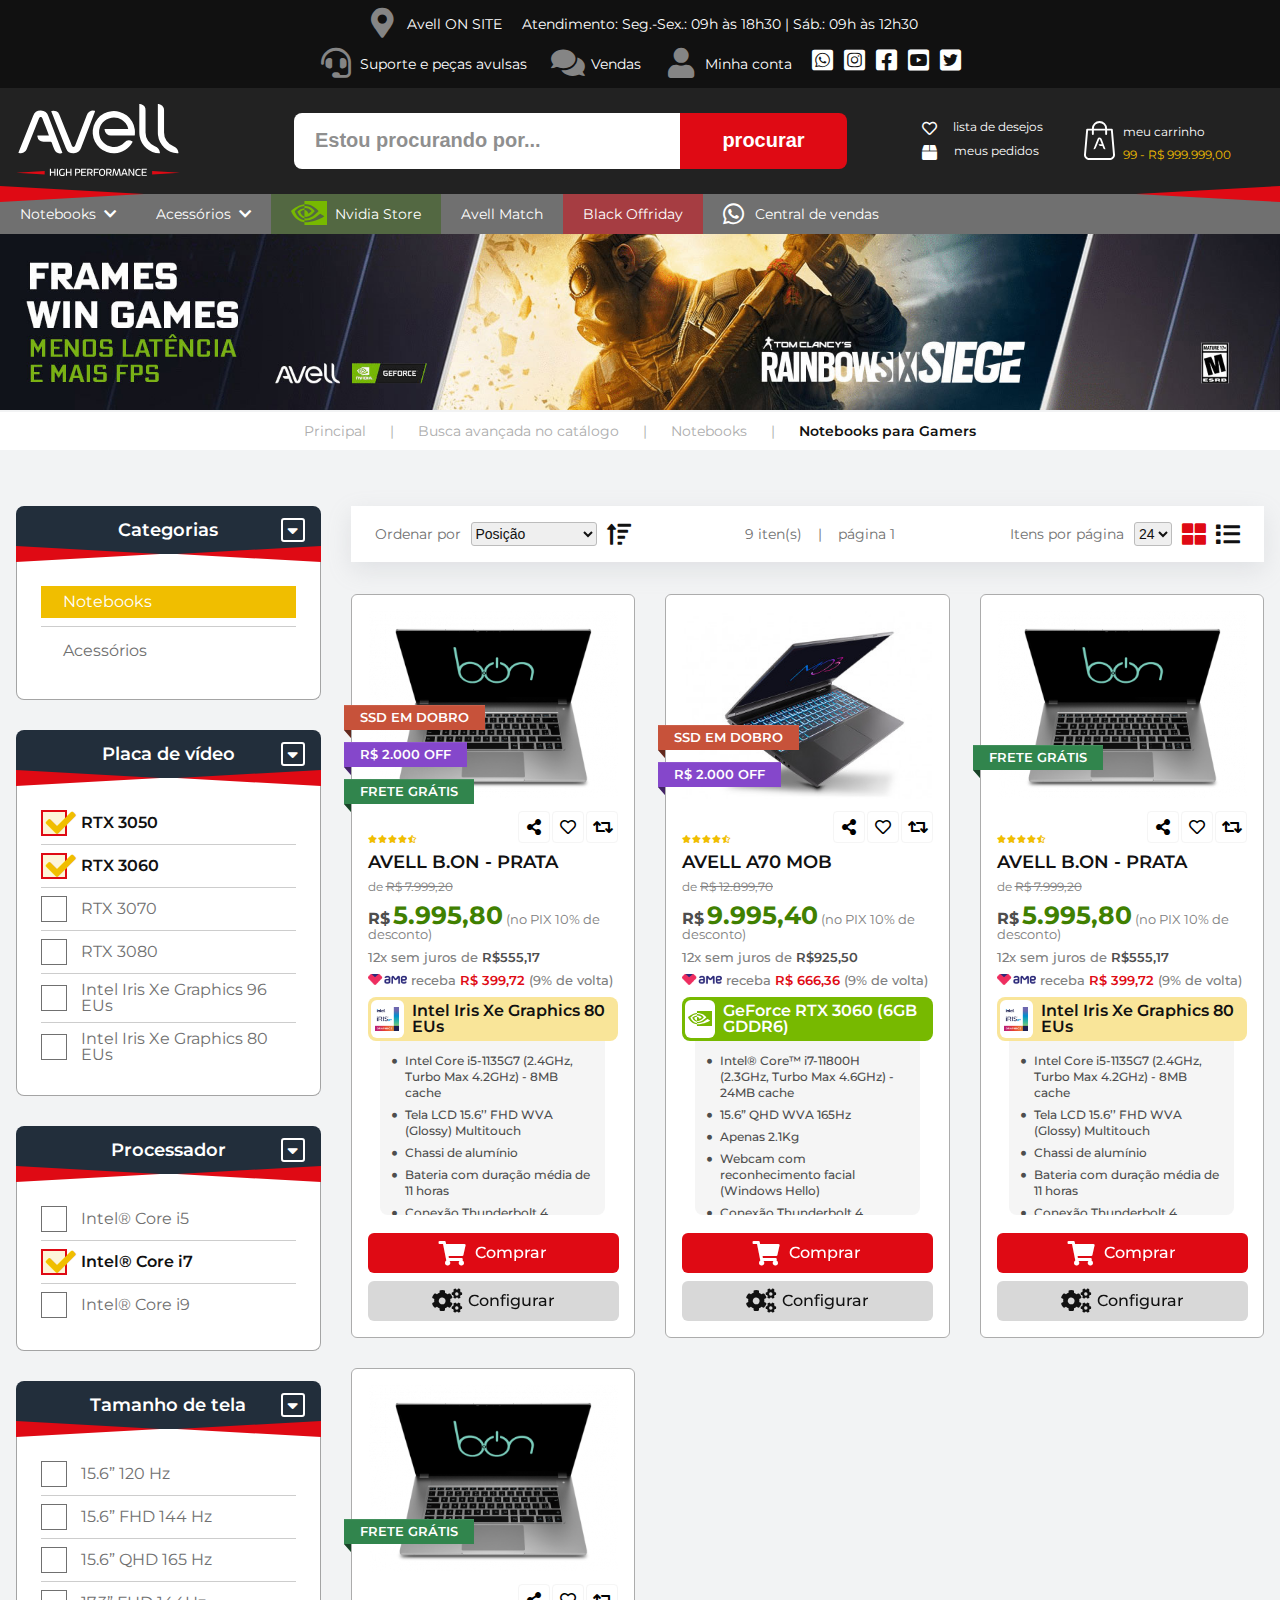
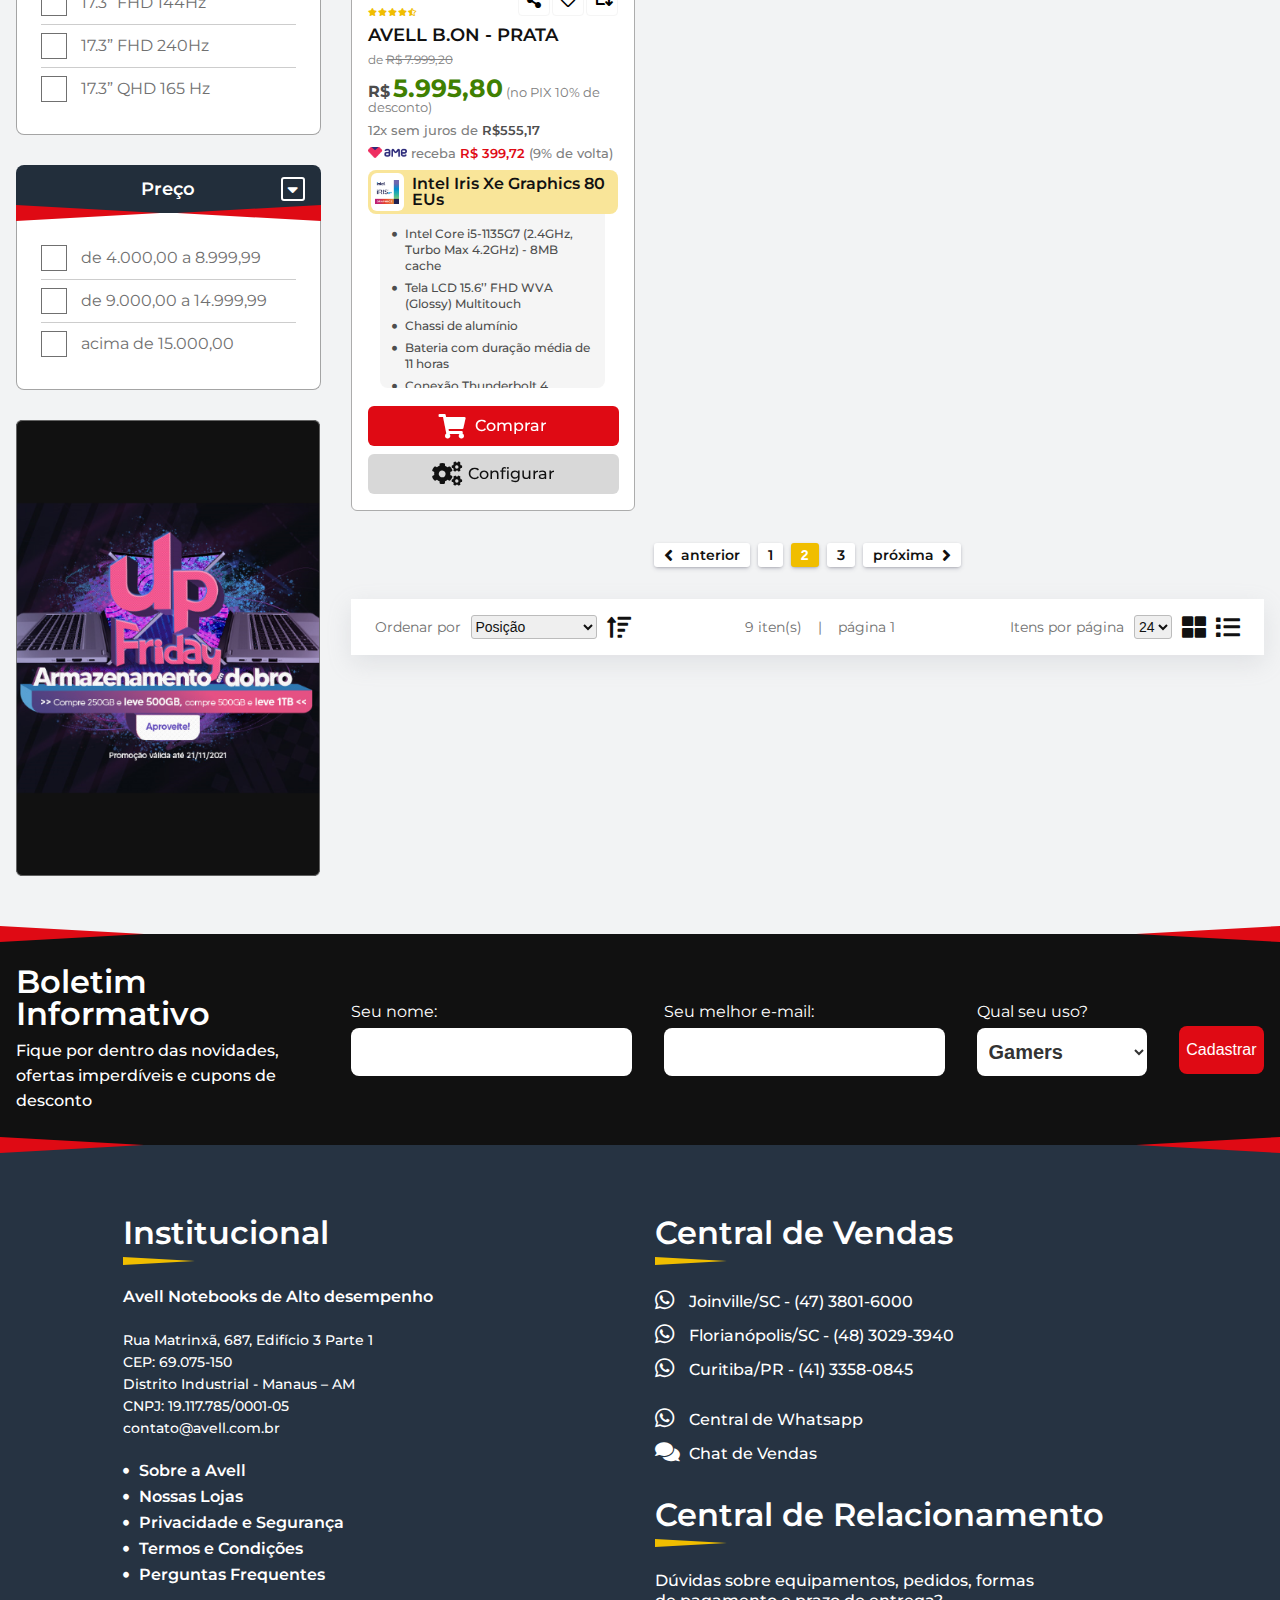
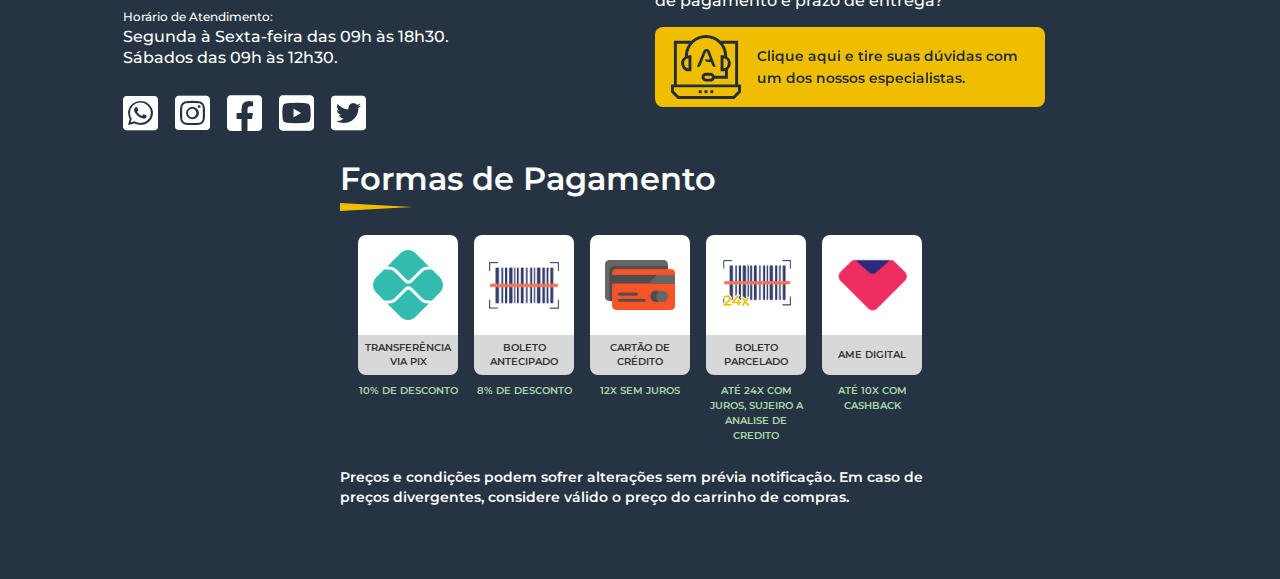
==== loja.html @ 6ac41175 "página inicial e de lista de produtos" ====
<!DOCTYPE html>
<html lang="pt-br">
<head>
    <meta charset="UTF-8">
    <meta http-equiv="X-UA-Compatible" content="IE=edge">
    <meta name="viewport" content="width=device-width, initial-scale=1.0">
    <meta name="description"
          content="Notebooks de alto desempenho para softwares profissionais e games. Notebook com placa de vídeo dedicada NVIDIA e Processadores de última geração. Notebook profissional para creators, criadores de conteúdo, notebook para edição de foto e vídeo, arquitetos, designers, engenheiros, PC para softwares exigentes."/>
    <meta name="keywords"
          content="notebook para jogos, notebooks para jogos, notebook para games, avell, notebook avell, avell notebook, avell games, notebook para gamer, notebook gamer, notebook para jogos pesados, avell é bom, marca avell, avell titanium, avell fullrange, notebook para uso profissional, notebook para engenharia, notebook fotografia, notebook para edição, notebook para arquitetura, melhor notebook gamer, melhor notebook para trabalho, pc gamer, notebook para desenvolvedores, notebook de alto desempenho, high performance, CAD, notebook para projetos, notebook para edição de foto e vídeo, notebooks para renderização, league of legends, dark souls, cs go, counter strike, grand theft auto, diablo, world of warcraft, battlefield, warface, smite, crossfire, left 4 dead, tem fortress, the sims, starcraft, simcity, amnesia, tom clancys, the division, far cry, assassins creed, games, acessórios, notebooks potentes, &quot;melhor notebook&quot;, notebook vídeo, videomaker, notebook creators, notebook profissional"/>
    <title>Produtos | Avell</title>

    <link rel="icon" href="/favicon.ico" type="image/x-icon"/>
    <link rel="shortcut icon" href="/favicon.ico" type="image/x-icon"/>

    <link type="text/css" rel="stylesheet" href="/assets/lib/fontawesome-5.15.4/css/all.min.css">
    <link type="text/css" rel="stylesheet" href="/assets/lib/hover-css/hover-min.css">
    <link type="text/css" rel="stylesheet" href="/assets/css/main.min.css">
    <!-- Global site tag (gtag.js) - Google Analytics -->
    <script async src="https://www.googletagmanager.com/gtag/js?id=UA-64061403-12"></script>
    <script>
        window.dataLayer = window.dataLayer || [];
        function gtag(){dataLayer.push(arguments);}
        gtag('js', new Date());

        gtag('config', 'UA-64061403-12');
    </script>

</head>
<body>
<!--TOPO-->
<header id="topo-geral">
    <nav>
        <div class="topo-primario" id="topo-primario">
            <div class="container">
                <div class="topo-primario-linha">
                    <div class="topo-primario-linha-col-1">
                        <a href="#" class="item-link avell-on-site">
                            <i class="fas fa-map-marker-alt"></i>
                            <span>Avell ON SITE</span>
                        </a>
                        <div class="item-texto horario-atendimento">
                            <span>Atendimento:  Seg.-Sex.: 09h às 18h30 | Sáb.: 09h às 12h30</span>
                        </div>
                    </div>
                    <div class="topo-primario-linha-col-2">
                        <a href="#" class="item-link avell-on-site">
                            <i class="fas fa-map-marker-alt"></i>
                            <span>Avell ON SITE</span>
                        </a>
                        <a href="#" class="item-link">
                            <i class="fas fa-headset"></i>
                            <span>Suporte e peças avulsas</span>
                        </a>
                        <a href="javascript:" class="item-link"
                           data-evento="modal" data-modal="modal-canais-atendimento">
                            <i class="fas fa-comments"></i>
                            <span>Vendas</span>
                        </a>
                        <a href="#" class="item-link">
                            <i class="fas fa-user"></i>
                            <span>Minha conta</span>
                        </a>
                        <div class="item-redes">
                            <a href="#" title="Atendimento por Whatsapp">
                                <i class="fab fa-whatsapp-square"></i>
                            </a>
                            <a href="#" title="Siga-nos no Instagram">
                                <i class="fab fa-instagram-square"></i>
                            </a>
                            <a href="#" title="Siga-nos no Facebook">
                                <i class="fab fa-facebook-square"></i>
                            </a>
                            <a href="#" title="Siga-nos no YouTube">
                                <i class="fab fa-youtube-square"></i>
                            </a>
                            <a href="#" title="Siga-nos no Twitter">
                                <i class="fab fa-twitter-square"></i>
                            </a>
                        </div>
                    </div>
                </div>
            </div>
        </div>
        <div id="topo-secundario" class="topo-secundario">
            <div class="container">
                <div class="topo-secundario-linha">
                    <div class="topo-secundario-logo">
                        <a href="/">
                            <img src="/assets/img/logo.svg" alt="Avell - High Performance">
                        </a>
                    </div>
                    <div class="topo-secundario-busca">
                        <form>
                            <div class="topo-secundario-busca-form">
                                <input type="text" placeholder="Estou procurando por...">
                                <button type="button"><span>procurar</span>
                                    <i class="fas fa-search"></i>
                                </button>
                            </div>
                        </form>
                    </div>
                    <div class="topo-secundario-links">
                        <div class="topo-secundario-links-lista">
                            <button type="button" class="botao-busca" title="Abrir busca">
                                <i class="fas fa-search"></i>
                            </button>
                            <a href="#" class="lista-desejos" title="Lista de desejos">
                                <i class="far fa-heart"></i> <span>lista de desejos</span>
                            </a>
                            <a href="#" title="Meus pedidos">
                                <i class="fas fa-box"></i> <span>meus pedidos</span>
                            </a>
                        </div>
                        <div class="topo-secundario-links-carrinho">
                            <a href="#" class="carrinho" title="Ver carrinho de compras">
                                <div class="icone">
                                    <img src="/assets/img/icone-sacola.svg" alt="Meu carrinho">
                                </div>
                                <div class="texto">
                                    <div>meu carrinho</div>
                                    <div class="und-total">99<span> - R$ 999.999,00</span></div>
                                </div>
                            </a>
                        </div>
                        <div class="topo-secundario-links-menu">
                            <button type="button"
                                    onclick="this.classList.toggle('aberto');document.getElementById('topo-menu').classList.toggle('aberto')">
                                <span></span>
                                <span></span>
                                <span></span>
                            </button>
                        </div>
                    </div>
                </div>
            </div>
        </div>
        <div id="topo-menu" class="topo-menu">
            <div class="container">
                <ul class="topo-menu-lista">
                    <li class="lista-menu dropdown">
                        <a href="javascript:" title="Notebooks" class="item-link">
                            <span>Notebooks</span>
                            <i class="fas fa-chevron-down"></i>
                        </a>
                        <div class="dropdown-sub notebooks">
                            <ul>
                                <li>
                                    <a href="/loja.html" class="capa-menu-notebook" data-img="/assets/img/capa-menu/gamers.jpg"
                                       title="Notebooks para Gamers">
                                        <i class="fas fa-circle"></i><span>para <strong>Gamers</strong></span>
                                    </a>
                                </li>
                                <li>
                                    <a href="/loja.html" class="capa-menu-notebook"
                                       data-img="/assets/img/capa-menu/odontologia.jpg"
                                       title="Notebooks para Odontologia">
                                        <i class="fas fa-circle"></i>
                                        <span>para <strong>Odontologia</strong></span>
                                    </a>
                                </li>
                                <li>
                                    <a href="/loja.html" class="capa-menu-notebook"
                                       data-img="/assets/img/capa-menu/arquitetura.jpg"
                                       title="Notebooks para Arquitetura">
                                        <i class="fas fa-circle"></i>
                                        <span>para <strong>Arquitetura</strong></span>
                                    </a>
                                </li>
                                <li>
                                    <a href="/loja.html" class="capa-menu-notebook" data-img="/assets/img/capa-menu/design.jpg"
                                       title="Notebooks para Design">
                                        <i class="fas fa-circle"></i>
                                        <span>para <strong>Design</strong></span>
                                    </a>
                                </li>
                                <li>
                                    <a href="/loja.html" class="capa-menu-notebook"
                                       data-img="/assets/img/capa-menu/desenvolvedores.jpg"
                                       title="Notebooks para Desenvolvedores">
                                        <i class="fas fa-circle"></i>
                                        <span>para <strong>Desenvolvedores</strong></span>
                                    </a>
                                </li>
                                <li>
                                    <a href="/loja.html" class="capa-menu-notebook"
                                       data-img="/assets/img/capa-menu/fotografia.jpg"
                                       title="Notebooks para Fotografia">
                                        <i class="fas fa-circle"></i>
                                        <span>para <strong>Fotografia</strong></span>
                                    </a>
                                </li>
                                <li>
                                    <a href="/loja.html" class="capa-menu-notebook"
                                       data-img="/assets/img/capa-menu/engenharia.jpg"
                                       title="Notebooks para Engenharia">
                                        <i class="fas fa-circle"></i>
                                        <span>para <strong>Engenharia</strong></span>
                                    </a>
                                </li>
                                <li>
                                    <a href="/loja.html" class="capa-menu-notebook"
                                       data-img="/assets/img/capa-menu/video-maker.jpg"
                                       title="Notebooks para Videomaker">
                                        <i class="fas fa-circle"></i>
                                        <span>para <strong>Videomaker</strong></span>
                                    </a>
                                </li>
                                <li>
                                    <a href="/loja.html" class="capa-menu-notebook" data-img="/assets/img/capa-menu/youtube.jpg"
                                       title="Notebooks para Youtuber">
                                        <i class="fas fa-circle"></i>
                                        <span>para <strong>Youtuber</strong></span>
                                    </a>
                                </li>
                                <li>
                                    <a href="/loja.html" class="capa-menu-notebook"
                                       data-img="/assets/img/capa-menu/todos-modelos.jpg"
                                       title="Notebooks para Modelos">
                                        <i class="fas fa-circle"></i>
                                        <span>todos os <strong>MODELOS</strong></span>
                                    </a>
                                </li>
                            </ul>
                            <div class="notebooks-sub-capa">
                                <img id="notebooks-sub-capa-img" src="/assets/img/capa-menu/todos-modelos.jpg"
                                     onerror="this.src='/assets/img/capa-menu/todos-modelos.jpg'"
                                     alt="Avell">
                            </div>
                        </div>
                    </li>
                    <li class="lista-menu dropdown">
                        <a href="javascript:" title="Acessórios" class="item-link">
                            <span>Acessórios</span>
                            <i class="fas fa-chevron-down"></i>
                        </a>
                        <div class="dropdown-sub">
                            <ul>
                                <li>
                                    <a href="/loja.html" title="Mouse">
                                        <i class="fas fa-circle"></i>
                                        <span>Mouse</span>
                                    </a>
                                </li>
                                <li>
                                    <a href="/loja.html" title="Case">
                                        <i class="fas fa-circle"></i>
                                        <span>Case</span>
                                    </a>
                                </li>
                            </ul>
                        </div>
                    </li>
                    <li>
                        <a href="#" title="Nvidia Store" class="item-link nvidia-store">
                            <div class="icone">
                                <img src="/assets/img/logo-nvidia.svg" alt="Nvidia Store">
                            </div>
                            <span>Nvidia Store</span>
                        </a>
                    </li>
                    <li>
                        <a href="#" title="Avell Match" class="item-link">
                            <span>Avell Match</span>
                        </a>
                    </li>
                    <li>
                        <a href="#" title="Black Offriday" class="item-link black-offriday">
                            <span>Black Offriday</span>
                        </a>
                    </li>
                    <li>
                        <a href="#" title="Central de vendas" class="item-link">
                            <div class="icone"><i class="fab fa-whatsapp"></i></div>
                            <span>Central de vendas</span>
                        </a>
                    </li>
                </ul>
            </div>
        </div>
    </nav>
</header>
<span id="marcador-menu"></span>
<!--TOPO-->
<!--MODAL-->
<div id="modal-canais-atendimento" class="modal">
    <div class="modal-container">
        <img src="/assets/img/logo.svg" alt="Avell - High Performance" class="modal-logo">
        <div class="modal-conteudo-container">
            <button type="button" class="modal-fechar"
                    data-evento="modal" data-modal="modal-canais-atendimento">
                <i class="fas fa-times"></i>
            </button>
            <div class="modal-conteudo">
                <div class="canais-atendimento canal-modal">
                    <div class="canal-item">
                        <header><h3>Telefones de contato</h3></header>
                        <main>
                            <ul class="canal-atendimento-telefone">
                                <li>
                                    <a href="#" class="hvr-float-shadow" title="Joinville/SC: (47) 3801-6000">
                                        <i class="fab fa-whatsapp"></i>
                                        <span>Joinville/SC: <strong>(47) 3801-6000</strong></span>
                                    </a>
                                </li>
                                <li>
                                    <a href="#" class="hvr-float-shadow" title="Florianópolis/SC: (48) 3029-3940">
                                        <i class="fab fa-whatsapp"></i>
                                        <span>Florianópolis/SC: <strong>(48) 3029-3940</strong></span>
                                    </a>
                                </li>
                                <li>
                                    <a href="#" class="hvr-float-shadow" title="Curitiba/PR: (41) 3358-0845">
                                        <i class="fab fa-whatsapp"></i>
                                        <span>Curitiba/PR: <strong>(41) 3358-0845</strong></span>
                                    </a>
                                </li>
                                <li>
                                    <a href="#" class="hvr-float-shadow" title="Central de Vendas: (47) 9991-00122">
                                        <i class="fab fa-whatsapp"></i>
                                        <span>Central de Vendas: <strong>(47) 9991-00122</strong></span>
                                    </a>
                                </li>
                            </ul>
                            <div class="canal-atendimento-alerta">
                                <span>Atenção: Contato exclusivo para mensagens.</span>
                            </div>
                        </main>
                    </div>
                    <div class="canal-item">
                        <header><h3>Fale conosco</h3></header>
                        <main>
                            <div class="canal-fale-conosco">
                                <div class="canal-fale-conosco-horario-atendimento">
                                    <img src="/assets/img/icone-tire-suas-duvidas.svg" alt="Chat de Vendas">
                                    <h3 class="texto">
                                        Horário de Atendimento:<br>
                                        <span>Segunda à Sexta-feira das 09h às 18h30.<br>
                                    Sábados das 09h às 12h30.</span>
                                    </h3>
                                </div>
                                <div>
                                    <div class="canal-fale-conosco-botoes">
                                        <h3>Por qual canal deseja receber atendimento?</h3>
                                        <a href="#" class="email hvr-float-shadow">
                                            <i class="fas fa-envelope-open-text"></i> <span>E-mail</span>
                                        </a>
                                        <a href="#" class="chat hvr-float-shadow">
                                            <i class="fas fa-comments"></i> <span>Chat</span>
                                        </a>
                                        <a href="#" class="whatsapp hvr-float-shadow">
                                            <i class="fab fa-whatsapp"></i><span>Whatsapp</span>
                                        </a>
                                        <a href="#" class="central hvr-float-shadow">
                                            <i class="fas fa-headset"></i><span>Visite nossa Central de Atendimento</span>
                                        </a>
                                    </div>
                                </div>
                            </div>
                        </main>
                    </div>
                </div>
            </div>
        </div>
    </div>
</div>
<!--MODAL-->
<!--BANNER-PAGINA-->
<div class="banner-pagina">
    <img src="/assets/img/banner-pagina.jpg" alt="Menos Latncia e Mais FPS">
</div>
<!--BANNER-PAGINA-->
<!--BREADCRUMB-->
<nav class="breadcrumb">
    <div class="container">
        <ol class="breadcrumb-lista">
            <li><a href="#"><span>Principal</span></a></li>
            <li class="separador"><span>|</span></li>
            <li><a href="#"><span>Busca avançada no catálogo</span></a></li>
            <li class="separador"><span>|</span></li>
            <li><a href="#"><span>Notebooks</span></a></li>
            <li class="separador"><span>|</span></li>
            <li class="atual"><a href="#"><span>Notebooks para Gamers</span></a></li>
        </ol>
    </div>
</nav>
<!--BREADCRUMB-->
<!--LOJA-->
<section id="loja" class="loja">
    <div class="container">
        <div class="loja-container">
            <button type="button" class="loja-categorias-btn-fechar-filtro" data-evento="abrir-filtro-produtos"
            title="Fechar filtros dos produtos">
                <i class="fas fa-times"></i>
            </button>
            <aside>
                <div class="loja-categorias">
                    <header class="loja-categorias-header-filtro">
                        <i class="fas fa-filter"></i><span>Filtros</span>
                    </header>
                    <div class="card-accordion filtro" data-name="categorias">
                        <header>
                            <span>Categorias</span>
                            <button type="button" data-accordion="categorias">
                                <i class="fas fa-sort-down"></i>
                                <i class="fas fa-window-minimize"></i>
                            </button>
                        </header>
                        <main>
                            <ul class="lista-itens links">
                                <li><a href="#" class="ativo"><span>Notebooks</span></a></li>
                                <li><a href="#"><span>Acessórios</span></a></li>
                            </ul>
                        </main>
                    </div>
                    <div class="card-accordion filtro" data-name="gpu">
                        <header>
                            <span>Placa de vídeo</span>
                            <button type="button" data-accordion="gpu">
                                <i class="fas fa-sort-down"></i>
                                <i class="fas fa-window-minimize"></i>
                            </button>
                        </header>
                        <main>
                            <ul class="lista-itens campos">
                                <li>
                                    <label>
                                        <input type="checkbox" checked>
                                        <div class="box">
                                            <i class="fas fa-check"></i>
                                        </div>
                                        <span>RTX 3050</span>
                                    </label>
                                </li>
                                <li>
                                    <label>
                                        <input type="checkbox" checked>
                                        <div class="box">
                                            <i class="fas fa-check"></i>
                                        </div>
                                        <span>RTX 3060</span>
                                    </label>
                                </li>
                                <li>
                                    <label>
                                        <input type="checkbox">
                                        <div class="box">
                                            <i class="fas fa-check"></i>
                                        </div>
                                        <span>RTX 3070</span>
                                    </label>
                                </li>
                                <li>
                                    <label>
                                        <input type="checkbox">
                                        <div class="box">
                                            <i class="fas fa-check"></i>
                                        </div>
                                        <span>RTX 3080</span>
                                    </label>
                                </li>
                                <li>
                                    <label>
                                        <input type="checkbox">
                                        <div class="box">
                                            <i class="fas fa-check"></i>
                                        </div>
                                        <span>Intel Iris Xe Graphics 96 EUs</span>
                                    </label>
                                </li>
                                <li>
                                    <label>
                                        <input type="checkbox">
                                        <div class="box">
                                            <i class="fas fa-check"></i>
                                        </div>
                                        <span>Intel Iris Xe Graphics 80 EUs</span>
                                    </label>
                                </li>
                            </ul>
                        </main>
                    </div>
                    <div class="card-accordion filtro" data-name="cpu">
                        <header>
                            <span>Processador</span>
                            <button type="button" data-accordion="cpu">
                                <i class="fas fa-sort-down"></i>
                                <i class="fas fa-window-minimize"></i>
                            </button>
                        </header>
                        <main>
                            <ul class="lista-itens campos">
                                <li>
                                    <label>
                                        <input type="checkbox">
                                        <div class="box">
                                            <i class="fas fa-check"></i>
                                        </div>
                                        <span>Intel® Core i5</span>
                                    </label>
                                </li>
                                <li>
                                    <label>
                                        <input type="checkbox" checked>
                                        <div class="box">
                                            <i class="fas fa-check"></i>
                                        </div>
                                        <span>Intel® Core i7</span>
                                    </label>
                                </li>
                                <li>
                                    <label>
                                        <input type="checkbox">
                                        <div class="box">
                                            <i class="fas fa-check"></i>
                                        </div>
                                        <span>Intel® Core i9</span>
                                    </label>
                                </li>
                            </ul>
                        </main>
                    </div>
                    <div class="card-accordion filtro" data-name="tela">
                        <header>
                            <span>Tamanho de tela</span>
                            <button type="button" data-accordion="tela">
                                <i class="fas fa-sort-down"></i>
                                <i class="fas fa-window-minimize"></i>
                            </button>
                        </header>
                        <main>
                            <ul class="lista-itens campos">
                                <li>
                                    <label>
                                        <input type="checkbox">
                                        <div class="box">
                                            <i class="fas fa-check"></i>
                                        </div>
                                        <span>15.6” 120 Hz</span>
                                    </label>
                                </li>
                                <li>
                                    <label>
                                        <input type="checkbox">
                                        <div class="box">
                                            <i class="fas fa-check"></i>
                                        </div>
                                        <span>15.6” FHD 144 Hz</span>
                                    </label>
                                </li>
                                <li>
                                    <label>
                                        <input type="checkbox">
                                        <div class="box">
                                            <i class="fas fa-check"></i>
                                        </div>
                                        <span>15.6” QHD 165 Hz</span>
                                    </label>
                                </li>
                                <li>
                                    <label>
                                        <input type="checkbox">
                                        <div class="box">
                                            <i class="fas fa-check"></i>
                                        </div>
                                        <span>17.3” FHD 144Hz</span>
                                    </label>
                                </li>
                                <li>
                                    <label>
                                        <input type="checkbox">
                                        <div class="box">
                                            <i class="fas fa-check"></i>
                                        </div>
                                        <span>17.3” FHD 240Hz</span>
                                    </label>
                                </li>
                                <li>
                                    <label>
                                        <input type="checkbox">
                                        <div class="box">
                                            <i class="fas fa-check"></i>
                                        </div>
                                        <span>17.3” QHD 165 Hz</span>
                                    </label>
                                </li>
                            </ul>
                        </main>
                    </div>
                    <div class="card-accordion filtro" data-name="preco">
                        <header>
                            <span>Preço</span>
                            <button type="button" data-accordion="preco">
                                <i class="fas fa-sort-down"></i>
                                <i class="fas fa-window-minimize"></i>
                            </button>
                        </header>
                        <main>
                            <ul class="lista-itens campos">
                                <li>
                                    <label>
                                        <input type="checkbox">
                                        <div class="box">
                                            <i class="fas fa-check"></i>
                                        </div>
                                        <span>de 4.000,00 a 8.999,99</span>
                                    </label>
                                </li>
                                <li>
                                    <label>
                                        <input type="checkbox">
                                        <div class="box">
                                            <i class="fas fa-check"></i>
                                        </div>
                                        <span>de 9.000,00 a 14.999,99</span>
                                    </label>
                                </li>
                                <li>
                                    <label>
                                        <input type="checkbox">
                                        <div class="box">
                                            <i class="fas fa-check"></i>
                                        </div>
                                        <span>acima de 15.000,00</span>
                                    </label>
                                </li>
                            </ul>
                        </main>
                    </div>
                    <div class="banner-lista-produtos">
                        <a href="#" title="Up Fiday - Armazenamento em dobro">
                            <img src="/assets/img/banner-lista-produtos.png" alt="Up Fiday - Armazenamento em dobro">
                        </a>
                    </div>
                </div>
            </aside>
            <div class="loja-categorias-bg"></div>
            <main>
                <div class="loja-produtos">
                    <div class="loja-produtos-filtro">
                        <div class="filtro-categorias">
                            <button type="button" data-evento="abrir-filtro-produtos">
                                <i class="fas fa-filter"></i><span>Filtros</span>
                            </button>
                        </div>
                        <div class="filtro-ordem">
                            <span>Ordenar por</span>
                            <select>
                                <option selected>Posição</option>
                                <option>Preço</option>
                                <option>Tamanho de tela</option>
                                <option>Mais vendidos</option>
                            </select>
                            <a href="#" title="Exibir em ordem crescente">
                                <i class="fas fa-sort-amount-up"></i>
                            </a>
                        </div>
                        <div class="filtro-pagina">
                            <span>9 iten(s)</span><span>|</span><span>página 1</span>
                        </div>
                        <div class="filtro-listagem">
                            <span>Itens por página</span>
                            <select>
                                <option>12</option>
                                <option selected>24</option>
                                <option>48</option>
                            </select>
                            <a href="javascript:" data-evento="lista-produtos" data-acao="produtos-em-grade"
                               title="Exibir produtos como grade">
                                <i class="fas fa-th-large"></i>
                            </a>
                            <a href="javascript:" data-evento="lista-produtos" data-acao="produtos-em-lista"
                               title="Exibir produtos como lista">
                                <i class="fas fa-list"></i>
                            </a>
                        </div>
                    </div>
                    <ul class="loja-produtos-lista">
                        <li>
                            <div class="oferta-item">
                                <div class="linha">
                                    <ul class="tags" style="--total:3">
                                        <li style="--cor:#C7523A"><span>SSD EM DOBRO</span></li>
                                        <li style="--cor:#8547CB"><span>R$ 2.000 OFF</span></li>
                                        <li style="--cor:#31854D"><span>FRETE GRÁTIS</span></li>
                                    </ul>
                                    <div class="foto">
                                        <img src="/assets/img/produto.png" alt="AVELL B.ON - PRATA">
                                    </div>
                                </div>
                                <div class="linha">
                                    <div class="compartilhamento">
                                        <div class="estrelas">
                                            <i class="fas fa-star"></i>
                                            <i class="fas fa-star"></i>
                                            <i class="fas fa-star"></i>
                                            <i class="fas fa-star"></i>
                                            <i class="fas fa-star-half-alt"></i>
                                        </div>
                                        <div class="botoes">
                                            <button type="button"><i class="fas fa-share-alt"></i></button>
                                            <button type="button"><i class="far fa-heart"></i></button>
                                            <button type="button" class="comparar">
                                                <i class="fas fa-retweet"></i>
                                            </button>
                                        </div>
                                    </div>
                                    <h2 class="titulo">AVELL B.ON - PRATA</h2>
                                    <div class="preco-antigo">
                                        de <span>R$ 7.999,20</span>
                                    </div>
                                    <div class="preco-atual">
                                        <span class="moeda">R$</span>
                                        <span class="preco">5.995,80</span>
                                        <span class="desconto">(no PIX 10% de desconto)</span>
                                    </div>
                                    <div class="parcelamento">
                                        12x sem juros de <span>R$555,17</span>
                                    </div>
                                    <div class="parcelamento-ame">
                                        <img src="assets/img/ame-logo.png" alt="Ame Digital"/>
                                        receba <span class="preco">R$ 399,72</span> (9% de volta)
                                    </div>
                                </div>
                                <div class="linha">
                                    <div class="configuracoes">
                                        <div class="configuracoes-destaque">
                                            <div class="icone">
                                                <img src="assets/img/Intel_Iris_Xe_Graphics_(logo).png"/>
                                            </div>
                                            <span>Intel Iris Xe Graphics 80 EUs</span>
                                        </div>
                                        <div class="configuracoes-lista">
                                            <ul>
                                                <li>
                                                    <i class="fas fa-circle"></i>
                                                    <span>Intel Core i5-1135G7 (2.4GHz, Turbo Max 4.2GHz) - 8MB cache</span>
                                                </li>
                                                <li>
                                                    <i class="fas fa-circle"></i>
                                                    <span>Tela LCD 15.6’’ FHD WVA (Glossy) Multitouch</span>
                                                </li>
                                                <li>
                                                    <i class="fas fa-circle"></i>
                                                    <span>Chassi de alumínio</span>
                                                </li>
                                                <li>
                                                    <i class="fas fa-circle"></i>
                                                    <span>Bateria com duração média de 11 horas</span>
                                                </li>
                                                <li>
                                                    <i class="fas fa-circle"></i>
                                                    <span>Conexão Thunderbolt 4</span>
                                                </li>
                                            </ul>
                                        </div>
                                    </div>
                                </div>
                                <div class="linha">
                                    <div class="botoes-compra">
                                        <a href="#" class="comprar hvr-grow-shadow" title="Comprar">
                                            <i class="fas fa-shopping-cart"></i><span>Comprar</span>
                                        </a>
                                        <a href="#" class="configurar hvr-grow-shadow" title="Configurar">
                                            <i class="fas fa-cogs"></i><span>Configurar</span>
                                        </a>
                                    </div>
                                </div>
                            </div>
                        </li>
                        <li>
                            <div class="oferta-item">
                                <div class="linha">
                                    <ul class="tags" style="--total:2">
                                        <li style="--cor:#C7523A"><span>SSD EM DOBRO</span></li>
                                        <li style="--cor:#8547CB"><span>R$ 2.000 OFF</span></li>
                                    </ul>
                                    <div class="foto">
                                        <img src="/assets/img/produto-a70.jpg" alt="AVELL A70 MOB">
                                    </div>
                                </div>
                                <div class="linha">
                                    <div class="compartilhamento">
                                        <div class="estrelas">
                                            <i class="fas fa-star"></i>
                                            <i class="fas fa-star"></i>
                                            <i class="fas fa-star"></i>
                                            <i class="fas fa-star"></i>
                                            <i class="fas fa-star-half-alt"></i>
                                        </div>
                                        <div class="botoes">
                                            <button type="button"><i class="fas fa-share-alt"></i></button>
                                            <button type="button"><i class="far fa-heart"></i></button>
                                            <button type="button" class="comparar">
                                                <i class="fas fa-retweet"></i>
                                            </button>
                                        </div>
                                    </div>
                                    <h2 class="titulo">AVELL A70 MOB</h2>
                                    <div class="preco-antigo">
                                        de <span>R$ 12.899,70</span>
                                    </div>
                                    <div class="preco-atual">
                                        <span class="moeda">R$</span>
                                        <span class="preco">9.995,40</span>
                                        <span class="desconto">(no PIX 10% de desconto)</span>
                                    </div>
                                    <div class="parcelamento">
                                        12x sem juros de <span>R$925,50</span>
                                    </div>
                                    <div class="parcelamento-ame">
                                        <img src="assets/img/ame-logo.png" alt="Ame Digital"/>
                                        receba <span class="preco">R$ 666,36</span> (9% de volta)
                                    </div>
                                </div>
                                <div class="linha">
                                    <div class="configuracoes">
                                        <div class="configuracoes-destaque nvidia">
                                            <div class="icone">
                                                <img src="assets/img/logo-nvidia.svg"/>
                                            </div>
                                            <span>GeForce RTX 3060 (6GB GDDR6)</span>
                                        </div>
                                        <div class="configuracoes-lista">
                                            <ul>
                                                <li>
                                                    <i class="fas fa-circle"></i>
                                                    <span>Intel® Core™ i7-11800H (2.3GHz, Turbo Max 4.6GHz) - 24MB cache</span>
                                                </li>
                                                <li>
                                                    <i class="fas fa-circle"></i>
                                                    <span>15.6” QHD WVA 165Hz</span>
                                                </li>
                                                <li>
                                                    <i class="fas fa-circle"></i>
                                                    <span>Apenas 2.1Kg</span>
                                                </li>
                                                <li>
                                                    <i class="fas fa-circle"></i>
                                                    <span>Webcam com reconhecimento facial (Windows Hello)</span>
                                                </li>
                                                <li>
                                                    <i class="fas fa-circle"></i>
                                                    <span>Conexão Thunderbolt 4</span>
                                                </li>
                                            </ul>
                                        </div>
                                    </div>
                                </div>
                                <div class="linha">
                                    <div class="botoes-compra">
                                        <a href="#" class="comprar hvr-grow-shadow" title="Comprar">
                                            <i class="fas fa-shopping-cart"></i><span>Comprar</span>
                                        </a>
                                        <a href="#" class="configurar hvr-grow-shadow" title="Configurar">
                                            <i class="fas fa-cogs"></i><span>Configurar</span>
                                        </a>
                                    </div>
                                </div>
                            </div>
                        </li>
                        <li>
                            <div class="oferta-item">
                                <div class="linha">
                                    <ul class="tags" style="--total:1">
                                        <li style="--cor:#31854D"><span>FRETE GRÁTIS</span></li>
                                    </ul>
                                    <div class="foto">
                                        <img src="/assets/img/produto.png" alt="AVELL B.ON - PRATA">
                                    </div>
                                </div>
                                <div class="linha">
                                    <div class="compartilhamento">
                                        <div class="estrelas">
                                            <i class="fas fa-star"></i>
                                            <i class="fas fa-star"></i>
                                            <i class="fas fa-star"></i>
                                            <i class="fas fa-star"></i>
                                            <i class="fas fa-star-half-alt"></i>
                                        </div>
                                        <div class="botoes">
                                            <button type="button"><i class="fas fa-share-alt"></i></button>
                                            <button type="button"><i class="far fa-heart"></i></button>
                                            <button type="button" class="comparar">
                                                <i class="fas fa-retweet"></i>
                                            </button>
                                        </div>
                                    </div>
                                    <h2 class="titulo">AVELL B.ON - PRATA</h2>
                                    <div class="preco-antigo">
                                        de <span>R$ 7.999,20</span>
                                    </div>
                                    <div class="preco-atual">
                                        <span class="moeda">R$</span>
                                        <span class="preco">5.995,80</span>
                                        <span class="desconto">(no PIX 10% de desconto)</span>
                                    </div>
                                    <div class="parcelamento">
                                        12x sem juros de <span>R$555,17</span>
                                    </div>
                                    <div class="parcelamento-ame">
                                        <img src="assets/img/ame-logo.png" alt="Ame Digital"/>
                                        receba <span class="preco">R$ 399,72</span> (9% de volta)
                                    </div>
                                </div>
                                <div class="linha">
                                    <div class="configuracoes">
                                        <div class="configuracoes-destaque">
                                            <div class="icone">
                                                <img src="assets/img/Intel_Iris_Xe_Graphics_(logo).png"/>
                                            </div>
                                            <span>Intel Iris Xe Graphics 80 EUs</span>
                                        </div>
                                        <div class="configuracoes-lista">
                                            <ul>
                                                <li>
                                                    <i class="fas fa-circle"></i>
                                                    <span>Intel Core i5-1135G7 (2.4GHz, Turbo Max 4.2GHz) - 8MB cache</span>
                                                </li>
                                                <li>
                                                    <i class="fas fa-circle"></i>
                                                    <span>Tela LCD 15.6’’ FHD WVA (Glossy) Multitouch</span>
                                                </li>
                                                <li>
                                                    <i class="fas fa-circle"></i>
                                                    <span>Chassi de alumínio</span>
                                                </li>
                                                <li>
                                                    <i class="fas fa-circle"></i>
                                                    <span>Bateria com duração média de 11 horas</span>
                                                </li>
                                                <li>
                                                    <i class="fas fa-circle"></i>
                                                    <span>Conexão Thunderbolt 4</span>
                                                </li>
                                            </ul>
                                        </div>
                                    </div>
                                </div>
                                <div class="linha">
                                    <div class="botoes-compra">
                                        <a href="#" class="comprar hvr-grow-shadow" title="Comprar">
                                            <i class="fas fa-shopping-cart"></i><span>Comprar</span>
                                        </a>
                                        <a href="#" class="configurar hvr-grow-shadow" title="Configurar">
                                            <i class="fas fa-cogs"></i><span>Configurar</span>
                                        </a>
                                    </div>
                                </div>
                            </div>
                        </li>
                        <li>
                            <div class="oferta-item">
                                <div class="linha">
                                    <ul class="tags" style="--total:1">
                                        <li style="--cor:#31854D"><span>FRETE GRÁTIS</span></li>
                                    </ul>
                                    <div class="foto">
                                        <img src="/assets/img/produto.png" alt="AVELL B.ON - PRATA">
                                    </div>
                                </div>
                                <div class="linha">
                                    <div class="compartilhamento">
                                        <div class="estrelas">
                                            <i class="fas fa-star"></i>
                                            <i class="fas fa-star"></i>
                                            <i class="fas fa-star"></i>
                                            <i class="fas fa-star"></i>
                                            <i class="fas fa-star-half-alt"></i>
                                        </div>
                                        <div class="botoes">
                                            <button type="button"><i class="fas fa-share-alt"></i></button>
                                            <button type="button"><i class="far fa-heart"></i></button>
                                            <button type="button" class="comparar">
                                                <i class="fas fa-retweet"></i>
                                            </button>
                                        </div>
                                    </div>
                                    <h2 class="titulo">AVELL B.ON - PRATA</h2>
                                    <div class="preco-antigo">
                                        de <span>R$ 7.999,20</span>
                                    </div>
                                    <div class="preco-atual">
                                        <span class="moeda">R$</span>
                                        <span class="preco">5.995,80</span>
                                        <span class="desconto">(no PIX 10% de desconto)</span>
                                    </div>
                                    <div class="parcelamento">
                                        12x sem juros de <span>R$555,17</span>
                                    </div>
                                    <div class="parcelamento-ame">
                                        <img src="assets/img/ame-logo.png" alt="Ame Digital"/>
                                        receba <span class="preco">R$ 399,72</span> (9% de volta)
                                    </div>
                                </div>
                                <div class="linha">
                                    <div class="configuracoes">
                                        <div class="configuracoes-destaque">
                                            <div class="icone">
                                                <img src="assets/img/Intel_Iris_Xe_Graphics_(logo).png"/>
                                            </div>
                                            <span>Intel Iris Xe Graphics 80 EUs</span>
                                        </div>
                                        <div class="configuracoes-lista">
                                            <ul>
                                                <li>
                                                    <i class="fas fa-circle"></i>
                                                    <span>Intel Core i5-1135G7 (2.4GHz, Turbo Max 4.2GHz) - 8MB cache</span>
                                                </li>
                                                <li>
                                                    <i class="fas fa-circle"></i>
                                                    <span>Tela LCD 15.6’’ FHD WVA (Glossy) Multitouch</span>
                                                </li>
                                                <li>
                                                    <i class="fas fa-circle"></i>
                                                    <span>Chassi de alumínio</span>
                                                </li>
                                                <li>
                                                    <i class="fas fa-circle"></i>
                                                    <span>Bateria com duração média de 11 horas</span>
                                                </li>
                                                <li>
                                                    <i class="fas fa-circle"></i>
                                                    <span>Conexão Thunderbolt 4</span>
                                                </li>
                                            </ul>
                                        </div>
                                    </div>
                                </div>
                                <div class="linha">
                                    <div class="botoes-compra">
                                        <a href="#" class="comprar hvr-grow-shadow" title="Comprar">
                                            <i class="fas fa-shopping-cart"></i><span>Comprar</span>
                                        </a>
                                        <a href="#" class="configurar hvr-grow-shadow" title="Configurar">
                                            <i class="fas fa-cogs"></i><span>Configurar</span>
                                        </a>
                                    </div>
                                </div>
                            </div>
                        </li>
                    </ul>
                    <div class="loja-produtos-paginacao">
                        <a href="#" title="Ir para página anterior">
                            <i class="fas fa-angle-left"></i><span>anterior</span>
                        </a>
                        <a href="#" title="Ir para página 1"><span>1</span></a>
                        <button type="button" class="ativo" title="Você está na página 2">
                            <span>2</span>
                        </button>
                        <a href="#" title="Ir para página 3"><span>3</span></a>
                        <a href="#" title="Ir para próxima página">
                            <span>próxima</span> <i class="fas fa-angle-right"></i>
                        </a>
                    </div>
                    <div class="loja-produtos-filtro">
                        <div class="filtro-categorias">
                            <button type="button" data-evento="abrir-filtro-produtos"><i class="fas fa-filter"></i><span>Filtros</span></button>
                        </div>
                        <div class="filtro-ordem">
                            <span>Ordenar por</span>
                            <select>
                                <option selected>Posição</option>
                                <option>Preço</option>
                                <option>Tamanho de tela</option>
                                <option>Mais vendidos</option>
                            </select>
                            <a href="#" title="Exibir em ordem crescente">
                                <i class="fas fa-sort-amount-up"></i>
                            </a>
                        </div>
                        <div class="filtro-pagina">
                            <span>9 iten(s)</span><span>|</span><span>página 1</span>
                        </div>
                        <div class="filtro-listagem">
                            <span>Itens por página</span>
                            <select>
                                <option>12</option>
                                <option selected>24</option>
                                <option>48</option>
                            </select>
                            <a href="javascript:" data-evento="lista-produtos" data-acao="grade"
                               title="Exibir produtos como grade">
                                <i class="fas fa-th-large"></i>
                            </a>
                            <a href="javascript:" data-evento="lista-produtos" data-acao="lista"
                               title="Exibir produtos como lista">
                                <i class="fas fa-list"></i>
                            </a>
                        </div>
                    </div>
                </div>
            </main>
        </div>
    </div>
</section>
<!--LOJA-->
<!--RODAPÉ-->
<footer>
    <div class="rodape-boletim">
        <div class="container">
            <div class="rodape-boletim-container">
                <div class="rodape-boletim-titulo">
                    <h3>Boletim Informativo</h3>
                    <span>Fique por dentro das novidades, ofertas imperdíveis e cupons de desconto</span>
                </div>
                <form>
                    <div class="rodape-boletim-form">
                        <fieldset>
                            <div class="rodape-boletim-form-campo">
                                <label>Seu nome:</label>
                                <input type="text">
                            </div>
                        </fieldset>
                        <div class="rodape-boletim-form-campo">
                            <label>Seu melhor e-mail:</label>
                            <input type="text">
                        </div>
                        <div class="rodape-boletim-form-campo">
                            <label>Qual seu uso?</label>
                            <select>
                                <option>Gamers</option>
                                <option>Profissional</option>
                            </select>
                        </div>
                        <button type="button" class="botao-cadastrar"><span>Cadastrar</span></button>
                    </div>
                </form>
            </div>
        </div>
    </div>
    <div class="rodape-geral">
        <div class="container">
            <div class="rodape-geral-container">
                <div>
                    <h3 class="rodape-geral-titulo-sessao">Institucional</h3>
                    <div class="rodape-geral-institucional">
                        <h3>Avell Notebooks de Alto desempenho</h3>
                        <div class="institucional-endereco">
                            Rua Matrinxã, 687, Edifício 3 Parte 1<br>
                            CEP: 69.075-150<br>
                            Distrito Industrial - Manaus – AM<br>
                            CNPJ: 19.117.785/0001-05<br>
                            contato@avell.com.br
                        </div>
                        <ul class="institucional-links">
                            <li>
                                <a href="#">
                                    <i class="fas fa-circle"></i>
                                    <span>Sobre a Avell</span>
                                </a>
                            </li>
                            <li>
                                <a href="#">
                                    <i class="fas fa-circle"></i>
                                    <span>Nossas Lojas</span>
                                </a>
                            </li>
                            <li>
                                <a href="#">
                                    <i class="fas fa-circle"></i>
                                    <span>Privacidade e Segurança</span>
                                </a>
                            </li>
                            <li>
                                <a href="#">
                                    <i class="fas fa-circle"></i>
                                    <span>Termos e Condições</span>
                                </a>
                            </li>
                            <li>
                                <a href="#">
                                    <i class="fas fa-circle"></i>
                                    <span>Perguntas Frequentes</span>
                                </a>
                            </li>
                        </ul>
                        <div class="institucional-atendimento">
                            <h4>Horário de Atendimento:</h4>
                            <span>Segunda à Sexta-feira das 09h às 18h30.
                            Sábados das 09h às 12h30.</span>
                        </div>
                        <div class="institucional-redes">
                            <a href="#" class="hvr-float-shadow" title="Atendimento por Whatsapp">
                                <i class="fab fa-whatsapp-square"></i>
                            </a>
                            <a href="#" class="hvr-float-shadow" title="Siga-nos no Instagram">
                                <i class="fab fa-instagram-square"></i>
                            </a>
                            <a href="#" class="hvr-float-shadow" title="Siga-nos no Facebook">
                                <i class="fab fa-facebook-square"></i>
                            </a>
                            <a href="#" class="hvr-float-shadow" title="Siga-nos no YouTube">
                                <i class="fab fa-youtube-square"></i>
                            </a>
                            <a href="#" class="hvr-float-shadow" title="Siga-nos no Twitter">
                                <i class="fab fa-twitter-square"></i>
                            </a>
                        </div>
                    </div>
                </div>
                <div>
                    <h3 class="rodape-geral-titulo-sessao">Central de Vendas</h3>
                    <ul class="rodape-geral-central-de-vendas">
                        <li>
                            <a href="#" title="Joinville/SC - (47) 3801-6000">
                                <i class="fab fa-whatsapp"></i> <span>Joinville/SC - (47) 3801-6000</span>
                            </a>
                        </li>
                        <li>
                            <a href="#" title="Florianópolis/SC - (48) 3029-3940">
                                <i class="fab fa-whatsapp"></i> <span>Florianópolis/SC - (48) 3029-3940</span>
                            </a>
                        </li>
                        <li>
                            <a href="#" title="Curitiba/PR - (41) 3358-0845">
                                <i class="fab fa-whatsapp"></i> <span>Curitiba/PR - (41) 3358-0845</span>
                            </a>
                        </li>
                        <li class="espaco"></li>
                        <li>
                            <a href="#" title="Central de Whatsapp">
                                <i class="fab fa-whatsapp"></i> <span>Central de Whatsapp</span>
                            </a>
                        </li>
                        <li>
                            <a href="#" title="Chat de Vendas">
                                <i class="fas fa-comments"></i> <span>Chat de Vendas</span>
                            </a>
                        </li>
                    </ul>
                    <h3 class="rodape-geral-titulo-sessao">Central de Relacionamento</h3>
                    <div class="rodape-geral-central-relacionamento">
                        <div class="texto">Dúvidas sobre equipamentos, pedidos, formas de pagamento e prazo de
                            entrega?
                        </div>
                        <a href="#" title="Tire suas dúvidas" class="hvr-float-shadow">
                            <img src="/assets/img/icone-tire-suas-duvidas.svg" alt="Chat de Vendas">
                            <span>Clique aqui e tire suas dúvidas com um dos nossos especialistas.</span>
                        </a>
                    </div>
                </div>
                <div>
                    <h3 class="rodape-geral-titulo-sessao">Formas de Pagamento</h3>
                    <ul class="rodape-geral-meios-pagamento">
                        <li>
                            <div class="icone">
                                <img src="/assets/img/pagamento-pix.png" alt="Transferência via PIX">
                            </div>
                            <div class="texto"><span>Transferência via PIX</span></div>
                            <div class="bonus">10% de desconto</div>
                        </li>
                        <li>
                            <div class="icone">
                                <img src="/assets/img/pagamento-boleto.png" alt="TBoleto Antecipado">
                            </div>
                            <div class="texto"><span>Boleto Antecipado</span></div>
                            <div class="bonus">8% de desconto</div>
                        </li>
                        <li>
                            <div class="icone">
                                <img src="/assets/img/pagamento-cartao-de-credito.png" alt="Cartão de Crédito">
                            </div>
                            <div class="texto"><span>Cartão de Crédito</span></div>
                            <div class="bonus">12X sem juros</div>
                        </li>
                        <li>
                            <div class="icone">
                                <img src="/assets/img/pagamento-boleto-24x.png" alt="Boleto Parcelado">
                            </div>
                            <div class="texto"><span>Boleto Parcelado</span></div>
                            <div class="bonus">até 24X com juros, sujeiro a analise de credito
                            </div>
                        </li>
                        <li>
                            <div class="icone">
                                <img src="/assets/img/pagamento-ame.png" alt="Ame Digital">
                            </div>
                            <div class="texto"><span>Ame Digital</span></div>
                            <div class="bonus">até 10X com cashback</div>
                        </li>
                    </ul>
                    <div class="rodape-geral-meios-pagamento-aviso">
                        Preços e condições podem sofrer alterações sem prévia notificação. Em caso de preços
                        divergentes, considere válido o preço do carrinho de compras.
                    </div>
                </div>
            </div>
        </div>
    </div>
</footer>
<!--RODAPÉ-->
<!--BOTÕES DE SUPORTE-->
<!--BOTÕES DE SUPORTE-->
<script type="text/javascript" src="/assets/js/main.min.js"></script>
</body>
</html>
---- assets/css/main.min.css ----
@import url(https://fonts.googleapis.com/css2?family=Montserrat:ital,wght@0,100;0,200;0,300;0,400;0,500;0,600;0,700;0,800;0,900;1,100;1,200;1,300;1,400;1,500;1,600;1,700;1,800;1,900&display=swap);*{-webkit-tap-highlight-color:transparent}a,abbr,acronym,address,applet,article,aside,audio,b,big,blockquote,body,canvas,caption,center,cite,code,dd,del,details,dfn,div,dl,dt,em,embed,fieldset,figcaption,figure,footer,form,h1,h2,h3,h4,h5,h6,header,hgroup,html,i,iframe,img,ins,kbd,label,legend,li,mark,menu,nav,object,ol,output,p,pre,q,ruby,s,samp,section,small,span,strike,strong,sub,summary,sup,table,tbody,td,tfoot,th,thead,time,tr,tt,u,ul,var,video{margin:0;padding:0;border:0;font-size:100%;font:inherit;vertical-align:baseline}article,aside,details,figcaption,figure,footer,header,hgroup,menu,nav,section{display:block}body{line-height:1}ol,ul{list-style:none}blockquote,q{quotes:none}blockquote:after,blockquote:before,q:after,q:before{content:'';content:none}table{border-collapse:collapse;border-spacing:0}a{text-decoration:none}a,button,input,textarea{outline:0}button{cursor:pointer}.mb10{margin-bottom:10px}.mb20{margin-bottom:20px}.mb30{margin-bottom:30px}.mb40{margin-bottom:40px}.mb50{margin-bottom:50px}.mb60{margin-bottom:60px}.mb70{margin-bottom:70px}.mb80{margin-bottom:80px}.mb90{margin-bottom:90px}.mb100{margin-bottom:100px}.mt10{margin-top:10px}.mt20{margin-top:20px}.mt30{margin-top:30px}.mt40{margin-top:40px}.mt50{margin-top:50px}.mt60{margin-top:60px}.mt70{margin-top:70px}.mt80{margin-top:80px}.mt90{margin-top:90px}.mt100{margin-top:100px}.mt_10{margin-top:-10px}.mt_20{margin-top:-20px}.mt_30{margin-top:-30px}.mt_40{margin-top:-40px}.mt_50{margin-top:-50px}.mt_60{margin-top:-60px}.mt_70{margin-top:-70px}.mt_80{margin-top:-80px}.mt_90{margin-top:-90px}.mt_100{margin-top:-100px}.mt_150{margin-top:-150px}.linha15{line-height:20px}.linha20{line-height:20px}.linha25{line-height:20px}.linha30{line-height:20px}.linha35{line-height:20px}.linha40{line-height:20px}.lh-15{line-height:15px}.lh-20{line-height:20px}.lh-25{line-height:25px}.lh-30{line-height:30px}.lh-35{line-height:35px}.lh-35{line-height:40px}body,html{font-family:Montserrat,sans-serif;font-size:12px;color:#111;background:#f2f3f4}.container{width:100%;max-width:1688px;margin:0 auto}body.menu-fixo{padding-top:194px}@media (max-width:1299px){body.menu-fixo{padding-top:234px}}@media (max-width:820px){body.menu-fixo{padding-top:194px}}@media (max-width:768px){body.menu-fixo{padding-top:242px}}@media (max-width:520px){body.menu-fixo{padding-top:164px}}body.menu-fixo .topo-primario{display:none}body.menu-fixo #topo-geral{position:fixed;top:0;width:100%;z-index:1000}.topo-primario{width:100%;background:#111}.topo-primario-linha{padding:8px 16px;display:flex;flex-direction:row;justify-content:space-between}@media (max-width:1299px){.topo-primario-linha{gap:8px;flex-direction:column;justify-content:center}}.topo-primario-linha-col-1,.topo-primario-linha-col-2{display:flex;flex-direction:row;gap:16px}@media (max-width:1299px){.topo-primario-linha-col-1,.topo-primario-linha-col-2{justify-content:center}}@media (max-width:520px){.topo-primario-linha-col-1{display:none}}@media (min-width:521px){.topo-primario-linha-col-2 .item-link.avell-on-site{display:none}}@media (max-width:768px){.topo-primario-linha-col-2{flex-wrap:wrap}}@media (max-width:520px){.topo-primario-linha{flex-direction:row}}.topo-primario-linha .item-texto{color:#fff;font-size:14px;height:32px;display:flex;align-items:center}@media (max-width:640px){.topo-primario-linha .item-texto.horario-atendimento{display:none}}.topo-primario-linha .item-link{text-decoration:none;display:flex;flex-direction:row;gap:8px;align-items:center;-webkit-transition:All .3s ease-in-out;-moz-transition:All .3s ease-in-out;-ms-transition:All .3s ease-in-out;-o-transition:All .3s ease-in-out;transition:All .3s ease-in-out;padding:0 4px;border-radius:4px}.topo-primario-linha .item-link i{width:32px;height:32px;font-size:30px;line-height:30px;color:#858585;text-align:center}@media (max-width:520px){.topo-primario-linha .item-link i{width:28px;height:28px;font-size:28px;line-height:28px}}.topo-primario-linha .item-link span{color:#fff;font-size:14px}@media (max-width:520px){.topo-primario-linha .item-link span{display:none}}.topo-primario-linha .item-link:hover{background:#3d3d3d;margin:-4px 0;padding:4px}.topo-primario-linha .item-link:hover i{color:#f0be00}.topo-primario-linha .item-redes{display:flex;flex-direction:row;gap:8px;height:100%;max-height:32px;align-items:center}.topo-primario-linha .item-redes a{color:#fff}.topo-primario-linha .item-redes a i{width:24px;height:24px;font-size:24px;line-height:24px;color:#fff}.topo-primario-linha .item-redes a:hover i{color:#f0be00}@media (max-width:768px){.topo-primario-linha .item-redes{width:100%;justify-content:center;align-items:baseline}.topo-primario-linha .item-redes a i{width:32px;height:32px;font-size:32px;line-height:32px}}.topo-secundario{width:100%;background:#222;position:relative;display:block}.topo-secundario:after,.topo-secundario:before{content:"";width:0;height:0;border-style:solid;position:absolute;bottom:-8px;z-index:600}.topo-secundario:before{border-width:8px 0 8px 144px;border-color:transparent transparent transparent #df0a14;left:0}.topo-secundario:after{border-width:8px 144px 8px 0;border-color:transparent #df0a14 transparent transparent;right:0}.topo-secundario-linha{padding:16px;display:grid;grid-template-columns:248px auto 387px;gap:30px}@media (max-width:1160px){.topo-secundario-linha{grid-template-columns:180px auto 320px;gap:20px}}@media (max-width:1024px){.topo-secundario-linha{grid-template-columns:180px auto 290px;gap:20px}}@media (max-width:820px){.topo-secundario-linha{grid-template-columns:180px auto 200px}}@media (max-width:750px){.topo-secundario-linha{grid-template-columns:180px 0 auto}}@media (max-width:520px){.topo-secundario-linha{grid-template-columns:90px 0 auto;gap:0}}.topo-secundario .topo-secundario-logo{width:100%;height:100%;display:flex;align-items:center}.topo-secundario .topo-secundario-logo img{width:auto;max-width:100%;-webkit-transition:All .3s ease-in-out;-moz-transition:All .3s ease-in-out;-ms-transition:All .3s ease-in-out;-o-transition:All .3s ease-in-out;transition:All .3s ease-in-out}@media (max-width:520px){.topo-secundario .topo-secundario-logo img{max-width:80px}}.topo-secundario .topo-secundario-busca{width:100%;height:100%;display:flex;align-items:center}.topo-secundario .topo-secundario-busca form{width:100%}.topo-secundario .topo-secundario-busca .topo-secundario-busca-form{display:grid;grid-template-columns:auto 167px}@media (max-width:1024px){.topo-secundario .topo-secundario-busca .topo-secundario-busca-form{grid-template-columns:auto 130px}}@media (max-width:970px){.topo-secundario .topo-secundario-busca .topo-secundario-busca-form{grid-template-columns:auto 50px}}@media (max-width:750px){.topo-secundario .topo-secundario-busca .topo-secundario-busca-form{display:none}}.topo-secundario .topo-secundario-busca .topo-secundario-busca-form input{border:none;height:56px;padding:0;padding-left:21px;border-top-left-radius:8px;border-bottom-left-radius:8px;font-size:20px;color:#222;outline:0;font-weight:700}.topo-secundario .topo-secundario-busca .topo-secundario-busca-form input::placeholder{color:#8f8f8f}.topo-secundario .topo-secundario-busca .topo-secundario-busca-form button{border:none;outline:0;padding:0;width:100%;height:56px;background:#df0a14;color:#fff;font-size:20px;border-top-right-radius:8px;border-bottom-right-radius:8px;font-weight:700;cursor:pointer}.topo-secundario .topo-secundario-busca .topo-secundario-busca-form button i{display:none;width:25px;height:25px;font-size:25px;line-height:25px;color:#fff}@media (max-width:970px){.topo-secundario .topo-secundario-busca .topo-secundario-busca-form input{font-size:16px;height:40px}.topo-secundario .topo-secundario-busca .topo-secundario-busca-form button{height:40px;display:flex;justify-content:center;align-items:center}.topo-secundario .topo-secundario-busca .topo-secundario-busca-form button span{display:none}.topo-secundario .topo-secundario-busca .topo-secundario-busca-form button i{display:block}}.topo-secundario .topo-secundario-links{display:grid;grid-template-columns:auto 180px}@media (max-width:1024px){.topo-secundario .topo-secundario-links{display:flex;flex-direction:column-reverse;gap:16px}}@media (max-width:820px){.topo-secundario .topo-secundario-links{flex-direction:row;gap:8px}}@media (max-width:750px){.topo-secundario .topo-secundario-links{justify-content:end;gap:16px}}.topo-secundario .topo-secundario-links .botao-busca{border:none;background:0 0;width:30px;height:40px;cursor:pointer;display:flex;align-items:center;justify-content:center}.topo-secundario .topo-secundario-links .botao-busca i{font-size:25px;line-height:25px;color:#fff}.topo-secundario .topo-secundario-links .botao-busca:hover i{color:#f0be00}@media (min-width:751px){.topo-secundario .topo-secundario-links .botao-busca{display:none}}.topo-secundario .topo-secundario-links-lista{display:flex;flex-direction:column;gap:8px;justify-content:center;align-items:center}@media (max-width:1024px){.topo-secundario .topo-secundario-links-lista{flex-direction:row;gap:16px}}.topo-secundario .topo-secundario-links-lista a{color:#fff;display:flex;flex-direction:row;gap:16px}@media (min-width:1025px){.topo-secundario .topo-secundario-links-lista a.lista-desejos{gap:13px}.topo-secundario .topo-secundario-links-lista a.lista-desejos i{padding-left:3px}.topo-secundario .topo-secundario-links-lista a.lista-desejos span{padding-left:2px}}@media (max-width:360px){.topo-secundario .topo-secundario-links-lista a.lista-desejos{display:none}}@media (max-width:1024px){.topo-secundario .topo-secundario-links-lista a{gap:8px}}.topo-secundario .topo-secundario-links-lista a i{width:16px;height:16px;font-size:15px;line-height:15px;color:#fff;text-align:left}.topo-secundario .topo-secundario-links-lista a span{font-size:12px;color:#fff}@media (max-width:820px){.topo-secundario .topo-secundario-links-lista a{padding-top:5px;align-items:center}.topo-secundario .topo-secundario-links-lista a i{width:30px;height:30px;font-size:25px;line-height:25px;text-align:center}.topo-secundario .topo-secundario-links-lista a span{display:none}}.topo-secundario .topo-secundario-links-lista a:hover i,.topo-secundario .topo-secundario-links-lista a:hover span{color:#f0be00}.topo-secundario .topo-secundario-links-lista a:hover span{text-decoration:underline}.topo-secundario .topo-secundario-links-carrinho{width:100%;display:flex;align-items:center}@media (max-width:1024px){.topo-secundario .topo-secundario-links-carrinho{justify-content:center}}@media (max-width:750px){.topo-secundario .topo-secundario-links-carrinho{width:auto}}.topo-secundario .topo-secundario-links-carrinho .carrinho{position:relative;width:100%;display:flex;flex-direction:row;gap:8px}@media (max-width:1024px){.topo-secundario .topo-secundario-links-carrinho .carrinho{width:auto}}.topo-secundario .topo-secundario-links-carrinho .carrinho .icone{width:40px;height:40px}.topo-secundario .topo-secundario-links-carrinho .carrinho .icone img{width:auto;max-width:100%;text-align:left}.topo-secundario .topo-secundario-links-carrinho .carrinho .texto{padding-top:5px;width:100%;height:35px;display:flex;flex-direction:column;justify-content:space-between;color:#fff;white-space:nowrap;font-size:12px}.topo-secundario .topo-secundario-links-carrinho .carrinho .texto .und-total{color:#f0be00}.topo-secundario .topo-secundario-links-carrinho .carrinho:hover{background:#6e6e6e}@media (max-width:820px){.topo-secundario .topo-secundario-links-carrinho .carrinho{display:block;border-radius:6px}.topo-secundario .topo-secundario-links-carrinho .carrinho .texto{position:absolute;right:0;top:0;padding:0;width:25px;height:25px;background:#f0be00;border-radius:50%;display:flex;align-items:center;justify-content:center}.topo-secundario .topo-secundario-links-carrinho .carrinho .texto div:first-child{display:none}.topo-secundario .topo-secundario-links-carrinho .carrinho .texto .und-total{color:#111;font-size:14px;font-weight:600}.topo-secundario .topo-secundario-links-carrinho .carrinho .texto .und-total span{display:none}.topo-secundario .topo-secundario-links-carrinho .carrinho:hover{padding:8px 4px 8px 8px;margin:-8px -4px -8px -8px}.topo-secundario .topo-secundario-links-carrinho .carrinho:hover .texto{right:4px;top:8px}}.topo-secundario .topo-secundario-links-menu{width:40px;height:100%;display:flex;align-items:center;justify-content:center}@media (min-width:821px){.topo-secundario .topo-secundario-links-menu{display:none}}.topo-secundario .topo-secundario-links-menu button{width:40px;height:40px;border:2px solid #fff;border-radius:8px;background:0 0;display:flex;flex-direction:column;justify-content:space-between;align-items:center;padding:8px;position:relative;overflow:hidden}.topo-secundario .topo-secundario-links-menu button span{-webkit-transition:All .2s ease-in-out;-moz-transition:All .2s ease-in-out;-ms-transition:All .2s ease-in-out;-o-transition:All .2s ease-in-out;transition:All .2s ease-in-out;position:relative;width:100%;height:4px;background:#f0be00;border-radius:2px;transform-origin:center}.topo-secundario .topo-secundario-links-menu button.aberto span:nth-child(1){transform:scale(1.2) rotate(45deg) translateX(5px) translateY(5px)}.topo-secundario .topo-secundario-links-menu button.aberto span:nth-child(2){transform:translateX(80px)}.topo-secundario .topo-secundario-links-menu button.aberto span:nth-child(3){transform:scale(1.2) rotate(-45deg) translateX(5px) translateY(-5px)}.topo-menu{width:100%;background:#707070}@media (max-width:820px){.topo-menu{max-height:0;overflow:hidden;margin:0 auto;position:absolute;z-index:500;background:0 0;-webkit-transition:max-height .5s ease;-moz-transition:max-height .5s ease;-ms-transition:max-height .5s ease;-o-transition:max-height .5s ease;transition:max-height .5s ease}}.topo-menu-lista{display:flex;flex-direction:row;height:40px;background:#707070}@media (max-width:1024px){.topo-menu-lista{justify-content:center}}@media (max-width:820px){.topo-menu-lista{height:0;flex-direction:column;margin:0 auto;max-width:90%}}.topo-menu-lista li{position:relative}@media (max-width:820px){.topo-menu-lista li{border-bottom:1px solid #ccc}}.topo-menu-lista li .item-link{border:none;background:0 0;display:flex;flex-direction:row;justify-content:center;align-items:center;padding:0 20px;height:100%;font-size:14px;color:#fff;gap:8px}@media (max-width:914px){.topo-menu-lista li .item-link{padding:0 10px}}@media (max-width:820px){.topo-menu-lista li .item-link{height:40px}}.topo-menu-lista li .item-link .icone i,.topo-menu-lista li .item-link .icone img{height:24px}.topo-menu-lista li .item-link .icone img{width:auto;max-width:100%}.topo-menu-lista li .item-link .icone i{width:24px;font-size:24px;line-height:24px}.topo-menu-lista li .item-link:hover{background:#484848}.topo-menu-lista li .item-link.nvidia-store{background:#536842}.topo-menu-lista li .item-link.nvidia-store:hover{background:#484848}.topo-menu-lista li .item-link.black-offriday{background:#a63d42}.topo-menu-lista li .item-link.black-offriday:hover{background:#df0a14}.topo-menu-lista li.dropdown.aberto .dropdown-sub{padding:16px;display:flex;max-height:500px}.topo-menu-lista li .dropdown-sub{display:none;position:absolute;background:#707070;padding:0 16px;width:auto;max-height:0;overflow:hidden;z-index:500}@media (max-width:820px){.topo-menu-lista li .dropdown-sub{position:relative;background:#4d4d4d}}@media (max-width:820px){.topo-menu-lista li .dropdown-sub.notebooks .notebooks-sub-capa{display:none}}.topo-menu-lista li .dropdown-sub ul{width:240px}@media (max-width:820px){.topo-menu-lista li .dropdown-sub ul{width:100%}}.topo-menu-lista li .dropdown-sub ul li{width:100%;height:32px;border-bottom:0}.topo-menu-lista li .dropdown-sub ul li a{display:flex;font-size:14px;color:#fff;height:32px;align-items:center;gap:8px;padding-left:8px}.topo-menu-lista li .dropdown-sub ul li a strong{font-weight:700;text-transform:uppercase}.topo-menu-lista li .dropdown-sub ul li a i{width:8px;height:8px;font-size:8px;line-height:8px;color:#fff}.topo-menu-lista li .dropdown-sub ul li a:hover{background:#df0a14}.topo-menu-lista li .dropdown-sub .notebooks-sub-capa img{width:auto;max-width:100%;min-width:240px}@media (max-width:820px){.topo-menu.aberto{max-height:100vh}.topo-menu.aberto .topo-menu-lista{height:auto}}#slide-lista{position:relative}#slide-lista img,#slide-lista picture{width:auto;max-width:100%;margin:0 auto}#slide-lista .slick-slide{background:#111;text-align:center}#slide-lista .slick-dots{position:absolute;bottom:30px;height:16px;width:100%;display:flex;flex-direction:row;justify-content:center;align-items:center;gap:15px;z-index:150}#slide-lista .slick-dots li{cursor:pointer;width:8px;height:8px;border-radius:50%;background:#fff;-webkit-transition:All .3s ease-in-out;-moz-transition:All .3s ease-in-out;-ms-transition:All .3s ease-in-out;-o-transition:All .3s ease-in-out;transition:All .3s ease-in-out;box-shadow:rgba(0,0,0,.24) 0 3px 8px}#slide-lista .slick-dots li.slick-active{width:32px;border-radius:10px}#slide-lista .slick-dots li:not(.slick-active){opacity:.6;background:#999}#slide-lista .slick-dots li:not(.slick-active):hover{width:16px;height:16px}#slide-lista .slick-dots li button{display:none}#slide-lista .slick-list{z-index:100}#slide-lista .slick-arrow{position:absolute;height:100%;top:0;width:auto;z-index:150;padding:0 30px;cursor:pointer;border:none;background:0 0;opacity:.5;-webkit-transition:All .3s ease-in-out;-moz-transition:All .3s ease-in-out;-ms-transition:All .3s ease-in-out;-o-transition:All .3s ease-in-out;transition:All .3s ease-in-out}#slide-lista .slick-arrow i{font-size:60px;line-height:60px;color:#fff}#slide-lista .slick-arrow.left{left:0}#slide-lista .slick-arrow.right{right:0}#slide-lista .slick-arrow:hover{opacity:1}@media (max-width:820px){#slide-lista .slick-arrow{padding:0 20px}#slide-lista .slick-arrow i{font-size:40px;line-height:40px}}.titulo-sessao{font-size:32px;font-weight:600;width:fit-content;padding-bottom:16px;position:relative}.titulo-sessao:after,.titulo-sessao:before{content:"";width:0;height:0;border-style:solid;position:absolute;bottom:0}.titulo-sessao:after{border-width:4px 72px 4px 0;border-color:transparent #df0a14 transparent transparent;right:0}.titulo-sessao:before{border-width:4px 0 4px 72px;border-color:transparent transparent transparent #df0a14;left:0}.escolha-sua-maquina{background:#fff;padding:48px 0}.titulo-sessao-escolha-sua-maquina{display:flex;flex-direction:row;justify-content:center;gap:40px;margin-bottom:48px}@media (min-width:721px) and (max-width:900px){.titulo-sessao-escolha-sua-maquina{gap:24px}}.titulo-sessao-escolha-sua-maquina .seta{position:relative;display:block;width:144px;height:16px;margin-top:8px}.titulo-sessao-escolha-sua-maquina .seta:after{content:"";width:0;height:0;border-style:solid;position:absolute}.titulo-sessao-escolha-sua-maquina .seta.esquerda:after{border-width:8px 144px 8px 0;border-color:transparent #df0a14 transparent transparent}.titulo-sessao-escolha-sua-maquina .seta.direita:after{border-width:8px 0 8px 144px;border-color:transparent transparent transparent #df0a14}@media (min-width:721px) and (max-width:900px){.titulo-sessao-escolha-sua-maquina .seta{width:80px}.titulo-sessao-escolha-sua-maquina .seta.esquerda:after{border-width:8px 80px 8px 0}.titulo-sessao-escolha-sua-maquina .seta.direita:after{border-width:8px 0 8px 80px}}.titulo-sessao-escolha-sua-maquina .texto{display:flex;flex-direction:column;gap:8px;text-align:center}.titulo-sessao-escolha-sua-maquina .texto h2{font-size:32px;color:#111;font-weight:700}.titulo-sessao-escolha-sua-maquina .texto h4{font-size:16px;color:#999}@media (max-width:720px){.titulo-sessao-escolha-sua-maquina{flex-wrap:wrap;gap:8px;justify-content:space-between}.titulo-sessao-escolha-sua-maquina>div:nth-child(1){order:3}.titulo-sessao-escolha-sua-maquina>div:nth-child(2){order:1}.titulo-sessao-escolha-sua-maquina>div:nth-child(3){order:2}.titulo-sessao-escolha-sua-maquina .texto{width:100%}}@media (max-width:420px){.titulo-sessao-escolha-sua-maquina .texto h2{font-size:28px}.titulo-sessao-escolha-sua-maquina .texto h4{font-size:14px}}.escolha-sua-maquina-configuracoes{display:grid;grid-template-columns:1fr 1fr 1fr;gap:32px;padding:16px}@media (max-width:1530px){.escolha-sua-maquina-configuracoes{gap:20px}}@media (max-width:790px){.escolha-sua-maquina-configuracoes{grid-template-columns:auto}}.escolha-sua-maquina-configuracoes .sua-maquina-container{position:relative;cursor:pointer}.escolha-sua-maquina-configuracoes .sua-maquina-container .lista{width:90%;margin:0 auto;height:0;max-height:0;overflow:hidden;margin-left:5%;background:#fff;position:absolute;border-bottom-right-radius:8px;border-bottom-left-radius:8px;box-shadow:rgba(0,0,0,.16) 0 10px 36px 0,rgba(0,0,0,.06) 0 0 0 1px;z-index:200;-webkit-transition:max-height .5s ease-in;-moz-transition:max-height .5s ease-in;-ms-transition:max-height .5s ease-in;-o-transition:max-height .5s ease-in;transition:max-height .5s ease-in}.escolha-sua-maquina-configuracoes .sua-maquina-container .lista li a{font-size:16px;font-weight:600;color:#363636;padding:8px 16px;display:block}.escolha-sua-maquina-configuracoes .sua-maquina-container .lista li a:hover{background:#f0be00}.escolha-sua-maquina-configuracoes .sua-maquina-container.aberto .lista{height:auto;max-height:600px;z-index:300}.escolha-sua-maquina-configuracoes .sua-maquina-container.aberto .sua-maquina-item{z-index:310}.escolha-sua-maquina-configuracoes .sua-maquina-item{background:#f2f3f4;border-radius:8px;padding:16px;position:relative;z-index:210}.escolha-sua-maquina-configuracoes .sua-maquina-item .titulo{display:grid;grid-template-columns:48px auto 160px;gap:8px;cursor:pointer}.escolha-sua-maquina-configuracoes .sua-maquina-item .titulo .icone{height:100%;display:flex;align-items:center}.escolha-sua-maquina-configuracoes .sua-maquina-item .titulo .icone img{width:48px;height:48px}.escolha-sua-maquina-configuracoes .sua-maquina-item .titulo .texto{font-size:24px;height:100%;display:flex;align-items:center;font-weight:700}.escolha-sua-maquina-configuracoes .sua-maquina-item .titulo button{border:none;background:#f0be00;display:flex;justify-content:center;align-items:center;height:64px;border-radius:8px;-webkit-transition:All .3s ease-in-out;-moz-transition:All .3s ease-in-out;-ms-transition:All .3s ease-in-out;-o-transition:All .3s ease-in-out;transition:All .3s ease-in-out}.escolha-sua-maquina-configuracoes .sua-maquina-item .titulo button span{font-size:16px}.escolha-sua-maquina-configuracoes .sua-maquina-item .titulo button:hover{background:rgba(240,190,0,.6)}@media (max-width:1530px){.escolha-sua-maquina-configuracoes .sua-maquina-item .titulo{grid-template-columns:48px auto 140px}.escolha-sua-maquina-configuracoes .sua-maquina-item .titulo .texto{font-size:18px;line-height:25px}}@media (min-width:791px) and (max-width:1100px),(max-width:450px){.escolha-sua-maquina-configuracoes .sua-maquina-item .titulo{grid-template-columns:48px auto auto}.escolha-sua-maquina-configuracoes .sua-maquina-item .titulo .icone{grid-column-start:1;grid-column-end:2}.escolha-sua-maquina-configuracoes .sua-maquina-item .titulo .texto{grid-column-start:2;grid-column-end:4}.escolha-sua-maquina-configuracoes .sua-maquina-item .titulo button{grid-column-start:1;grid-column-end:4;height:auto;padding:16px 8px}}.escolha-sua-maquina-configuracoes .sua-maquina-item .lista{position:absolute}.ofertas-container{padding:64px 16px}.oferta-titulo-sessao{display:flex;justify-content:space-between;align-items:center;padding-bottom:56px}.oferta-titulo-sessao a{font-size:18px;color:#111;font-weight:600}.oferta-titulo-sessao a:hover{text-decoration:underline}@media (max-width:790px){.oferta-titulo-sessao{flex-direction:column;justify-content:center;gap:16px;padding-bottom:40px}}@media (max-width:500px){.oferta-titulo-sessao .titulo-sessao{font-size:28px;text-align:center}}.ofertas-lista{display:grid;grid-template-columns:1fr 1fr 1fr 1fr;gap:30px}@media (max-width:1366px){.ofertas-lista{grid-template-columns:1fr 1fr 1fr}}@media (max-width:790px){.ofertas-lista{grid-template-columns:1fr 1fr}}@media (max-width:500px){.ofertas-lista{grid-template-columns:auto}}.oferta-item{background:#fff;border:1px solid #acacac;border-radius:6px;width:auto;height:auto;padding:16px;position:relative;z-index:300;display:flex;flex-direction:column;gap:10px}@media (max-width:500px){.oferta-item{max-width:320px;margin:0 auto}}.oferta-item .linha{display:flex;flex-direction:column;gap:10px}.oferta-item .tags{position:absolute;display:flex;flex-direction:column;z-index:310;left:-8px;gap:12px;top:calc(170px - calc(20px * var(--total)))}@media (min-width:791px) and (max-width:900px){.oferta-item .tags{top:calc(110px - calc(20px * var(--total)))}}@media (max-width:640px){.oferta-item .tags{top:calc(110px - calc(20px * var(--total)))}}@media (max-width:500px){.oferta-item .tags{top:calc(140px - calc(20px * var(--total)))}}.oferta-item .tags li{background:var(--cor);position:relative;font-size:13px;width:fit-content;font-weight:600;color:#fff;padding:6px 16px;box-shadow:rgba(255,255,255,.1) 0 1px 1px 0 inset,rgba(50,50,93,.25) 0 50px 100px -20px,rgba(0,0,0,.3) 0 30px 60px -30px;z-index:310}.oferta-item .tags li:after,.oferta-item .tags li:before{content:"";width:0;height:0;border-style:solid;position:absolute;bottom:-8px;left:0;border-width:0 7px 8px 0;border-color:transparent var(--cor) transparent transparent;z-index:311}.oferta-item .tags li:before{opacity:.5;border-color:transparent #000 transparent transparent;z-index:312}.oferta-item .foto{text-align:center}.oferta-item .foto img{width:auto;max-width:100%}.oferta-item .compartilhamento{display:flex;justify-content:space-between}.oferta-item .compartilhamento .estrelas{display:flex;align-items:end;justify-content:left;gap:2px}.oferta-item .compartilhamento .estrelas i{color:#f0be00;width:8px;height:8px;font-size:8px;line-height:8px}.oferta-item .compartilhamento .botoes{display:flex;justify-content:right;gap:2px}.oferta-item .compartilhamento .botoes button{width:32px;height:32px;display:flex;border:1px solid #f5f5f5;justify-content:center;align-items:center;border-radius:4px;background:0 0;-webkit-transition:All .3s ease-in-out;-moz-transition:All .3s ease-in-out;-ms-transition:All .3s ease-in-out;-o-transition:All .3s ease-in-out;transition:All .3s ease-in-out}.oferta-item .compartilhamento .botoes button.comparar i{position:relative;left:-1px}.oferta-item .compartilhamento .botoes button i{width:16px;height:16px;-webkit-transition:All .3s ease-in-out;-moz-transition:All .3s ease-in-out;-ms-transition:All .3s ease-in-out;-o-transition:All .3s ease-in-out;transition:All .3s ease-in-out;font-size:16px;line-height:16px}.oferta-item .compartilhamento .botoes button:hover{background:#df0a14;border-color:#df0a14}.oferta-item .compartilhamento .botoes button:hover i{color:#fff}.oferta-item .titulo{font-size:18px;font-weight:600}.oferta-item .preco-antigo{color:grey;font-size:12px}.oferta-item .preco-antigo span{text-decoration:line-through}.oferta-item .preco-atual .moeda{font-size:16px;color:#4d4d4d;font-weight:700}.oferta-item .preco-atual .preco{font-size:25px;color:#408001;font-weight:700}.oferta-item .preco-atual .desconto{font-size:13px;color:grey}.oferta-item .parcelamento{font-size:13px;color:grey;font-weight:500}.oferta-item .parcelamento span{color:#4d4d4d;font-weight:600}.oferta-item .parcelamento-ame{font-size:13px;color:grey;font-weight:500}.oferta-item .parcelamento-ame img{width:auto;max-width:40px}.oferta-item .parcelamento-ame .preco{color:#df0a14;font-weight:600}.oferta-item .configuracoes .configuracoes-destaque{display:flex;align-items:center;gap:8px;padding:3px;background:#f9e599;border-radius:8px}.oferta-item .configuracoes .configuracoes-destaque .icone{background:#fff;display:flex;justify-content:center;align-items:center;width:38px;height:38px;border-radius:6px}.oferta-item .configuracoes .configuracoes-destaque .icone img{width:auto;max-width:24px;max-height:24px}.oferta-item .configuracoes .configuracoes-destaque span{font-size:16px;color:#111;font-weight:600}.oferta-item .configuracoes .configuracoes-destaque.nvidia{background:#77b900}.oferta-item .configuracoes .configuracoes-destaque.nvidia span{color:#fff}.oferta-item .configuracoes .configuracoes-lista{width:90%;margin:0 auto}.oferta-item .configuracoes .configuracoes-lista ul{width:auto;background:#f5f5f5;border-bottom-right-radius:8px;border-bottom-left-radius:8px;padding:12px;display:flex;flex-direction:column;gap:6px;height:150px;overflow:hidden;overflow-y:auto}.oferta-item .configuracoes .configuracoes-lista ul li{color:#4d4d4d;font-weight:500;line-height:16px;display:flex;gap:8px}.oferta-item .configuracoes .configuracoes-lista ul li i{padding-top:6px;font-size:5px;width:5px;height:5px}.oferta-item .botoes-compra{display:flex;flex-direction:column;gap:8px;padding-top:8px}.oferta-item .botoes-compra a{width:auto;padding:8px;border-radius:6px;display:flex;justify-content:center;align-items:center;gap:12px}.oferta-item .botoes-compra a span{font-size:16px;font-weight:500}.oferta-item .botoes-compra a i{width:24px;height:24px;font-size:24px}.oferta-item .botoes-compra a.comprar{background:#df0a14;color:#fff}.oferta-item .botoes-compra a.configurar{background:#d8d8d8;color:#111}.oferta-item.lista{display:grid;grid-template-columns:2fr 3fr 5fr 2fr;max-width:initial}@media (max-width:1250px){.oferta-item.lista{grid-template-columns:3fr 4fr 5fr 3fr}}@media (max-width:1024px){.oferta-item.lista{grid-template-columns:repeat(12,1fr)}.oferta-item.lista .linha:nth-child(1){grid-column-start:2;grid-column-end:7}.oferta-item.lista .linha:nth-child(2){grid-column-start:7;grid-column-end:13}.oferta-item.lista .linha:nth-child(3){grid-column-start:1;grid-column-end:7}.oferta-item.lista .linha:nth-child(4){grid-column-start:7;grid-column-end:13}}@media (max-width:800px){.oferta-item.lista{grid-template-columns:repeat(12,1fr)}.oferta-item.lista .linha:nth-child(1){grid-column-start:1;grid-column-end:7}.oferta-item.lista .linha:nth-child(2){grid-column-start:7;grid-column-end:13}.oferta-item.lista .linha:nth-child(3){grid-column-start:1;grid-column-end:13;order:4}.oferta-item.lista .linha:nth-child(4){grid-column-start:1;grid-column-end:13;order:3}}@media (max-width:450px){.oferta-item.lista .linha:nth-child(1),.oferta-item.lista .linha:nth-child(2),.oferta-item.lista .linha:nth-child(3),.oferta-item.lista .linha:nth-child(4){grid-column-start:1;grid-column-end:13}.oferta-item.lista .linha:nth-child(3){order:3}.oferta-item.lista .linha:nth-child(4){order:4}}.oferta-item.lista .botoes-compra{height:100%;display:grid;grid-template-columns:1fr;grid-template-rows:1fr 1fr;justify-content:space-between;padding:0;gap:16px}.oferta-item.lista .botoes-compra a{height:auto}@media (max-width:800px){.oferta-item.lista .botoes-compra{grid-template-columns:1fr 1fr;grid-template-rows:initial}}@media (max-width:500px){.oferta-item.lista .botoes-compra{grid-template-columns:1fr;gap:10px}}.oferta-item.lista .tags{top:calc(100px - calc(20px * var(--total)))}.oferta-item.lista .foto{height:100%;display:flex;align-items:center}.banner-container{display:flex;flex-direction:row;padding:0 16px;gap:30px;justify-content:space-between}@media (max-width:900px){.banner-container{flex-direction:column}}.banner-container a{text-align:center}.banner-container a img{width:auto;max-width:100%}.banner-pagina img{width:auto;max-width:100%}.banner-lista-produtos{text-align:center}.banner-lista-produtos img{width:auto;max-width:100%}.rodape-boletim{background:#111;padding:32px 16px;position:relative}.rodape-boletim:after,.rodape-boletim:before{content:"";width:0;height:0;border-style:solid;position:absolute;top:-8px;z-index:600}.rodape-boletim:before{border-width:8px 0 8px 144px;border-color:transparent transparent transparent #df0a14;left:0}.rodape-boletim:after{border-width:8px 144px 8px 0;border-color:transparent #df0a14 transparent transparent;right:0}.rodape-boletim-container{display:grid;grid-template-columns:3fr 9fr;gap:30px}@media (max-width:1200px){.rodape-boletim-container{display:flex;flex-direction:column}}@media (max-width:600px){.rodape-boletim-container{display:flex;flex-direction:column}}.rodape-boletim-titulo{color:#fff}.rodape-boletim-titulo h3{font-size:32px;font-weight:600;margin-bottom:8px}.rodape-boletim-titulo span{font-size:16px;font-weight:500;line-height:25px}@media (max-width:600px){.rodape-boletim-titulo{text-align:center}.rodape-boletim-titulo h3{font-size:28px}.rodape-boletim-titulo span{font-size:14px}}.rodape-boletim-form{display:grid;grid-template-columns:3fr 3fr 2fr 1fr;gap:32px;height:100%;align-items:center}@media (max-width:900px){.rodape-boletim-form{grid-template-columns:auto auto}}@media (max-width:600px){.rodape-boletim-form{display:flex;flex-direction:column;gap:20px}}.rodape-boletim-form-campo{display:flex;flex-direction:column;gap:8px}@media (max-width:600px){.rodape-boletim-form-campo{width:100%}}.rodape-boletim-form-campo label{font-size:16px;color:#fff}.rodape-boletim-form-campo input,.rodape-boletim-form-campo select{width:auto;border:none;background:#fff;font-size:20px;color:#333;border-radius:8px;outline:0;height:48px;padding:0 8px}.rodape-boletim-form-campo select{font-weight:600}.rodape-boletim-form .botao-cadastrar{width:100%;border:none;height:48px;background:#df0a14;color:#fff;font-size:16px;border-radius:8px;display:flex;align-items:center;justify-content:center;margin-top:20px}@media (max-width:600px){.rodape-boletim-form .botao-cadastrar{margin-top:10px}}.rodape-geral{background:#263342;padding:72px 16px;position:relative;z-index:500}@media (max-width:700px){.rodape-geral{padding:40px 16px}}.rodape-geral:after,.rodape-geral:before{content:"";width:0;height:0;border-style:solid;position:absolute;top:-8px;z-index:600}.rodape-geral:before{border-width:8px 0 8px 144px;border-color:transparent transparent transparent #df0a14;left:0}.rodape-geral:after{border-width:8px 144px 8px 0;border-color:transparent #df0a14 transparent transparent;right:0}.rodape-geral-container{display:grid;grid-template-columns:3fr 4fr 5fr;gap:30px}@media (max-width:1710px){.rodape-geral-container{grid-template-columns:3fr 3fr 6fr}}@media (min-width:701px) and (max-width:1320px){.rodape-geral-container{grid-template-columns:repeat(12,1fr)}.rodape-geral-container>div:nth-child(1){grid-column-start:2;grid-column-end:7}.rodape-geral-container>div:nth-child(2){grid-column-start:7;grid-column-end:12}.rodape-geral-container>div:nth-child(3){grid-column-start:1;grid-column-end:13;display:grid;justify-content:center}}@media (min-width:701px) and (max-width:900px){.rodape-geral-container>div:nth-child(1){grid-column-start:1;grid-column-end:7}.rodape-geral-container>div:nth-child(2){grid-column-start:7;grid-column-end:13}.rodape-geral-container>div:nth-child(3){grid-column-start:1;grid-column-end:13;display:grid;justify-content:center}}@media (max-width:700px){.rodape-geral-container{display:flex;flex-direction:column}.rodape-geral-container>div{max-width:360px;margin:0 auto}}.rodape-geral-titulo-sessao{color:#fff;font-size:32px;font-weight:600;width:fit-content;padding-bottom:16px;position:relative;margin-bottom:24px}.rodape-geral-titulo-sessao:after{content:"";width:0;height:0;border-style:solid;position:absolute;bottom:0;border-width:4px 0 4px 72px;border-color:transparent transparent transparent #f0be00;left:0}@media (max-width:700px){.rodape-geral-titulo-sessao{font-size:26px}}.rodape-geral-institucional{color:#fff;display:flex;flex-direction:column;gap:24px;max-width:390px}.rodape-geral-institucional h3{font-size:16px;font-weight:600}.rodape-geral-institucional .institucional-endereco{font-size:14px;line-height:22px;font-weight:500}.rodape-geral-institucional .institucional-links{display:flex;flex-direction:column;gap:10px}.rodape-geral-institucional .institucional-links li a{color:#fff;display:flex;flex-direction:row;gap:10px;align-items:center}.rodape-geral-institucional .institucional-links li a i{font-size:6px}.rodape-geral-institucional .institucional-links li a span{font-size:16px;font-weight:600}.rodape-geral-institucional .institucional-links li a:hover span{text-decoration:underline}.rodape-geral-institucional .institucional-atendimento{font-weight:500;line-height:20px}.rodape-geral-institucional .institucional-atendimento h4{font-size:12px}.rodape-geral-institucional .institucional-atendimento span{font-size:16px}.rodape-geral-institucional .institucional-redes{display:flex;flex-direction:row;gap:12px}.rodape-geral-institucional .institucional-redes a{color:#fff}.rodape-geral-institucional .institucional-redes a i{width:40px;height:40px;font-size:40px}@media (max-width:700px){.rodape-geral-institucional{margin-bottom:35px}}.rodape-geral-central-de-vendas{display:flex;flex-direction:column;gap:8px;margin-bottom:32px}.rodape-geral-central-de-vendas li.espaco{height:8px}.rodape-geral-central-de-vendas li a{display:flex;flex-direction:row;gap:8px;color:#fff;align-items:center}.rodape-geral-central-de-vendas li a i{width:26px;height:26px;font-size:22px}.rodape-geral-central-de-vendas li a img{object-fit:contain}.rodape-geral-central-de-vendas li a span{font-size:16px;font-weight:500}.rodape-geral-central-de-vendas li a:hover span{text-decoration:underline}.rodape-geral-central-relacionamento{display:flex;flex-direction:column;gap:16px;max-width:390px}.rodape-geral-central-relacionamento .texto{font-size:16px;line-height:20px;font-weight:500;color:#fff}.rodape-geral-central-relacionamento a{display:flex;flex-direction:row;gap:16px;padding:8px 16px;color:#222e3b;background:#f0be00;border-radius:8px;align-items:center}.rodape-geral-central-relacionamento a span{font-size:14px;line-height:22px;font-weight:600}@media (max-width:700px){.rodape-geral-central-relacionamento{margin-bottom:35px}}.rodape-geral-meios-pagamento{display:flex;flex-direction:row;flex-wrap:wrap;justify-content:center;gap:16px}@media (max-width:1710px){.rodape-geral-meios-pagamento{justify-content:start}}@media (max-width:1320px){.rodape-geral-meios-pagamento{justify-content:center}}.rodape-geral-meios-pagamento li{width:120px}.rodape-geral-meios-pagamento li .icone{background:#fff;display:flex;justify-content:center;align-items:center;border-top-right-radius:8px;border-top-left-radius:8px;min-height:120px}.rodape-geral-meios-pagamento li .icone img{width:auto;max-width:80%;max-height:80%}.rodape-geral-meios-pagamento li .texto{display:flex;justify-content:center;align-items:center;height:40px;font-weight:600;text-align:center;font-size:12px;line-height:14px;color:#333;background:#d8d8d8;text-transform:uppercase;border-bottom-right-radius:8px;border-bottom-left-radius:8px}.rodape-geral-meios-pagamento li .bonus{padding-top:8px;text-align:center;font-weight:600;font-size:10px;line-height:15px;color:#a9daaa;text-transform:uppercase}@media (max-width:1430px){.rodape-geral-meios-pagamento li{width:100px}.rodape-geral-meios-pagamento li .icone{min-height:100px}.rodape-geral-meios-pagamento li .icone img{max-width:70%;max-height:70%}.rodape-geral-meios-pagamento li .texto{font-size:10px}}@media (max-width:1430px){.rodape-geral-meios-pagamento li{width:100px}.rodape-geral-meios-pagamento li .icone{min-height:100px}.rodape-geral-meios-pagamento li .icone img{max-width:70%;max-height:70%}.rodape-geral-meios-pagamento li .texto{font-size:10px}}@media (max-width:500px){.rodape-geral-meios-pagamento{display:flex;flex-direction:column}.rodape-geral-meios-pagamento li{width:auto;display:grid;grid-template-columns:80px auto}.rodape-geral-meios-pagamento li .icone{border-top-right-radius:0;border-bottom-left-radius:8px;min-height:50px;max-height:50px}.rodape-geral-meios-pagamento li .texto{border-top-right-radius:8px;border-bottom-left-radius:0;font-size:14px;height:50px;justify-content:start;padding-left:16px}.rodape-geral-meios-pagamento li .bonus{grid-column-start:1;grid-column-end:3}}.rodape-geral-meios-pagamento-aviso{max-width:600px;padding-top:24px;font-size:14px;line-height:20px;color:#fff;font-weight:600}.modal{position:fixed;left:0;top:0;z-index:2000;display:none;width:100%;height:100%;justify-content:center}.modal:after{content:"";position:absolute;left:0;top:0;width:100%;height:100%;background:rgba(17,17,17,.8)}.modal.aberto{display:flex}.modal-container{width:90%;max-width:1360px;margin-top:112px;display:flex;gap:32px;flex-direction:column;justify-content:start;position:relative;z-index:2100}@media (max-width:1200px){.modal-container{margin-top:40px}}.modal-logo{width:auto;max-width:240px;margin:0 auto}.modal-conteudo{padding:20px;max-height:calc(80vh - 120px);overflow:hidden;overflow-y:auto}.modal-conteudo-container{padding:20px;background:#fff;border-radius:26px;position:relative}.modal-fechar{position:absolute;right:40px;top:20px;display:flex;border:none;background:0 0}.modal-fechar i{width:26px;height:26px;font-size:26px;color:#111}.canais-atendimento.canal-modal{display:grid;grid-template-columns:1fr 1fr;grid-column-gap:104px}@media (max-width:1200px){.canais-atendimento.canal-modal{grid-column-gap:42px}}@media (max-width:900px){.canais-atendimento.canal-modal{display:flex;flex-direction:column;gap:30px}}.canais-atendimento.canal-modal .canal-item header{position:relative;font-size:32px;padding-bottom:16px;font-weight:600;margin-bottom:24px}@media (max-width:600px){.canais-atendimento.canal-modal .canal-item header{font-size:26px}}.canais-atendimento.canal-modal .canal-item header:before{content:"";width:0;height:0;border-style:solid;position:absolute;bottom:0}.canais-atendimento.canal-modal .canal-item header:before{border-width:4px 0 4px 72px;border-color:transparent transparent transparent #df0a14;left:0}.canal-atendimento-telefone{display:flex;flex-direction:column;gap:16px}.canal-atendimento-telefone li a{display:flex;flex-direction:row;color:#111;gap:16px;justify-content:start;align-items:start;width:fit-content}.canal-atendimento-telefone li a i{width:28px;height:28px;font-size:28px}.canal-atendimento-telefone li a span{font-size:22px}.canal-atendimento-telefone li a span strong{font-weight:700}@media (min-width:901px) and (max-width:1100px),(max-width:580px){.canal-atendimento-telefone li a span{line-height:25px;font-size:18px}.canal-atendimento-telefone li a span strong:before{content:"\a";white-space:pre}}.canal-atendimento-alerta{margin-top:24px;background:#fcf0c5;border-radius:8px;color:#111;font-size:16px;line-height:22px;font-weight:600;padding:16px;max-width:460px}.canal-fale-conosco{display:flex;flex-direction:column;gap:24px}.canal-fale-conosco-horario-atendimento{display:flex;flex-direction:row;gap:24px}.canal-fale-conosco-horario-atendimento img{width:auto;max-width:100px}.canal-fale-conosco-horario-atendimento .texto{font-size:14px;font-weight:500;line-height:24px}.canal-fale-conosco-horario-atendimento .texto span{font-size:18px;font-weight:600}@media (max-width:500px){.canal-fale-conosco-horario-atendimento{flex-direction:column;justify-content:center;align-items:center}.canal-fale-conosco-horario-atendimento img{max-width:50px}.canal-fale-conosco-horario-atendimento .texto{font-size:13px}.canal-fale-conosco-horario-atendimento .texto span{font-size:16px}}.canal-fale-conosco-botoes{max-width:460px;display:grid;grid-template-columns:1fr 1fr 1fr;gap:16px}@media (max-width:1100px){.canal-fale-conosco-botoes{display:flex;flex-direction:column;gap:12px}}.canal-fale-conosco-botoes h3{font-size:14px;grid-column-start:1;grid-column-end:4}.canal-fale-conosco-botoes a{display:flex;justify-content:center;align-items:center;color:#fff;border-radius:8px;gap:12px;padding:8px 0}.canal-fale-conosco-botoes a i{width:24px;height:24px;font-size:24px}.canal-fale-conosco-botoes a span{font-size:16px;font-weight:600}.canal-fale-conosco-botoes a.email{background:#446791}.canal-fale-conosco-botoes a.chat{background:#333}.canal-fale-conosco-botoes a.whatsapp{background:#25c862}.canal-fale-conosco-botoes a.central{padding:8px 16px;color:#111;background:#f0be00;grid-column-start:1;grid-column-end:4}.canal-fale-conosco-botoes a.central i{width:32px;height:32px;font-size:32px}.breadcrumb{background:#fff;padding:12px 0}.breadcrumb-lista{display:flex;flex-direction:row;justify-content:center;gap:8px;padding:0 16px;flex-wrap:wrap}.breadcrumb-lista li{position:relative}.breadcrumb-lista li a:hover{color:#adadad;text-decoration:underline}.breadcrumb-lista li span{color:#adadad;font-size:14px;white-space:nowrap}@media (max-width:460px){.breadcrumb-lista li span{font-size:12px}}.breadcrumb-lista li.separador{padding:0 16px}.breadcrumb-lista li.atual span{color:#111;font-weight:600}.breadcrumb-lista li.atual:hover a{color:#111}.breadcrumb-lista li.atual:before{display:none}.loja-container{padding:56px 16px;display:grid;grid-template-columns:1fr 3fr;gap:30px;z-index:400}@media (max-width:1150px){.loja-container{grid-template-columns:auto;padding:40px 16px 60px 16px}.loja-container aside{position:fixed;width:90%;max-width:360px;height:100%;right:-400px;top:0;background:#fff;z-index:1502;overflow:hidden;overflow-y:auto;-webkit-transition:right .3s ease;-moz-transition:right .3s ease;-ms-transition:right .3s ease;-o-transition:right .3s ease;transition:right .3s ease}.loja-container.filtro-aberto aside{right:0}.loja-container.filtro-aberto .loja-categorias-bg{display:block;opacity:1}.loja-container.filtro-aberto .loja-categorias-btn-fechar-filtro{top:10px;right:359px}}.loja-categorias{display:flex;flex-direction:column;gap:30px}@media (max-width:1150px){.loja-categorias{padding:16px}}.loja-categorias-bg{display:none;transition-delay:.3s;-webkit-transition:opacity .15s ease;-moz-transition:opacity .15s ease;-ms-transition:opacity .15s ease;-o-transition:opacity .15s ease;transition:opacity .15s ease}@media (max-width:1150px){.loja-categorias-bg{position:fixed;left:0;top:0;width:100%;height:100%;z-index:1500;background:rgba(0,0,0,.5);opacity:0}}.loja-categorias-btn-fechar-filtro{position:fixed;top:-40px;right:-40px;background:#fff;border:none;width:40px;height:40px;z-index:1501;cursor:pointer;-webkit-transition:top .3s ease,right .3s ease;-moz-transition:top .3s ease,right .3s ease;-ms-transition:top .3s ease,right .3s ease;-o-transition:top .3s ease,right .3s ease;transition:top .3s ease,right .3s ease;display:flex;justify-content:center;align-items:center;border-top-left-radius:6px;border-bottom-left-radius:6px}.loja-categorias-btn-fechar-filtro i{font-size:20px}.loja-categorias-header-filtro{position:relative;font-size:22px;display:flex;gap:16px;padding-bottom:16px;font-weight:600}@media (min-width:1151px){.loja-categorias-header-filtro{display:none}}.loja-categorias-header-filtro:before{content:"";width:0;height:0;border-style:solid;position:absolute;bottom:0;border-width:4px 0 4px 72px;border-color:transparent transparent transparent #df0a14;left:0}.loja-produtos{display:flex;flex-direction:column;gap:32px}.loja-produtos-filtro{background:#fff;padding:16px 24px;display:flex;flex-direction:row;justify-content:space-between;align-items:center;font-size:14px;color:#707070;box-shadow:rgba(149,157,165,.2) 0 8px 24px}@media (max-width:1150px){.loja-produtos-filtro{display:grid;grid-template-columns:auto auto;gap:16px}}@media (max-width:610px){.loja-produtos-filtro{grid-template-columns:1fr}}.loja-produtos-filtro select{outline:0;border-color:#bcbcbc;height:24px;font-size:14px;font-weight:500;color:#111;border-radius:3px;cursor:pointer}.loja-produtos-filtro a i{font-size:24px;color:#111}.loja-produtos-filtro a.ativo i{color:#df0a14}.loja-produtos-filtro .filtro-categorias{height:100%;display:none}.loja-produtos-filtro .filtro-categorias button{display:flex;align-items:center;justify-content:center;width:100%;max-width:250px;height:100%;background:#f0be00;font-size:14px;font-weight:600;border:none;outline:0;border-radius:8px;gap:8px;-webkit-transition:background .2s ease;-moz-transition:background .2s ease;-ms-transition:background .2s ease;-o-transition:background .2s ease;transition:background .2s ease}.loja-produtos-filtro .filtro-categorias button:hover{background:#ffe78a}@media (max-width:1150px){.loja-produtos-filtro .filtro-categorias{display:flex;grid-row-start:1;grid-row-end:4;order:1}}@media (max-width:610px){.loja-produtos-filtro .filtro-categorias{display:flex;grid-row-start:auto;grid-row-end:auto;justify-content:center}.loja-produtos-filtro .filtro-categorias button{min-height:40px}}@media (max-width:360px){.loja-produtos-filtro .filtro-categorias button{max-width:100%}}.loja-produtos-filtro .filtro-pagina{display:flex;flex-direction:row;gap:16px}@media (max-width:1150px){.loja-produtos-filtro .filtro-pagina{justify-content:end;order:2;grid-row-start:1;grid-row-end:4}}@media (max-width:610px){.loja-produtos-filtro .filtro-pagina{grid-row-start:auto;grid-row-end:auto;justify-content:center;order:4}}.loja-produtos-filtro .filtro-listagem,.loja-produtos-filtro .filtro-ordem{display:flex;flex-direction:row;gap:10px;align-items:center}@media (max-width:1150px){.loja-produtos-filtro .filtro-ordem{justify-content:start;grid-row-start:4;order:3}}@media (max-width:610px){.loja-produtos-filtro .filtro-ordem{grid-row-start:auto;justify-content:center;order:2}}@media (max-width:360px){.loja-produtos-filtro .filtro-ordem{display:grid;grid-template-columns:1fr 1fr 1fr}.loja-produtos-filtro .filtro-ordem span{grid-column-start:1;grid-column-end:3}.loja-produtos-filtro .filtro-ordem select{grid-column-start:1;grid-column-end:3}.loja-produtos-filtro .filtro-ordem a{display:flex;justify-content:center}}@media (max-width:1150px){.loja-produtos-filtro .filtro-listagem{justify-content:end;order:4;grid-row-start:4}}@media (max-width:610px){.loja-produtos-filtro .filtro-listagem{grid-row-start:auto;justify-content:center;order:3}}@media (max-width:360px){.loja-produtos-filtro .filtro-listagem{display:grid;grid-template-columns:1fr 1fr 1fr 1fr 1fr}.loja-produtos-filtro .filtro-listagem span{grid-column-start:1;grid-column-end:5}.loja-produtos-filtro .filtro-listagem select{grid-column-start:1;grid-column-end:3}.loja-produtos-filtro .filtro-listagem a{display:flex;justify-content:center}.loja-produtos-filtro .filtro-listagem a:nth-child(3){grid-column-start:4;grid-column-end:5}.loja-produtos-filtro .filtro-listagem a:nth-child(4){grid-column-start:5;grid-column-end:6}}.loja-produtos-lista{display:grid;grid-template-columns:1fr 1fr 1fr;gap:30px}.loja-produtos-lista.lista{display:flex;flex-direction:column}@media (max-width:790px){.loja-produtos-lista:not(.lista){grid-template-columns:1fr 1fr}}@media (max-width:550px){.loja-produtos-lista:not(.lista){grid-template-columns:1fr}}.loja-produtos-paginacao{display:flex;justify-content:center;gap:8px}.loja-produtos-paginacao a,.loja-produtos-paginacao button{height:24px;border-radius:3px;padding:0 10px;background:#fff;display:flex;flex-direction:row;justify-content:center;align-items:center;font-size:14px;gap:8px;color:#111;font-weight:600;border:none;outline:0;box-shadow:rgba(50,50,93,.25) 0 2px 5px -1px,rgba(0,0,0,.3) 0 1px 3px -1px}.loja-produtos-paginacao a.ativo,.loja-produtos-paginacao button.ativo{background:#f0be00;color:#fff}.loja-produtos-paginacao a i,.loja-produtos-paginacao button i{font-size:18px}.loja-produtos-paginacao button{cursor:auto}.card-accordion{overflow:hidden;position:relative}.card-accordion.fechado header button{transform:rotate(180deg);-ms-transform:rotate(180deg);-webkit-transform:rotate(180deg);-o-transform:rotate(180deg);-moz-transform:rotate(180deg)}.card-accordion.fechado header button i.fa-sort-down{opacity:0}.card-accordion.fechado header button i.fa-window-minimize{opacity:1}.card-accordion.fechado main{max-height:0;padding-top:18px;padding-bottom:0}.card-accordion header{background:#222e3b;display:flex;justify-content:center;align-items:center;position:relative;border-top-left-radius:8px;border-top-right-radius:8px;height:48px;z-index:510}.card-accordion header:after,.card-accordion header:before{content:"";width:0;height:0;border-style:solid;position:absolute;bottom:-8px}.card-accordion header:after{border-width:8px 144px 8px 0;border-color:transparent #df0a14 transparent transparent;right:0}.card-accordion header:before{border-width:8px 0 8px 144px;border-color:transparent transparent transparent #df0a14;left:0}.card-accordion header span{color:#fff;font-size:18px;font-weight:600}.card-accordion header button{position:absolute;right:16px;width:24px;height:24px;background:0 0;border:2px solid #fff;display:flex;justify-content:center;align-content:center;border-radius:3px;-webkit-transition:transform .3s ease-in-out;-moz-transition:transform .3s ease-in-out;-ms-transition:transform .3s ease-in-out;-o-transition:transform .3s ease-in-out;transition:transform .3s ease-in-out}.card-accordion header button i{width:20px;height:20px;font-size:16px;color:#fff;position:absolute;-webkit-transition:opacity .3s ease-in-out;-moz-transition:opacity .3s ease-in-out;-ms-transition:opacity .3s ease-in-out;-o-transition:opacity .3s ease-in-out;transition:opacity .3s ease-in-out}.card-accordion header button i.fa-sort-down{font-size:18px;top:-2px;opacity:1}.card-accordion header button i.fa-window-minimize{font-size:14px;top:-1px;opacity:0}.card-accordion main{border-left:1px solid #a4a4a4;border-right:1px solid #a4a4a4;border-bottom:1px solid #a4a4a4;background:#fff;padding:24px;border-bottom-left-radius:8px;border-bottom-right-radius:8px;position:relative;z-index:500;height:auto;max-height:100vh;overflow:hidden;-webkit-transition:all .3s ease;-moz-transition:all .3s ease;-ms-transition:all .3s ease;-o-transition:all .3s ease;transition:all .3s ease}.card-accordion main .lista-itens li{padding:8px 0;border-bottom:1px solid #cdcdcd}.card-accordion main .lista-itens li:last-child{border-bottom:0}.card-accordion main .lista-itens.campos li label{display:grid;grid-template-columns:24px auto;gap:16px;cursor:pointer;justify-content:start;align-items:center}.card-accordion main .lista-itens.campos li label .box{width:24px;height:24px;border:1px solid #707070;position:relative}.card-accordion main .lista-itens.campos li label .box i{color:#f0be00;position:absolute;left:3px;top:-4px;font-size:30px;transform:scale(0) rotate(-90deg);-webkit-transition:transform .1s ease-in-out;-moz-transition:transform .1s ease-in-out;-ms-transition:transform .1s ease-in-out;-o-transition:transform .1s ease-in-out;transition:transform .1s ease-in-out}.card-accordion main .lista-itens.campos li label span{color:#707070;font-size:20px}@media (max-width:1366px){.card-accordion main .lista-itens.campos li label span{font-size:16px}}.card-accordion main .lista-itens.campos li label input{display:none}.card-accordion main .lista-itens.campos li label input[type=checkbox]:checked~.box,.card-accordion main .lista-itens.campos li label input[type=radio]:checked~.box{border:2px solid #df0a14;width:22px;height:22px;background:#fdf5d9}.card-accordion main .lista-itens.campos li label input[type=checkbox]:checked~.box i,.card-accordion main .lista-itens.campos li label input[type=radio]:checked~.box i{transform:scale(1)}.card-accordion main .lista-itens.campos li label input[type=checkbox]:checked~span,.card-accordion main .lista-itens.campos li label input[type=radio]:checked~span{color:#111;font-weight:600}.card-accordion main .lista-itens.links a{display:flex;justify-content:start;align-items:center;color:#707070;font-size:20px;padding:8px 22px}@media (max-width:1366px){.card-accordion main .lista-itens.links a{font-size:16px}}.card-accordion main .lista-itens.links a.ativo{background:#f0be00;color:#fff}.card-accordion main .lista-itens.links a:not(.ativo):hover{background:rgba(240,190,0,.3)}@media (max-width:1150px){.card-accordion.filtro header span{font-size:14px}.card-accordion.filtro main{padding:6px 16px 16px 16px}.card-accordion.filtro main .lista-itens{margin-top:10px}.card-accordion.filtro main .lista-itens.campos li label{gap:11px}.card-accordion.filtro main .lista-itens.campos li label span{font-size:14px}.card-accordion.filtro main .lista-itens.campos li label .box{width:18px;height:18px}.card-accordion.filtro main .lista-itens.campos li label .box i{font-size:24px;left:2px;top:-6px}.card-accordion.filtro main .lista-itens.campos li label input[type=checkbox]:checked~.box,.card-accordion.filtro main .lista-itens.campos li label input[type=radio]:checked~.box{border:2px solid #df0a14;width:16px;height:16px}.card-accordion.filtro main .lista-itens.campos li label input[type=checkbox]:checked~.box i,.card-accordion.filtro main .lista-itens.campos li label input[type=radio]:checked~.box i{transform:scale(1)}}
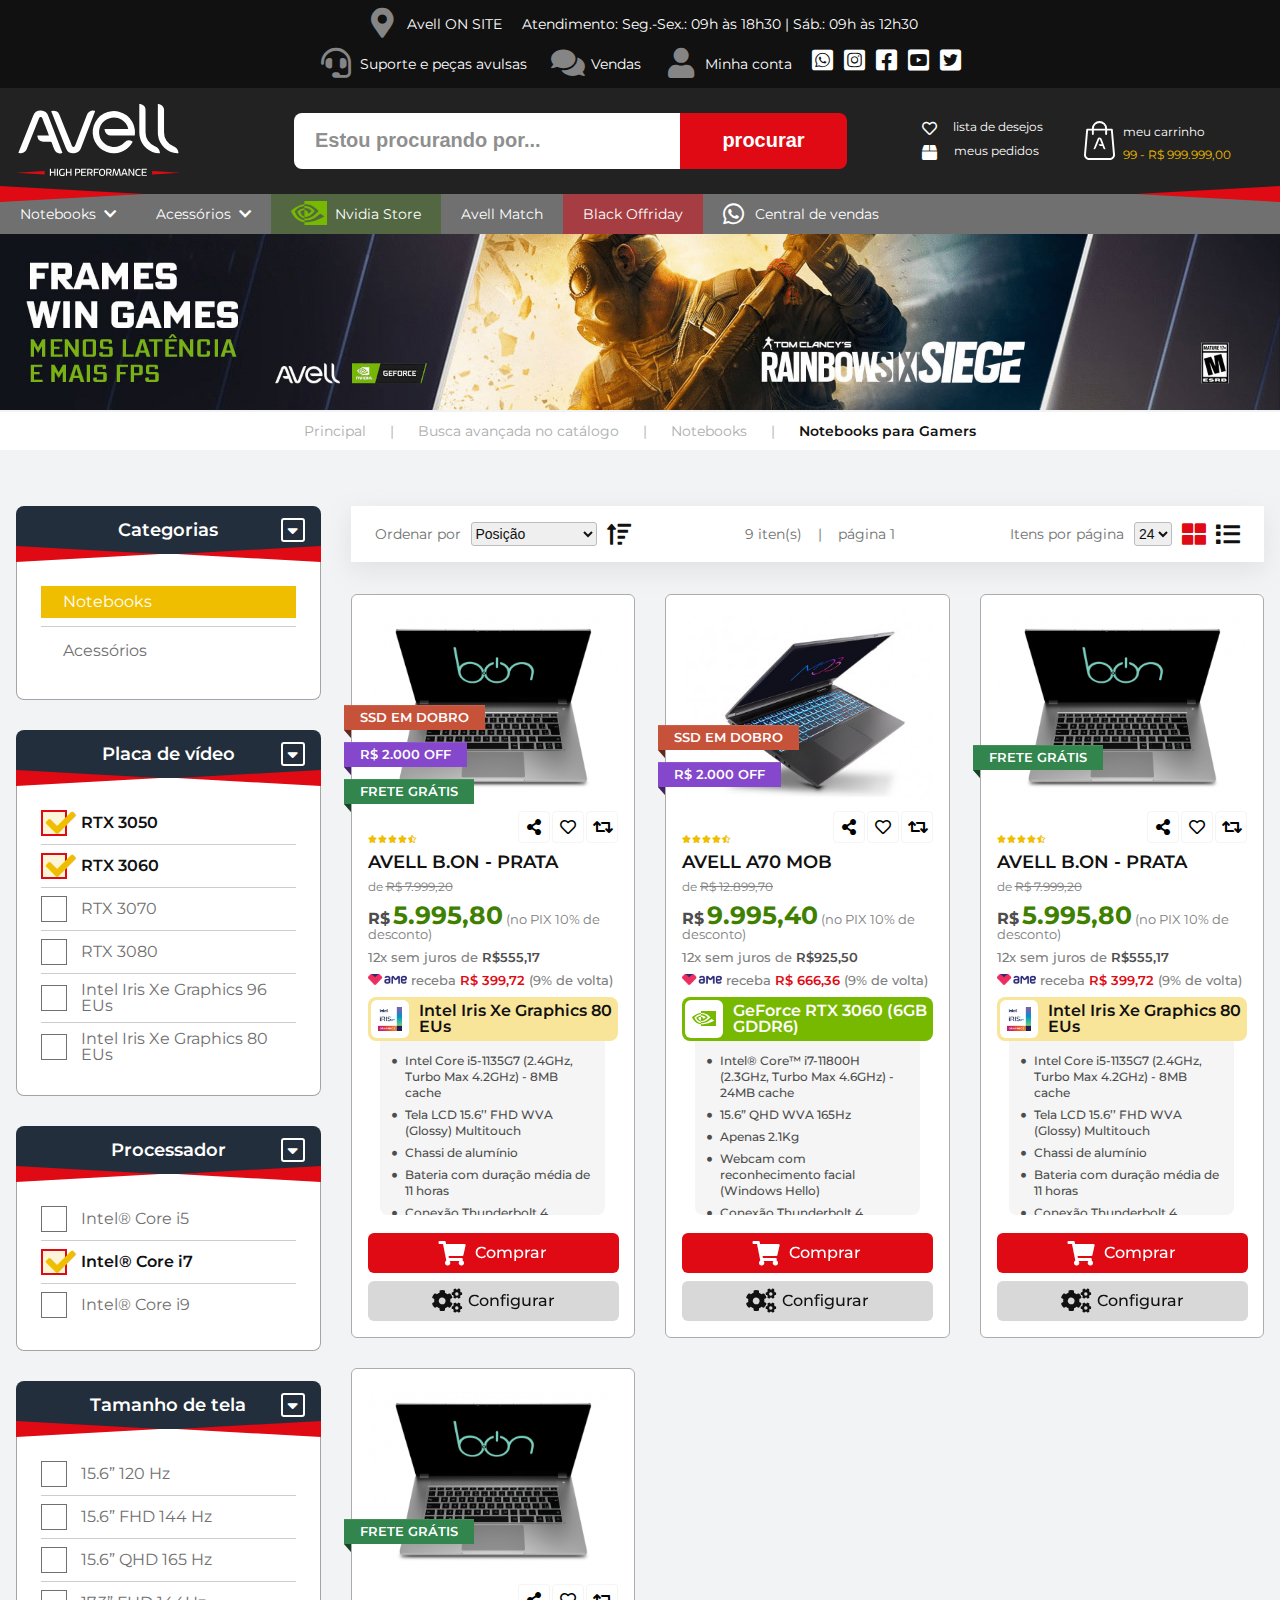
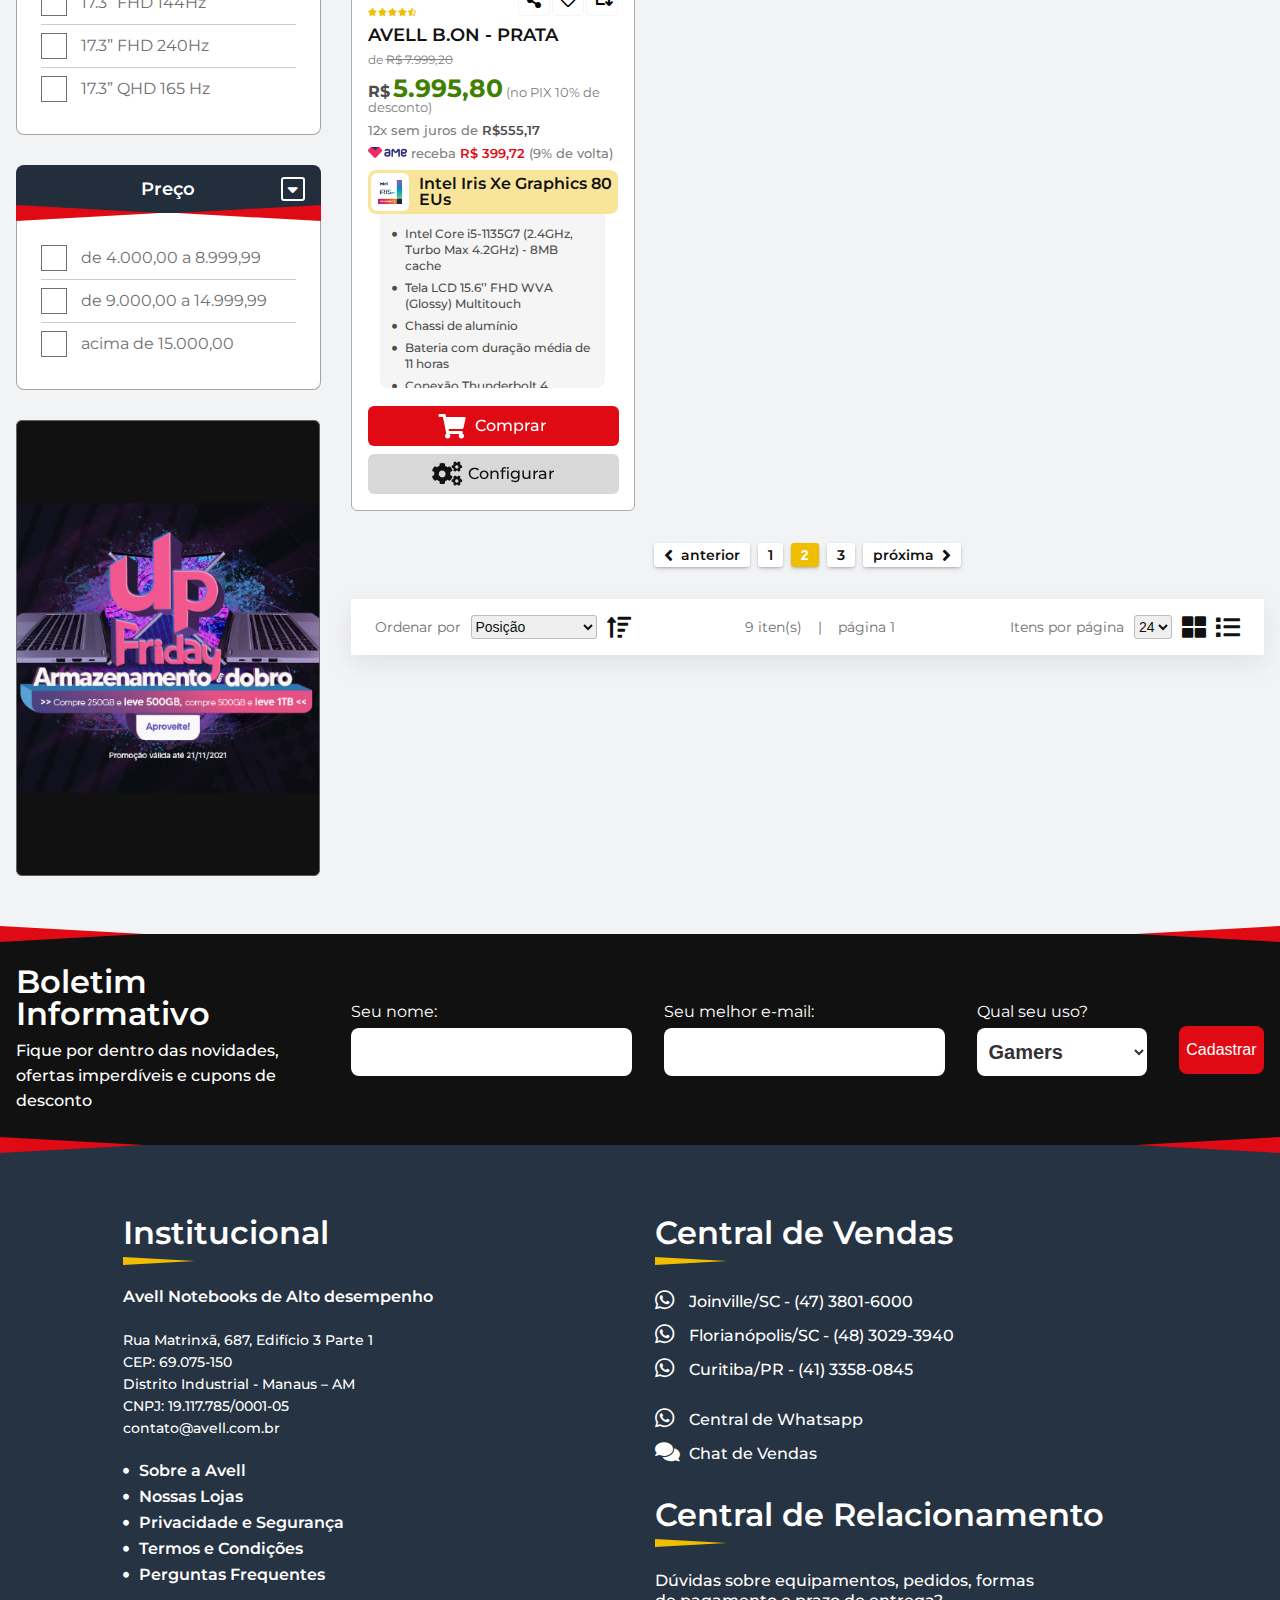
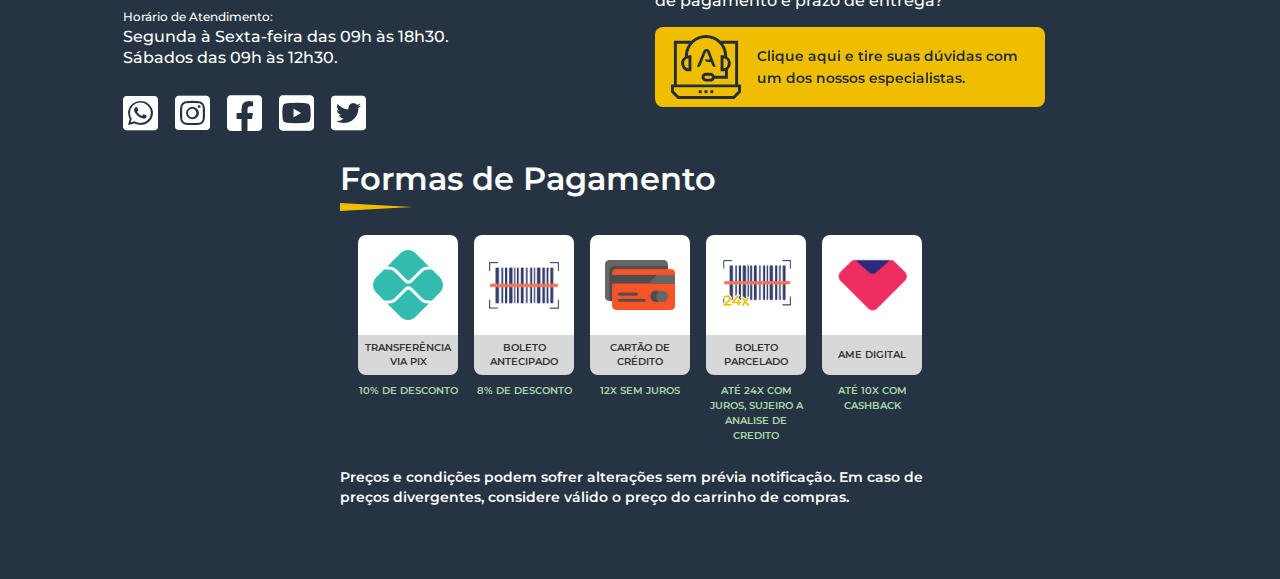
==== commit 41023679: "página do produto" ====
--- a/loja.html
+++ b/loja.html
@@ -758,10 +758,10 @@
                                 </div>
                                 <div class="linha">
                                     <div class="botoes-compra">
-                                        <a href="#" class="comprar hvr-grow-shadow" title="Comprar">
+                                        <a href="/produto.html" class="comprar hvr-grow-shadow" title="Comprar">
                                             <i class="fas fa-shopping-cart"></i><span>Comprar</span>
                                         </a>
-                                        <a href="#" class="configurar hvr-grow-shadow" title="Configurar">
+                                        <a href="/produto.html" class="configurar hvr-grow-shadow" title="Configurar">
                                             <i class="fas fa-cogs"></i><span>Configurar</span>
                                         </a>
                                     </div>
@@ -849,10 +849,10 @@
                                 </div>
                                 <div class="linha">
                                     <div class="botoes-compra">
-                                        <a href="#" class="comprar hvr-grow-shadow" title="Comprar">
+                                        <a href="/produto.html" class="comprar hvr-grow-shadow" title="Comprar">
                                             <i class="fas fa-shopping-cart"></i><span>Comprar</span>
                                         </a>
-                                        <a href="#" class="configurar hvr-grow-shadow" title="Configurar">
+                                        <a href="/produto.html" class="configurar hvr-grow-shadow" title="Configurar">
                                             <i class="fas fa-cogs"></i><span>Configurar</span>
                                         </a>
                                     </div>
@@ -939,10 +939,10 @@
                                 </div>
                                 <div class="linha">
                                     <div class="botoes-compra">
-                                        <a href="#" class="comprar hvr-grow-shadow" title="Comprar">
+                                        <a href="/produto.html" class="comprar hvr-grow-shadow" title="Comprar">
                                             <i class="fas fa-shopping-cart"></i><span>Comprar</span>
                                         </a>
-                                        <a href="#" class="configurar hvr-grow-shadow" title="Configurar">
+                                        <a href="/produto.html" class="configurar hvr-grow-shadow" title="Configurar">
                                             <i class="fas fa-cogs"></i><span>Configurar</span>
                                         </a>
                                     </div>
@@ -1029,10 +1029,10 @@
                                 </div>
                                 <div class="linha">
                                     <div class="botoes-compra">
-                                        <a href="#" class="comprar hvr-grow-shadow" title="Comprar">
+                                        <a href="/produto.html" class="comprar hvr-grow-shadow" title="Comprar">
                                             <i class="fas fa-shopping-cart"></i><span>Comprar</span>
                                         </a>
-                                        <a href="#" class="configurar hvr-grow-shadow" title="Configurar">
+                                        <a href="/produto.html" class="configurar hvr-grow-shadow" title="Configurar">
                                             <i class="fas fa-cogs"></i><span>Configurar</span>
                                         </a>
                                     </div>
--- a/assets/css/main.min.css
+++ b/assets/css/main.min.css
@@ -1 +1 @@
-@import url(https://fonts.googleapis.com/css2?family=Montserrat:ital,wght@0,100;0,200;0,300;0,400;0,500;0,600;0,700;0,800;0,900;1,100;1,200;1,300;1,400;1,500;1,600;1,700;1,800;1,900&display=swap);*{-webkit-tap-highlight-color:transparent}a,abbr,acronym,address,applet,article,aside,audio,b,big,blockquote,body,canvas,caption,center,cite,code,dd,del,details,dfn,div,dl,dt,em,embed,fieldset,figcaption,figure,footer,form,h1,h2,h3,h4,h5,h6,header,hgroup,html,i,iframe,img,ins,kbd,label,legend,li,mark,menu,nav,object,ol,output,p,pre,q,ruby,s,samp,section,small,span,strike,strong,sub,summary,sup,table,tbody,td,tfoot,th,thead,time,tr,tt,u,ul,var,video{margin:0;padding:0;border:0;font-size:100%;font:inherit;vertical-align:baseline}article,aside,details,figcaption,figure,footer,header,hgroup,menu,nav,section{display:block}body{line-height:1}ol,ul{list-style:none}blockquote,q{quotes:none}blockquote:after,blockquote:before,q:after,q:before{content:'';content:none}table{border-collapse:collapse;border-spacing:0}a{text-decoration:none}a,button,input,textarea{outline:0}button{cursor:pointer}.mb10{margin-bottom:10px}.mb20{margin-bottom:20px}.mb30{margin-bottom:30px}.mb40{margin-bottom:40px}.mb50{margin-bottom:50px}.mb60{margin-bottom:60px}.mb70{margin-bottom:70px}.mb80{margin-bottom:80px}.mb90{margin-bottom:90px}.mb100{margin-bottom:100px}.mt10{margin-top:10px}.mt20{margin-top:20px}.mt30{margin-top:30px}.mt40{margin-top:40px}.mt50{margin-top:50px}.mt60{margin-top:60px}.mt70{margin-top:70px}.mt80{margin-top:80px}.mt90{margin-top:90px}.mt100{margin-top:100px}.mt_10{margin-top:-10px}.mt_20{margin-top:-20px}.mt_30{margin-top:-30px}.mt_40{margin-top:-40px}.mt_50{margin-top:-50px}.mt_60{margin-top:-60px}.mt_70{margin-top:-70px}.mt_80{margin-top:-80px}.mt_90{margin-top:-90px}.mt_100{margin-top:-100px}.mt_150{margin-top:-150px}.linha15{line-height:20px}.linha20{line-height:20px}.linha25{line-height:20px}.linha30{line-height:20px}.linha35{line-height:20px}.linha40{line-height:20px}.lh-15{line-height:15px}.lh-20{line-height:20px}.lh-25{line-height:25px}.lh-30{line-height:30px}.lh-35{line-height:35px}.lh-35{line-height:40px}body,html{font-family:Montserrat,sans-serif;font-size:12px;color:#111;background:#f2f3f4}.container{width:100%;max-width:1688px;margin:0 auto}body.menu-fixo{padding-top:194px}@media (max-width:1299px){body.menu-fixo{padding-top:234px}}@media (max-width:820px){body.menu-fixo{padding-top:194px}}@media (max-width:768px){body.menu-fixo{padding-top:242px}}@media (max-width:520px){body.menu-fixo{padding-top:164px}}body.menu-fixo .topo-primario{display:none}body.menu-fixo #topo-geral{position:fixed;top:0;width:100%;z-index:1000}.topo-primario{width:100%;background:#111}.topo-primario-linha{padding:8px 16px;display:flex;flex-direction:row;justify-content:space-between}@media (max-width:1299px){.topo-primario-linha{gap:8px;flex-direction:column;justify-content:center}}.topo-primario-linha-col-1,.topo-primario-linha-col-2{display:flex;flex-direction:row;gap:16px}@media (max-width:1299px){.topo-primario-linha-col-1,.topo-primario-linha-col-2{justify-content:center}}@media (max-width:520px){.topo-primario-linha-col-1{display:none}}@media (min-width:521px){.topo-primario-linha-col-2 .item-link.avell-on-site{display:none}}@media (max-width:768px){.topo-primario-linha-col-2{flex-wrap:wrap}}@media (max-width:520px){.topo-primario-linha{flex-direction:row}}.topo-primario-linha .item-texto{color:#fff;font-size:14px;height:32px;display:flex;align-items:center}@media (max-width:640px){.topo-primario-linha .item-texto.horario-atendimento{display:none}}.topo-primario-linha .item-link{text-decoration:none;display:flex;flex-direction:row;gap:8px;align-items:center;-webkit-transition:All .3s ease-in-out;-moz-transition:All .3s ease-in-out;-ms-transition:All .3s ease-in-out;-o-transition:All .3s ease-in-out;transition:All .3s ease-in-out;padding:0 4px;border-radius:4px}.topo-primario-linha .item-link i{width:32px;height:32px;font-size:30px;line-height:30px;color:#858585;text-align:center}@media (max-width:520px){.topo-primario-linha .item-link i{width:28px;height:28px;font-size:28px;line-height:28px}}.topo-primario-linha .item-link span{color:#fff;font-size:14px}@media (max-width:520px){.topo-primario-linha .item-link span{display:none}}.topo-primario-linha .item-link:hover{background:#3d3d3d;margin:-4px 0;padding:4px}.topo-primario-linha .item-link:hover i{color:#f0be00}.topo-primario-linha .item-redes{display:flex;flex-direction:row;gap:8px;height:100%;max-height:32px;align-items:center}.topo-primario-linha .item-redes a{color:#fff}.topo-primario-linha .item-redes a i{width:24px;height:24px;font-size:24px;line-height:24px;color:#fff}.topo-primario-linha .item-redes a:hover i{color:#f0be00}@media (max-width:768px){.topo-primario-linha .item-redes{width:100%;justify-content:center;align-items:baseline}.topo-primario-linha .item-redes a i{width:32px;height:32px;font-size:32px;line-height:32px}}.topo-secundario{width:100%;background:#222;position:relative;display:block}.topo-secundario:after,.topo-secundario:before{content:"";width:0;height:0;border-style:solid;position:absolute;bottom:-8px;z-index:600}.topo-secundario:before{border-width:8px 0 8px 144px;border-color:transparent transparent transparent #df0a14;left:0}.topo-secundario:after{border-width:8px 144px 8px 0;border-color:transparent #df0a14 transparent transparent;right:0}.topo-secundario-linha{padding:16px;display:grid;grid-template-columns:248px auto 387px;gap:30px}@media (max-width:1160px){.topo-secundario-linha{grid-template-columns:180px auto 320px;gap:20px}}@media (max-width:1024px){.topo-secundario-linha{grid-template-columns:180px auto 290px;gap:20px}}@media (max-width:820px){.topo-secundario-linha{grid-template-columns:180px auto 200px}}@media (max-width:750px){.topo-secundario-linha{grid-template-columns:180px 0 auto}}@media (max-width:520px){.topo-secundario-linha{grid-template-columns:90px 0 auto;gap:0}}.topo-secundario .topo-secundario-logo{width:100%;height:100%;display:flex;align-items:center}.topo-secundario .topo-secundario-logo img{width:auto;max-width:100%;-webkit-transition:All .3s ease-in-out;-moz-transition:All .3s ease-in-out;-ms-transition:All .3s ease-in-out;-o-transition:All .3s ease-in-out;transition:All .3s ease-in-out}@media (max-width:520px){.topo-secundario .topo-secundario-logo img{max-width:80px}}.topo-secundario .topo-secundario-busca{width:100%;height:100%;display:flex;align-items:center}.topo-secundario .topo-secundario-busca form{width:100%}.topo-secundario .topo-secundario-busca .topo-secundario-busca-form{display:grid;grid-template-columns:auto 167px}@media (max-width:1024px){.topo-secundario .topo-secundario-busca .topo-secundario-busca-form{grid-template-columns:auto 130px}}@media (max-width:970px){.topo-secundario .topo-secundario-busca .topo-secundario-busca-form{grid-template-columns:auto 50px}}@media (max-width:750px){.topo-secundario .topo-secundario-busca .topo-secundario-busca-form{display:none}}.topo-secundario .topo-secundario-busca .topo-secundario-busca-form input{border:none;height:56px;padding:0;padding-left:21px;border-top-left-radius:8px;border-bottom-left-radius:8px;font-size:20px;color:#222;outline:0;font-weight:700}.topo-secundario .topo-secundario-busca .topo-secundario-busca-form input::placeholder{color:#8f8f8f}.topo-secundario .topo-secundario-busca .topo-secundario-busca-form button{border:none;outline:0;padding:0;width:100%;height:56px;background:#df0a14;color:#fff;font-size:20px;border-top-right-radius:8px;border-bottom-right-radius:8px;font-weight:700;cursor:pointer}.topo-secundario .topo-secundario-busca .topo-secundario-busca-form button i{display:none;width:25px;height:25px;font-size:25px;line-height:25px;color:#fff}@media (max-width:970px){.topo-secundario .topo-secundario-busca .topo-secundario-busca-form input{font-size:16px;height:40px}.topo-secundario .topo-secundario-busca .topo-secundario-busca-form button{height:40px;display:flex;justify-content:center;align-items:center}.topo-secundario .topo-secundario-busca .topo-secundario-busca-form button span{display:none}.topo-secundario .topo-secundario-busca .topo-secundario-busca-form button i{display:block}}.topo-secundario .topo-secundario-links{display:grid;grid-template-columns:auto 180px}@media (max-width:1024px){.topo-secundario .topo-secundario-links{display:flex;flex-direction:column-reverse;gap:16px}}@media (max-width:820px){.topo-secundario .topo-secundario-links{flex-direction:row;gap:8px}}@media (max-width:750px){.topo-secundario .topo-secundario-links{justify-content:end;gap:16px}}.topo-secundario .topo-secundario-links .botao-busca{border:none;background:0 0;width:30px;height:40px;cursor:pointer;display:flex;align-items:center;justify-content:center}.topo-secundario .topo-secundario-links .botao-busca i{font-size:25px;line-height:25px;color:#fff}.topo-secundario .topo-secundario-links .botao-busca:hover i{color:#f0be00}@media (min-width:751px){.topo-secundario .topo-secundario-links .botao-busca{display:none}}.topo-secundario .topo-secundario-links-lista{display:flex;flex-direction:column;gap:8px;justify-content:center;align-items:center}@media (max-width:1024px){.topo-secundario .topo-secundario-links-lista{flex-direction:row;gap:16px}}.topo-secundario .topo-secundario-links-lista a{color:#fff;display:flex;flex-direction:row;gap:16px}@media (min-width:1025px){.topo-secundario .topo-secundario-links-lista a.lista-desejos{gap:13px}.topo-secundario .topo-secundario-links-lista a.lista-desejos i{padding-left:3px}.topo-secundario .topo-secundario-links-lista a.lista-desejos span{padding-left:2px}}@media (max-width:360px){.topo-secundario .topo-secundario-links-lista a.lista-desejos{display:none}}@media (max-width:1024px){.topo-secundario .topo-secundario-links-lista a{gap:8px}}.topo-secundario .topo-secundario-links-lista a i{width:16px;height:16px;font-size:15px;line-height:15px;color:#fff;text-align:left}.topo-secundario .topo-secundario-links-lista a span{font-size:12px;color:#fff}@media (max-width:820px){.topo-secundario .topo-secundario-links-lista a{padding-top:5px;align-items:center}.topo-secundario .topo-secundario-links-lista a i{width:30px;height:30px;font-size:25px;line-height:25px;text-align:center}.topo-secundario .topo-secundario-links-lista a span{display:none}}.topo-secundario .topo-secundario-links-lista a:hover i,.topo-secundario .topo-secundario-links-lista a:hover span{color:#f0be00}.topo-secundario .topo-secundario-links-lista a:hover span{text-decoration:underline}.topo-secundario .topo-secundario-links-carrinho{width:100%;display:flex;align-items:center}@media (max-width:1024px){.topo-secundario .topo-secundario-links-carrinho{justify-content:center}}@media (max-width:750px){.topo-secundario .topo-secundario-links-carrinho{width:auto}}.topo-secundario .topo-secundario-links-carrinho .carrinho{position:relative;width:100%;display:flex;flex-direction:row;gap:8px}@media (max-width:1024px){.topo-secundario .topo-secundario-links-carrinho .carrinho{width:auto}}.topo-secundario .topo-secundario-links-carrinho .carrinho .icone{width:40px;height:40px}.topo-secundario .topo-secundario-links-carrinho .carrinho .icone img{width:auto;max-width:100%;text-align:left}.topo-secundario .topo-secundario-links-carrinho .carrinho .texto{padding-top:5px;width:100%;height:35px;display:flex;flex-direction:column;justify-content:space-between;color:#fff;white-space:nowrap;font-size:12px}.topo-secundario .topo-secundario-links-carrinho .carrinho .texto .und-total{color:#f0be00}.topo-secundario .topo-secundario-links-carrinho .carrinho:hover{background:#6e6e6e}@media (max-width:820px){.topo-secundario .topo-secundario-links-carrinho .carrinho{display:block;border-radius:6px}.topo-secundario .topo-secundario-links-carrinho .carrinho .texto{position:absolute;right:0;top:0;padding:0;width:25px;height:25px;background:#f0be00;border-radius:50%;display:flex;align-items:center;justify-content:center}.topo-secundario .topo-secundario-links-carrinho .carrinho .texto div:first-child{display:none}.topo-secundario .topo-secundario-links-carrinho .carrinho .texto .und-total{color:#111;font-size:14px;font-weight:600}.topo-secundario .topo-secundario-links-carrinho .carrinho .texto .und-total span{display:none}.topo-secundario .topo-secundario-links-carrinho .carrinho:hover{padding:8px 4px 8px 8px;margin:-8px -4px -8px -8px}.topo-secundario .topo-secundario-links-carrinho .carrinho:hover .texto{right:4px;top:8px}}.topo-secundario .topo-secundario-links-menu{width:40px;height:100%;display:flex;align-items:center;justify-content:center}@media (min-width:821px){.topo-secundario .topo-secundario-links-menu{display:none}}.topo-secundario .topo-secundario-links-menu button{width:40px;height:40px;border:2px solid #fff;border-radius:8px;background:0 0;display:flex;flex-direction:column;justify-content:space-between;align-items:center;padding:8px;position:relative;overflow:hidden}.topo-secundario .topo-secundario-links-menu button span{-webkit-transition:All .2s ease-in-out;-moz-transition:All .2s ease-in-out;-ms-transition:All .2s ease-in-out;-o-transition:All .2s ease-in-out;transition:All .2s ease-in-out;position:relative;width:100%;height:4px;background:#f0be00;border-radius:2px;transform-origin:center}.topo-secundario .topo-secundario-links-menu button.aberto span:nth-child(1){transform:scale(1.2) rotate(45deg) translateX(5px) translateY(5px)}.topo-secundario .topo-secundario-links-menu button.aberto span:nth-child(2){transform:translateX(80px)}.topo-secundario .topo-secundario-links-menu button.aberto span:nth-child(3){transform:scale(1.2) rotate(-45deg) translateX(5px) translateY(-5px)}.topo-menu{width:100%;background:#707070}@media (max-width:820px){.topo-menu{max-height:0;overflow:hidden;margin:0 auto;position:absolute;z-index:500;background:0 0;-webkit-transition:max-height .5s ease;-moz-transition:max-height .5s ease;-ms-transition:max-height .5s ease;-o-transition:max-height .5s ease;transition:max-height .5s ease}}.topo-menu-lista{display:flex;flex-direction:row;height:40px;background:#707070}@media (max-width:1024px){.topo-menu-lista{justify-content:center}}@media (max-width:820px){.topo-menu-lista{height:0;flex-direction:column;margin:0 auto;max-width:90%}}.topo-menu-lista li{position:relative}@media (max-width:820px){.topo-menu-lista li{border-bottom:1px solid #ccc}}.topo-menu-lista li .item-link{border:none;background:0 0;display:flex;flex-direction:row;justify-content:center;align-items:center;padding:0 20px;height:100%;font-size:14px;color:#fff;gap:8px}@media (max-width:914px){.topo-menu-lista li .item-link{padding:0 10px}}@media (max-width:820px){.topo-menu-lista li .item-link{height:40px}}.topo-menu-lista li .item-link .icone i,.topo-menu-lista li .item-link .icone img{height:24px}.topo-menu-lista li .item-link .icone img{width:auto;max-width:100%}.topo-menu-lista li .item-link .icone i{width:24px;font-size:24px;line-height:24px}.topo-menu-lista li .item-link:hover{background:#484848}.topo-menu-lista li .item-link.nvidia-store{background:#536842}.topo-menu-lista li .item-link.nvidia-store:hover{background:#484848}.topo-menu-lista li .item-link.black-offriday{background:#a63d42}.topo-menu-lista li .item-link.black-offriday:hover{background:#df0a14}.topo-menu-lista li.dropdown.aberto .dropdown-sub{padding:16px;display:flex;max-height:500px}.topo-menu-lista li .dropdown-sub{display:none;position:absolute;background:#707070;padding:0 16px;width:auto;max-height:0;overflow:hidden;z-index:500}@media (max-width:820px){.topo-menu-lista li .dropdown-sub{position:relative;background:#4d4d4d}}@media (max-width:820px){.topo-menu-lista li .dropdown-sub.notebooks .notebooks-sub-capa{display:none}}.topo-menu-lista li .dropdown-sub ul{width:240px}@media (max-width:820px){.topo-menu-lista li .dropdown-sub ul{width:100%}}.topo-menu-lista li .dropdown-sub ul li{width:100%;height:32px;border-bottom:0}.topo-menu-lista li .dropdown-sub ul li a{display:flex;font-size:14px;color:#fff;height:32px;align-items:center;gap:8px;padding-left:8px}.topo-menu-lista li .dropdown-sub ul li a strong{font-weight:700;text-transform:uppercase}.topo-menu-lista li .dropdown-sub ul li a i{width:8px;height:8px;font-size:8px;line-height:8px;color:#fff}.topo-menu-lista li .dropdown-sub ul li a:hover{background:#df0a14}.topo-menu-lista li .dropdown-sub .notebooks-sub-capa img{width:auto;max-width:100%;min-width:240px}@media (max-width:820px){.topo-menu.aberto{max-height:100vh}.topo-menu.aberto .topo-menu-lista{height:auto}}#slide-lista{position:relative}#slide-lista img,#slide-lista picture{width:auto;max-width:100%;margin:0 auto}#slide-lista .slick-slide{background:#111;text-align:center}#slide-lista .slick-dots{position:absolute;bottom:30px;height:16px;width:100%;display:flex;flex-direction:row;justify-content:center;align-items:center;gap:15px;z-index:150}#slide-lista .slick-dots li{cursor:pointer;width:8px;height:8px;border-radius:50%;background:#fff;-webkit-transition:All .3s ease-in-out;-moz-transition:All .3s ease-in-out;-ms-transition:All .3s ease-in-out;-o-transition:All .3s ease-in-out;transition:All .3s ease-in-out;box-shadow:rgba(0,0,0,.24) 0 3px 8px}#slide-lista .slick-dots li.slick-active{width:32px;border-radius:10px}#slide-lista .slick-dots li:not(.slick-active){opacity:.6;background:#999}#slide-lista .slick-dots li:not(.slick-active):hover{width:16px;height:16px}#slide-lista .slick-dots li button{display:none}#slide-lista .slick-list{z-index:100}#slide-lista .slick-arrow{position:absolute;height:100%;top:0;width:auto;z-index:150;padding:0 30px;cursor:pointer;border:none;background:0 0;opacity:.5;-webkit-transition:All .3s ease-in-out;-moz-transition:All .3s ease-in-out;-ms-transition:All .3s ease-in-out;-o-transition:All .3s ease-in-out;transition:All .3s ease-in-out}#slide-lista .slick-arrow i{font-size:60px;line-height:60px;color:#fff}#slide-lista .slick-arrow.left{left:0}#slide-lista .slick-arrow.right{right:0}#slide-lista .slick-arrow:hover{opacity:1}@media (max-width:820px){#slide-lista .slick-arrow{padding:0 20px}#slide-lista .slick-arrow i{font-size:40px;line-height:40px}}.titulo-sessao{font-size:32px;font-weight:600;width:fit-content;padding-bottom:16px;position:relative}.titulo-sessao:after,.titulo-sessao:before{content:"";width:0;height:0;border-style:solid;position:absolute;bottom:0}.titulo-sessao:after{border-width:4px 72px 4px 0;border-color:transparent #df0a14 transparent transparent;right:0}.titulo-sessao:before{border-width:4px 0 4px 72px;border-color:transparent transparent transparent #df0a14;left:0}.escolha-sua-maquina{background:#fff;padding:48px 0}.titulo-sessao-escolha-sua-maquina{display:flex;flex-direction:row;justify-content:center;gap:40px;margin-bottom:48px}@media (min-width:721px) and (max-width:900px){.titulo-sessao-escolha-sua-maquina{gap:24px}}.titulo-sessao-escolha-sua-maquina .seta{position:relative;display:block;width:144px;height:16px;margin-top:8px}.titulo-sessao-escolha-sua-maquina .seta:after{content:"";width:0;height:0;border-style:solid;position:absolute}.titulo-sessao-escolha-sua-maquina .seta.esquerda:after{border-width:8px 144px 8px 0;border-color:transparent #df0a14 transparent transparent}.titulo-sessao-escolha-sua-maquina .seta.direita:after{border-width:8px 0 8px 144px;border-color:transparent transparent transparent #df0a14}@media (min-width:721px) and (max-width:900px){.titulo-sessao-escolha-sua-maquina .seta{width:80px}.titulo-sessao-escolha-sua-maquina .seta.esquerda:after{border-width:8px 80px 8px 0}.titulo-sessao-escolha-sua-maquina .seta.direita:after{border-width:8px 0 8px 80px}}.titulo-sessao-escolha-sua-maquina .texto{display:flex;flex-direction:column;gap:8px;text-align:center}.titulo-sessao-escolha-sua-maquina .texto h2{font-size:32px;color:#111;font-weight:700}.titulo-sessao-escolha-sua-maquina .texto h4{font-size:16px;color:#999}@media (max-width:720px){.titulo-sessao-escolha-sua-maquina{flex-wrap:wrap;gap:8px;justify-content:space-between}.titulo-sessao-escolha-sua-maquina>div:nth-child(1){order:3}.titulo-sessao-escolha-sua-maquina>div:nth-child(2){order:1}.titulo-sessao-escolha-sua-maquina>div:nth-child(3){order:2}.titulo-sessao-escolha-sua-maquina .texto{width:100%}}@media (max-width:420px){.titulo-sessao-escolha-sua-maquina .texto h2{font-size:28px}.titulo-sessao-escolha-sua-maquina .texto h4{font-size:14px}}.escolha-sua-maquina-configuracoes{display:grid;grid-template-columns:1fr 1fr 1fr;gap:32px;padding:16px}@media (max-width:1530px){.escolha-sua-maquina-configuracoes{gap:20px}}@media (max-width:790px){.escolha-sua-maquina-configuracoes{grid-template-columns:auto}}.escolha-sua-maquina-configuracoes .sua-maquina-container{position:relative;cursor:pointer}.escolha-sua-maquina-configuracoes .sua-maquina-container .lista{width:90%;margin:0 auto;height:0;max-height:0;overflow:hidden;margin-left:5%;background:#fff;position:absolute;border-bottom-right-radius:8px;border-bottom-left-radius:8px;box-shadow:rgba(0,0,0,.16) 0 10px 36px 0,rgba(0,0,0,.06) 0 0 0 1px;z-index:200;-webkit-transition:max-height .5s ease-in;-moz-transition:max-height .5s ease-in;-ms-transition:max-height .5s ease-in;-o-transition:max-height .5s ease-in;transition:max-height .5s ease-in}.escolha-sua-maquina-configuracoes .sua-maquina-container .lista li a{font-size:16px;font-weight:600;color:#363636;padding:8px 16px;display:block}.escolha-sua-maquina-configuracoes .sua-maquina-container .lista li a:hover{background:#f0be00}.escolha-sua-maquina-configuracoes .sua-maquina-container.aberto .lista{height:auto;max-height:600px;z-index:300}.escolha-sua-maquina-configuracoes .sua-maquina-container.aberto .sua-maquina-item{z-index:310}.escolha-sua-maquina-configuracoes .sua-maquina-item{background:#f2f3f4;border-radius:8px;padding:16px;position:relative;z-index:210}.escolha-sua-maquina-configuracoes .sua-maquina-item .titulo{display:grid;grid-template-columns:48px auto 160px;gap:8px;cursor:pointer}.escolha-sua-maquina-configuracoes .sua-maquina-item .titulo .icone{height:100%;display:flex;align-items:center}.escolha-sua-maquina-configuracoes .sua-maquina-item .titulo .icone img{width:48px;height:48px}.escolha-sua-maquina-configuracoes .sua-maquina-item .titulo .texto{font-size:24px;height:100%;display:flex;align-items:center;font-weight:700}.escolha-sua-maquina-configuracoes .sua-maquina-item .titulo button{border:none;background:#f0be00;display:flex;justify-content:center;align-items:center;height:64px;border-radius:8px;-webkit-transition:All .3s ease-in-out;-moz-transition:All .3s ease-in-out;-ms-transition:All .3s ease-in-out;-o-transition:All .3s ease-in-out;transition:All .3s ease-in-out}.escolha-sua-maquina-configuracoes .sua-maquina-item .titulo button span{font-size:16px}.escolha-sua-maquina-configuracoes .sua-maquina-item .titulo button:hover{background:rgba(240,190,0,.6)}@media (max-width:1530px){.escolha-sua-maquina-configuracoes .sua-maquina-item .titulo{grid-template-columns:48px auto 140px}.escolha-sua-maquina-configuracoes .sua-maquina-item .titulo .texto{font-size:18px;line-height:25px}}@media (min-width:791px) and (max-width:1100px),(max-width:450px){.escolha-sua-maquina-configuracoes .sua-maquina-item .titulo{grid-template-columns:48px auto auto}.escolha-sua-maquina-configuracoes .sua-maquina-item .titulo .icone{grid-column-start:1;grid-column-end:2}.escolha-sua-maquina-configuracoes .sua-maquina-item .titulo .texto{grid-column-start:2;grid-column-end:4}.escolha-sua-maquina-configuracoes .sua-maquina-item .titulo button{grid-column-start:1;grid-column-end:4;height:auto;padding:16px 8px}}.escolha-sua-maquina-configuracoes .sua-maquina-item .lista{position:absolute}.ofertas-container{padding:64px 16px}.oferta-titulo-sessao{display:flex;justify-content:space-between;align-items:center;padding-bottom:56px}.oferta-titulo-sessao a{font-size:18px;color:#111;font-weight:600}.oferta-titulo-sessao a:hover{text-decoration:underline}@media (max-width:790px){.oferta-titulo-sessao{flex-direction:column;justify-content:center;gap:16px;padding-bottom:40px}}@media (max-width:500px){.oferta-titulo-sessao .titulo-sessao{font-size:28px;text-align:center}}.ofertas-lista{display:grid;grid-template-columns:1fr 1fr 1fr 1fr;gap:30px}@media (max-width:1366px){.ofertas-lista{grid-template-columns:1fr 1fr 1fr}}@media (max-width:790px){.ofertas-lista{grid-template-columns:1fr 1fr}}@media (max-width:500px){.ofertas-lista{grid-template-columns:auto}}.oferta-item{background:#fff;border:1px solid #acacac;border-radius:6px;width:auto;height:auto;padding:16px;position:relative;z-index:300;display:flex;flex-direction:column;gap:10px}@media (max-width:500px){.oferta-item{max-width:320px;margin:0 auto}}.oferta-item .linha{display:flex;flex-direction:column;gap:10px}.oferta-item .tags{position:absolute;display:flex;flex-direction:column;z-index:310;left:-8px;gap:12px;top:calc(170px - calc(20px * var(--total)))}@media (min-width:791px) and (max-width:900px){.oferta-item .tags{top:calc(110px - calc(20px * var(--total)))}}@media (max-width:640px){.oferta-item .tags{top:calc(110px - calc(20px * var(--total)))}}@media (max-width:500px){.oferta-item .tags{top:calc(140px - calc(20px * var(--total)))}}.oferta-item .tags li{background:var(--cor);position:relative;font-size:13px;width:fit-content;font-weight:600;color:#fff;padding:6px 16px;box-shadow:rgba(255,255,255,.1) 0 1px 1px 0 inset,rgba(50,50,93,.25) 0 50px 100px -20px,rgba(0,0,0,.3) 0 30px 60px -30px;z-index:310}.oferta-item .tags li:after,.oferta-item .tags li:before{content:"";width:0;height:0;border-style:solid;position:absolute;bottom:-8px;left:0;border-width:0 7px 8px 0;border-color:transparent var(--cor) transparent transparent;z-index:311}.oferta-item .tags li:before{opacity:.5;border-color:transparent #000 transparent transparent;z-index:312}.oferta-item .foto{text-align:center}.oferta-item .foto img{width:auto;max-width:100%}.oferta-item .compartilhamento{display:flex;justify-content:space-between}.oferta-item .compartilhamento .estrelas{display:flex;align-items:end;justify-content:left;gap:2px}.oferta-item .compartilhamento .estrelas i{color:#f0be00;width:8px;height:8px;font-size:8px;line-height:8px}.oferta-item .compartilhamento .botoes{display:flex;justify-content:right;gap:2px}.oferta-item .compartilhamento .botoes button{width:32px;height:32px;display:flex;border:1px solid #f5f5f5;justify-content:center;align-items:center;border-radius:4px;background:0 0;-webkit-transition:All .3s ease-in-out;-moz-transition:All .3s ease-in-out;-ms-transition:All .3s ease-in-out;-o-transition:All .3s ease-in-out;transition:All .3s ease-in-out}.oferta-item .compartilhamento .botoes button.comparar i{position:relative;left:-1px}.oferta-item .compartilhamento .botoes button i{width:16px;height:16px;-webkit-transition:All .3s ease-in-out;-moz-transition:All .3s ease-in-out;-ms-transition:All .3s ease-in-out;-o-transition:All .3s ease-in-out;transition:All .3s ease-in-out;font-size:16px;line-height:16px}.oferta-item .compartilhamento .botoes button:hover{background:#df0a14;border-color:#df0a14}.oferta-item .compartilhamento .botoes button:hover i{color:#fff}.oferta-item .titulo{font-size:18px;font-weight:600}.oferta-item .preco-antigo{color:grey;font-size:12px}.oferta-item .preco-antigo span{text-decoration:line-through}.oferta-item .preco-atual .moeda{font-size:16px;color:#4d4d4d;font-weight:700}.oferta-item .preco-atual .preco{font-size:25px;color:#408001;font-weight:700}.oferta-item .preco-atual .desconto{font-size:13px;color:grey}.oferta-item .parcelamento{font-size:13px;color:grey;font-weight:500}.oferta-item .parcelamento span{color:#4d4d4d;font-weight:600}.oferta-item .parcelamento-ame{font-size:13px;color:grey;font-weight:500}.oferta-item .parcelamento-ame img{width:auto;max-width:40px}.oferta-item .parcelamento-ame .preco{color:#df0a14;font-weight:600}.oferta-item .configuracoes .configuracoes-destaque{display:flex;align-items:center;gap:8px;padding:3px;background:#f9e599;border-radius:8px}.oferta-item .configuracoes .configuracoes-destaque .icone{background:#fff;display:flex;justify-content:center;align-items:center;width:38px;height:38px;border-radius:6px}.oferta-item .configuracoes .configuracoes-destaque .icone img{width:auto;max-width:24px;max-height:24px}.oferta-item .configuracoes .configuracoes-destaque span{font-size:16px;color:#111;font-weight:600}.oferta-item .configuracoes .configuracoes-destaque.nvidia{background:#77b900}.oferta-item .configuracoes .configuracoes-destaque.nvidia span{color:#fff}.oferta-item .configuracoes .configuracoes-lista{width:90%;margin:0 auto}.oferta-item .configuracoes .configuracoes-lista ul{width:auto;background:#f5f5f5;border-bottom-right-radius:8px;border-bottom-left-radius:8px;padding:12px;display:flex;flex-direction:column;gap:6px;height:150px;overflow:hidden;overflow-y:auto}.oferta-item .configuracoes .configuracoes-lista ul li{color:#4d4d4d;font-weight:500;line-height:16px;display:flex;gap:8px}.oferta-item .configuracoes .configuracoes-lista ul li i{padding-top:6px;font-size:5px;width:5px;height:5px}.oferta-item .botoes-compra{display:flex;flex-direction:column;gap:8px;padding-top:8px}.oferta-item .botoes-compra a{width:auto;padding:8px;border-radius:6px;display:flex;justify-content:center;align-items:center;gap:12px}.oferta-item .botoes-compra a span{font-size:16px;font-weight:500}.oferta-item .botoes-compra a i{width:24px;height:24px;font-size:24px}.oferta-item .botoes-compra a.comprar{background:#df0a14;color:#fff}.oferta-item .botoes-compra a.configurar{background:#d8d8d8;color:#111}.oferta-item.lista{display:grid;grid-template-columns:2fr 3fr 5fr 2fr;max-width:initial}@media (max-width:1250px){.oferta-item.lista{grid-template-columns:3fr 4fr 5fr 3fr}}@media (max-width:1024px){.oferta-item.lista{grid-template-columns:repeat(12,1fr)}.oferta-item.lista .linha:nth-child(1){grid-column-start:2;grid-column-end:7}.oferta-item.lista .linha:nth-child(2){grid-column-start:7;grid-column-end:13}.oferta-item.lista .linha:nth-child(3){grid-column-start:1;grid-column-end:7}.oferta-item.lista .linha:nth-child(4){grid-column-start:7;grid-column-end:13}}@media (max-width:800px){.oferta-item.lista{grid-template-columns:repeat(12,1fr)}.oferta-item.lista .linha:nth-child(1){grid-column-start:1;grid-column-end:7}.oferta-item.lista .linha:nth-child(2){grid-column-start:7;grid-column-end:13}.oferta-item.lista .linha:nth-child(3){grid-column-start:1;grid-column-end:13;order:4}.oferta-item.lista .linha:nth-child(4){grid-column-start:1;grid-column-end:13;order:3}}@media (max-width:450px){.oferta-item.lista .linha:nth-child(1),.oferta-item.lista .linha:nth-child(2),.oferta-item.lista .linha:nth-child(3),.oferta-item.lista .linha:nth-child(4){grid-column-start:1;grid-column-end:13}.oferta-item.lista .linha:nth-child(3){order:3}.oferta-item.lista .linha:nth-child(4){order:4}}.oferta-item.lista .botoes-compra{height:100%;display:grid;grid-template-columns:1fr;grid-template-rows:1fr 1fr;justify-content:space-between;padding:0;gap:16px}.oferta-item.lista .botoes-compra a{height:auto}@media (max-width:800px){.oferta-item.lista .botoes-compra{grid-template-columns:1fr 1fr;grid-template-rows:initial}}@media (max-width:500px){.oferta-item.lista .botoes-compra{grid-template-columns:1fr;gap:10px}}.oferta-item.lista .tags{top:calc(100px - calc(20px * var(--total)))}.oferta-item.lista .foto{height:100%;display:flex;align-items:center}.banner-container{display:flex;flex-direction:row;padding:0 16px;gap:30px;justify-content:space-between}@media (max-width:900px){.banner-container{flex-direction:column}}.banner-container a{text-align:center}.banner-container a img{width:auto;max-width:100%}.banner-pagina img{width:auto;max-width:100%}.banner-lista-produtos{text-align:center}.banner-lista-produtos img{width:auto;max-width:100%}.rodape-boletim{background:#111;padding:32px 16px;position:relative}.rodape-boletim:after,.rodape-boletim:before{content:"";width:0;height:0;border-style:solid;position:absolute;top:-8px;z-index:600}.rodape-boletim:before{border-width:8px 0 8px 144px;border-color:transparent transparent transparent #df0a14;left:0}.rodape-boletim:after{border-width:8px 144px 8px 0;border-color:transparent #df0a14 transparent transparent;right:0}.rodape-boletim-container{display:grid;grid-template-columns:3fr 9fr;gap:30px}@media (max-width:1200px){.rodape-boletim-container{display:flex;flex-direction:column}}@media (max-width:600px){.rodape-boletim-container{display:flex;flex-direction:column}}.rodape-boletim-titulo{color:#fff}.rodape-boletim-titulo h3{font-size:32px;font-weight:600;margin-bottom:8px}.rodape-boletim-titulo span{font-size:16px;font-weight:500;line-height:25px}@media (max-width:600px){.rodape-boletim-titulo{text-align:center}.rodape-boletim-titulo h3{font-size:28px}.rodape-boletim-titulo span{font-size:14px}}.rodape-boletim-form{display:grid;grid-template-columns:3fr 3fr 2fr 1fr;gap:32px;height:100%;align-items:center}@media (max-width:900px){.rodape-boletim-form{grid-template-columns:auto auto}}@media (max-width:600px){.rodape-boletim-form{display:flex;flex-direction:column;gap:20px}}.rodape-boletim-form-campo{display:flex;flex-direction:column;gap:8px}@media (max-width:600px){.rodape-boletim-form-campo{width:100%}}.rodape-boletim-form-campo label{font-size:16px;color:#fff}.rodape-boletim-form-campo input,.rodape-boletim-form-campo select{width:auto;border:none;background:#fff;font-size:20px;color:#333;border-radius:8px;outline:0;height:48px;padding:0 8px}.rodape-boletim-form-campo select{font-weight:600}.rodape-boletim-form .botao-cadastrar{width:100%;border:none;height:48px;background:#df0a14;color:#fff;font-size:16px;border-radius:8px;display:flex;align-items:center;justify-content:center;margin-top:20px}@media (max-width:600px){.rodape-boletim-form .botao-cadastrar{margin-top:10px}}.rodape-geral{background:#263342;padding:72px 16px;position:relative;z-index:500}@media (max-width:700px){.rodape-geral{padding:40px 16px}}.rodape-geral:after,.rodape-geral:before{content:"";width:0;height:0;border-style:solid;position:absolute;top:-8px;z-index:600}.rodape-geral:before{border-width:8px 0 8px 144px;border-color:transparent transparent transparent #df0a14;left:0}.rodape-geral:after{border-width:8px 144px 8px 0;border-color:transparent #df0a14 transparent transparent;right:0}.rodape-geral-container{display:grid;grid-template-columns:3fr 4fr 5fr;gap:30px}@media (max-width:1710px){.rodape-geral-container{grid-template-columns:3fr 3fr 6fr}}@media (min-width:701px) and (max-width:1320px){.rodape-geral-container{grid-template-columns:repeat(12,1fr)}.rodape-geral-container>div:nth-child(1){grid-column-start:2;grid-column-end:7}.rodape-geral-container>div:nth-child(2){grid-column-start:7;grid-column-end:12}.rodape-geral-container>div:nth-child(3){grid-column-start:1;grid-column-end:13;display:grid;justify-content:center}}@media (min-width:701px) and (max-width:900px){.rodape-geral-container>div:nth-child(1){grid-column-start:1;grid-column-end:7}.rodape-geral-container>div:nth-child(2){grid-column-start:7;grid-column-end:13}.rodape-geral-container>div:nth-child(3){grid-column-start:1;grid-column-end:13;display:grid;justify-content:center}}@media (max-width:700px){.rodape-geral-container{display:flex;flex-direction:column}.rodape-geral-container>div{max-width:360px;margin:0 auto}}.rodape-geral-titulo-sessao{color:#fff;font-size:32px;font-weight:600;width:fit-content;padding-bottom:16px;position:relative;margin-bottom:24px}.rodape-geral-titulo-sessao:after{content:"";width:0;height:0;border-style:solid;position:absolute;bottom:0;border-width:4px 0 4px 72px;border-color:transparent transparent transparent #f0be00;left:0}@media (max-width:700px){.rodape-geral-titulo-sessao{font-size:26px}}.rodape-geral-institucional{color:#fff;display:flex;flex-direction:column;gap:24px;max-width:390px}.rodape-geral-institucional h3{font-size:16px;font-weight:600}.rodape-geral-institucional .institucional-endereco{font-size:14px;line-height:22px;font-weight:500}.rodape-geral-institucional .institucional-links{display:flex;flex-direction:column;gap:10px}.rodape-geral-institucional .institucional-links li a{color:#fff;display:flex;flex-direction:row;gap:10px;align-items:center}.rodape-geral-institucional .institucional-links li a i{font-size:6px}.rodape-geral-institucional .institucional-links li a span{font-size:16px;font-weight:600}.rodape-geral-institucional .institucional-links li a:hover span{text-decoration:underline}.rodape-geral-institucional .institucional-atendimento{font-weight:500;line-height:20px}.rodape-geral-institucional .institucional-atendimento h4{font-size:12px}.rodape-geral-institucional .institucional-atendimento span{font-size:16px}.rodape-geral-institucional .institucional-redes{display:flex;flex-direction:row;gap:12px}.rodape-geral-institucional .institucional-redes a{color:#fff}.rodape-geral-institucional .institucional-redes a i{width:40px;height:40px;font-size:40px}@media (max-width:700px){.rodape-geral-institucional{margin-bottom:35px}}.rodape-geral-central-de-vendas{display:flex;flex-direction:column;gap:8px;margin-bottom:32px}.rodape-geral-central-de-vendas li.espaco{height:8px}.rodape-geral-central-de-vendas li a{display:flex;flex-direction:row;gap:8px;color:#fff;align-items:center}.rodape-geral-central-de-vendas li a i{width:26px;height:26px;font-size:22px}.rodape-geral-central-de-vendas li a img{object-fit:contain}.rodape-geral-central-de-vendas li a span{font-size:16px;font-weight:500}.rodape-geral-central-de-vendas li a:hover span{text-decoration:underline}.rodape-geral-central-relacionamento{display:flex;flex-direction:column;gap:16px;max-width:390px}.rodape-geral-central-relacionamento .texto{font-size:16px;line-height:20px;font-weight:500;color:#fff}.rodape-geral-central-relacionamento a{display:flex;flex-direction:row;gap:16px;padding:8px 16px;color:#222e3b;background:#f0be00;border-radius:8px;align-items:center}.rodape-geral-central-relacionamento a span{font-size:14px;line-height:22px;font-weight:600}@media (max-width:700px){.rodape-geral-central-relacionamento{margin-bottom:35px}}.rodape-geral-meios-pagamento{display:flex;flex-direction:row;flex-wrap:wrap;justify-content:center;gap:16px}@media (max-width:1710px){.rodape-geral-meios-pagamento{justify-content:start}}@media (max-width:1320px){.rodape-geral-meios-pagamento{justify-content:center}}.rodape-geral-meios-pagamento li{width:120px}.rodape-geral-meios-pagamento li .icone{background:#fff;display:flex;justify-content:center;align-items:center;border-top-right-radius:8px;border-top-left-radius:8px;min-height:120px}.rodape-geral-meios-pagamento li .icone img{width:auto;max-width:80%;max-height:80%}.rodape-geral-meios-pagamento li .texto{display:flex;justify-content:center;align-items:center;height:40px;font-weight:600;text-align:center;font-size:12px;line-height:14px;color:#333;background:#d8d8d8;text-transform:uppercase;border-bottom-right-radius:8px;border-bottom-left-radius:8px}.rodape-geral-meios-pagamento li .bonus{padding-top:8px;text-align:center;font-weight:600;font-size:10px;line-height:15px;color:#a9daaa;text-transform:uppercase}@media (max-width:1430px){.rodape-geral-meios-pagamento li{width:100px}.rodape-geral-meios-pagamento li .icone{min-height:100px}.rodape-geral-meios-pagamento li .icone img{max-width:70%;max-height:70%}.rodape-geral-meios-pagamento li .texto{font-size:10px}}@media (max-width:1430px){.rodape-geral-meios-pagamento li{width:100px}.rodape-geral-meios-pagamento li .icone{min-height:100px}.rodape-geral-meios-pagamento li .icone img{max-width:70%;max-height:70%}.rodape-geral-meios-pagamento li .texto{font-size:10px}}@media (max-width:500px){.rodape-geral-meios-pagamento{display:flex;flex-direction:column}.rodape-geral-meios-pagamento li{width:auto;display:grid;grid-template-columns:80px auto}.rodape-geral-meios-pagamento li .icone{border-top-right-radius:0;border-bottom-left-radius:8px;min-height:50px;max-height:50px}.rodape-geral-meios-pagamento li .texto{border-top-right-radius:8px;border-bottom-left-radius:0;font-size:14px;height:50px;justify-content:start;padding-left:16px}.rodape-geral-meios-pagamento li .bonus{grid-column-start:1;grid-column-end:3}}.rodape-geral-meios-pagamento-aviso{max-width:600px;padding-top:24px;font-size:14px;line-height:20px;color:#fff;font-weight:600}.modal{position:fixed;left:0;top:0;z-index:2000;display:none;width:100%;height:100%;justify-content:center}.modal:after{content:"";position:absolute;left:0;top:0;width:100%;height:100%;background:rgba(17,17,17,.8)}.modal.aberto{display:flex}.modal-container{width:90%;max-width:1360px;margin-top:112px;display:flex;gap:32px;flex-direction:column;justify-content:start;position:relative;z-index:2100}@media (max-width:1200px){.modal-container{margin-top:40px}}.modal-logo{width:auto;max-width:240px;margin:0 auto}.modal-conteudo{padding:20px;max-height:calc(80vh - 120px);overflow:hidden;overflow-y:auto}.modal-conteudo-container{padding:20px;background:#fff;border-radius:26px;position:relative}.modal-fechar{position:absolute;right:40px;top:20px;display:flex;border:none;background:0 0}.modal-fechar i{width:26px;height:26px;font-size:26px;color:#111}.canais-atendimento.canal-modal{display:grid;grid-template-columns:1fr 1fr;grid-column-gap:104px}@media (max-width:1200px){.canais-atendimento.canal-modal{grid-column-gap:42px}}@media (max-width:900px){.canais-atendimento.canal-modal{display:flex;flex-direction:column;gap:30px}}.canais-atendimento.canal-modal .canal-item header{position:relative;font-size:32px;padding-bottom:16px;font-weight:600;margin-bottom:24px}@media (max-width:600px){.canais-atendimento.canal-modal .canal-item header{font-size:26px}}.canais-atendimento.canal-modal .canal-item header:before{content:"";width:0;height:0;border-style:solid;position:absolute;bottom:0}.canais-atendimento.canal-modal .canal-item header:before{border-width:4px 0 4px 72px;border-color:transparent transparent transparent #df0a14;left:0}.canal-atendimento-telefone{display:flex;flex-direction:column;gap:16px}.canal-atendimento-telefone li a{display:flex;flex-direction:row;color:#111;gap:16px;justify-content:start;align-items:start;width:fit-content}.canal-atendimento-telefone li a i{width:28px;height:28px;font-size:28px}.canal-atendimento-telefone li a span{font-size:22px}.canal-atendimento-telefone li a span strong{font-weight:700}@media (min-width:901px) and (max-width:1100px),(max-width:580px){.canal-atendimento-telefone li a span{line-height:25px;font-size:18px}.canal-atendimento-telefone li a span strong:before{content:"\a";white-space:pre}}.canal-atendimento-alerta{margin-top:24px;background:#fcf0c5;border-radius:8px;color:#111;font-size:16px;line-height:22px;font-weight:600;padding:16px;max-width:460px}.canal-fale-conosco{display:flex;flex-direction:column;gap:24px}.canal-fale-conosco-horario-atendimento{display:flex;flex-direction:row;gap:24px}.canal-fale-conosco-horario-atendimento img{width:auto;max-width:100px}.canal-fale-conosco-horario-atendimento .texto{font-size:14px;font-weight:500;line-height:24px}.canal-fale-conosco-horario-atendimento .texto span{font-size:18px;font-weight:600}@media (max-width:500px){.canal-fale-conosco-horario-atendimento{flex-direction:column;justify-content:center;align-items:center}.canal-fale-conosco-horario-atendimento img{max-width:50px}.canal-fale-conosco-horario-atendimento .texto{font-size:13px}.canal-fale-conosco-horario-atendimento .texto span{font-size:16px}}.canal-fale-conosco-botoes{max-width:460px;display:grid;grid-template-columns:1fr 1fr 1fr;gap:16px}@media (max-width:1100px){.canal-fale-conosco-botoes{display:flex;flex-direction:column;gap:12px}}.canal-fale-conosco-botoes h3{font-size:14px;grid-column-start:1;grid-column-end:4}.canal-fale-conosco-botoes a{display:flex;justify-content:center;align-items:center;color:#fff;border-radius:8px;gap:12px;padding:8px 0}.canal-fale-conosco-botoes a i{width:24px;height:24px;font-size:24px}.canal-fale-conosco-botoes a span{font-size:16px;font-weight:600}.canal-fale-conosco-botoes a.email{background:#446791}.canal-fale-conosco-botoes a.chat{background:#333}.canal-fale-conosco-botoes a.whatsapp{background:#25c862}.canal-fale-conosco-botoes a.central{padding:8px 16px;color:#111;background:#f0be00;grid-column-start:1;grid-column-end:4}.canal-fale-conosco-botoes a.central i{width:32px;height:32px;font-size:32px}.breadcrumb{background:#fff;padding:12px 0}.breadcrumb-lista{display:flex;flex-direction:row;justify-content:center;gap:8px;padding:0 16px;flex-wrap:wrap}.breadcrumb-lista li{position:relative}.breadcrumb-lista li a:hover{color:#adadad;text-decoration:underline}.breadcrumb-lista li span{color:#adadad;font-size:14px;white-space:nowrap}@media (max-width:460px){.breadcrumb-lista li span{font-size:12px}}.breadcrumb-lista li.separador{padding:0 16px}.breadcrumb-lista li.atual span{color:#111;font-weight:600}.breadcrumb-lista li.atual:hover a{color:#111}.breadcrumb-lista li.atual:before{display:none}.loja-container{padding:56px 16px;display:grid;grid-template-columns:1fr 3fr;gap:30px;z-index:400}@media (max-width:1150px){.loja-container{grid-template-columns:auto;padding:40px 16px 60px 16px}.loja-container aside{position:fixed;width:90%;max-width:360px;height:100%;right:-400px;top:0;background:#fff;z-index:1502;overflow:hidden;overflow-y:auto;-webkit-transition:right .3s ease;-moz-transition:right .3s ease;-ms-transition:right .3s ease;-o-transition:right .3s ease;transition:right .3s ease}.loja-container.filtro-aberto aside{right:0}.loja-container.filtro-aberto .loja-categorias-bg{display:block;opacity:1}.loja-container.filtro-aberto .loja-categorias-btn-fechar-filtro{top:10px;right:359px}}.loja-categorias{display:flex;flex-direction:column;gap:30px}@media (max-width:1150px){.loja-categorias{padding:16px}}.loja-categorias-bg{display:none;transition-delay:.3s;-webkit-transition:opacity .15s ease;-moz-transition:opacity .15s ease;-ms-transition:opacity .15s ease;-o-transition:opacity .15s ease;transition:opacity .15s ease}@media (max-width:1150px){.loja-categorias-bg{position:fixed;left:0;top:0;width:100%;height:100%;z-index:1500;background:rgba(0,0,0,.5);opacity:0}}.loja-categorias-btn-fechar-filtro{position:fixed;top:-40px;right:-40px;background:#fff;border:none;width:40px;height:40px;z-index:1501;cursor:pointer;-webkit-transition:top .3s ease,right .3s ease;-moz-transition:top .3s ease,right .3s ease;-ms-transition:top .3s ease,right .3s ease;-o-transition:top .3s ease,right .3s ease;transition:top .3s ease,right .3s ease;display:flex;justify-content:center;align-items:center;border-top-left-radius:6px;border-bottom-left-radius:6px}.loja-categorias-btn-fechar-filtro i{font-size:20px}.loja-categorias-header-filtro{position:relative;font-size:22px;display:flex;gap:16px;padding-bottom:16px;font-weight:600}@media (min-width:1151px){.loja-categorias-header-filtro{display:none}}.loja-categorias-header-filtro:before{content:"";width:0;height:0;border-style:solid;position:absolute;bottom:0;border-width:4px 0 4px 72px;border-color:transparent transparent transparent #df0a14;left:0}.loja-produtos{display:flex;flex-direction:column;gap:32px}.loja-produtos-filtro{background:#fff;padding:16px 24px;display:flex;flex-direction:row;justify-content:space-between;align-items:center;font-size:14px;color:#707070;box-shadow:rgba(149,157,165,.2) 0 8px 24px}@media (max-width:1150px){.loja-produtos-filtro{display:grid;grid-template-columns:auto auto;gap:16px}}@media (max-width:610px){.loja-produtos-filtro{grid-template-columns:1fr}}.loja-produtos-filtro select{outline:0;border-color:#bcbcbc;height:24px;font-size:14px;font-weight:500;color:#111;border-radius:3px;cursor:pointer}.loja-produtos-filtro a i{font-size:24px;color:#111}.loja-produtos-filtro a.ativo i{color:#df0a14}.loja-produtos-filtro .filtro-categorias{height:100%;display:none}.loja-produtos-filtro .filtro-categorias button{display:flex;align-items:center;justify-content:center;width:100%;max-width:250px;height:100%;background:#f0be00;font-size:14px;font-weight:600;border:none;outline:0;border-radius:8px;gap:8px;-webkit-transition:background .2s ease;-moz-transition:background .2s ease;-ms-transition:background .2s ease;-o-transition:background .2s ease;transition:background .2s ease}.loja-produtos-filtro .filtro-categorias button:hover{background:#ffe78a}@media (max-width:1150px){.loja-produtos-filtro .filtro-categorias{display:flex;grid-row-start:1;grid-row-end:4;order:1}}@media (max-width:610px){.loja-produtos-filtro .filtro-categorias{display:flex;grid-row-start:auto;grid-row-end:auto;justify-content:center}.loja-produtos-filtro .filtro-categorias button{min-height:40px}}@media (max-width:360px){.loja-produtos-filtro .filtro-categorias button{max-width:100%}}.loja-produtos-filtro .filtro-pagina{display:flex;flex-direction:row;gap:16px}@media (max-width:1150px){.loja-produtos-filtro .filtro-pagina{justify-content:end;order:2;grid-row-start:1;grid-row-end:4}}@media (max-width:610px){.loja-produtos-filtro .filtro-pagina{grid-row-start:auto;grid-row-end:auto;justify-content:center;order:4}}.loja-produtos-filtro .filtro-listagem,.loja-produtos-filtro .filtro-ordem{display:flex;flex-direction:row;gap:10px;align-items:center}@media (max-width:1150px){.loja-produtos-filtro .filtro-ordem{justify-content:start;grid-row-start:4;order:3}}@media (max-width:610px){.loja-produtos-filtro .filtro-ordem{grid-row-start:auto;justify-content:center;order:2}}@media (max-width:360px){.loja-produtos-filtro .filtro-ordem{display:grid;grid-template-columns:1fr 1fr 1fr}.loja-produtos-filtro .filtro-ordem span{grid-column-start:1;grid-column-end:3}.loja-produtos-filtro .filtro-ordem select{grid-column-start:1;grid-column-end:3}.loja-produtos-filtro .filtro-ordem a{display:flex;justify-content:center}}@media (max-width:1150px){.loja-produtos-filtro .filtro-listagem{justify-content:end;order:4;grid-row-start:4}}@media (max-width:610px){.loja-produtos-filtro .filtro-listagem{grid-row-start:auto;justify-content:center;order:3}}@media (max-width:360px){.loja-produtos-filtro .filtro-listagem{display:grid;grid-template-columns:1fr 1fr 1fr 1fr 1fr}.loja-produtos-filtro .filtro-listagem span{grid-column-start:1;grid-column-end:5}.loja-produtos-filtro .filtro-listagem select{grid-column-start:1;grid-column-end:3}.loja-produtos-filtro .filtro-listagem a{display:flex;justify-content:center}.loja-produtos-filtro .filtro-listagem a:nth-child(3){grid-column-start:4;grid-column-end:5}.loja-produtos-filtro .filtro-listagem a:nth-child(4){grid-column-start:5;grid-column-end:6}}.loja-produtos-lista{display:grid;grid-template-columns:1fr 1fr 1fr;gap:30px}.loja-produtos-lista.lista{display:flex;flex-direction:column}@media (max-width:790px){.loja-produtos-lista:not(.lista){grid-template-columns:1fr 1fr}}@media (max-width:550px){.loja-produtos-lista:not(.lista){grid-template-columns:1fr}}.loja-produtos-paginacao{display:flex;justify-content:center;gap:8px}.loja-produtos-paginacao a,.loja-produtos-paginacao button{height:24px;border-radius:3px;padding:0 10px;background:#fff;display:flex;flex-direction:row;justify-content:center;align-items:center;font-size:14px;gap:8px;color:#111;font-weight:600;border:none;outline:0;box-shadow:rgba(50,50,93,.25) 0 2px 5px -1px,rgba(0,0,0,.3) 0 1px 3px -1px}.loja-produtos-paginacao a.ativo,.loja-produtos-paginacao button.ativo{background:#f0be00;color:#fff}.loja-produtos-paginacao a i,.loja-produtos-paginacao button i{font-size:18px}.loja-produtos-paginacao button{cursor:auto}.card-accordion{overflow:hidden;position:relative}.card-accordion.fechado header button{transform:rotate(180deg);-ms-transform:rotate(180deg);-webkit-transform:rotate(180deg);-o-transform:rotate(180deg);-moz-transform:rotate(180deg)}.card-accordion.fechado header button i.fa-sort-down{opacity:0}.card-accordion.fechado header button i.fa-window-minimize{opacity:1}.card-accordion.fechado main{max-height:0;padding-top:18px;padding-bottom:0}.card-accordion header{background:#222e3b;display:flex;justify-content:center;align-items:center;position:relative;border-top-left-radius:8px;border-top-right-radius:8px;height:48px;z-index:510}.card-accordion header:after,.card-accordion header:before{content:"";width:0;height:0;border-style:solid;position:absolute;bottom:-8px}.card-accordion header:after{border-width:8px 144px 8px 0;border-color:transparent #df0a14 transparent transparent;right:0}.card-accordion header:before{border-width:8px 0 8px 144px;border-color:transparent transparent transparent #df0a14;left:0}.card-accordion header span{color:#fff;font-size:18px;font-weight:600}.card-accordion header button{position:absolute;right:16px;width:24px;height:24px;background:0 0;border:2px solid #fff;display:flex;justify-content:center;align-content:center;border-radius:3px;-webkit-transition:transform .3s ease-in-out;-moz-transition:transform .3s ease-in-out;-ms-transition:transform .3s ease-in-out;-o-transition:transform .3s ease-in-out;transition:transform .3s ease-in-out}.card-accordion header button i{width:20px;height:20px;font-size:16px;color:#fff;position:absolute;-webkit-transition:opacity .3s ease-in-out;-moz-transition:opacity .3s ease-in-out;-ms-transition:opacity .3s ease-in-out;-o-transition:opacity .3s ease-in-out;transition:opacity .3s ease-in-out}.card-accordion header button i.fa-sort-down{font-size:18px;top:-2px;opacity:1}.card-accordion header button i.fa-window-minimize{font-size:14px;top:-1px;opacity:0}.card-accordion main{border-left:1px solid #a4a4a4;border-right:1px solid #a4a4a4;border-bottom:1px solid #a4a4a4;background:#fff;padding:24px;border-bottom-left-radius:8px;border-bottom-right-radius:8px;position:relative;z-index:500;height:auto;max-height:100vh;overflow:hidden;-webkit-transition:all .3s ease;-moz-transition:all .3s ease;-ms-transition:all .3s ease;-o-transition:all .3s ease;transition:all .3s ease}.card-accordion main .lista-itens li{padding:8px 0;border-bottom:1px solid #cdcdcd}.card-accordion main .lista-itens li:last-child{border-bottom:0}.card-accordion main .lista-itens.campos li label{display:grid;grid-template-columns:24px auto;gap:16px;cursor:pointer;justify-content:start;align-items:center}.card-accordion main .lista-itens.campos li label .box{width:24px;height:24px;border:1px solid #707070;position:relative}.card-accordion main .lista-itens.campos li label .box i{color:#f0be00;position:absolute;left:3px;top:-4px;font-size:30px;transform:scale(0) rotate(-90deg);-webkit-transition:transform .1s ease-in-out;-moz-transition:transform .1s ease-in-out;-ms-transition:transform .1s ease-in-out;-o-transition:transform .1s ease-in-out;transition:transform .1s ease-in-out}.card-accordion main .lista-itens.campos li label span{color:#707070;font-size:20px}@media (max-width:1366px){.card-accordion main .lista-itens.campos li label span{font-size:16px}}.card-accordion main .lista-itens.campos li label input{display:none}.card-accordion main .lista-itens.campos li label input[type=checkbox]:checked~.box,.card-accordion main .lista-itens.campos li label input[type=radio]:checked~.box{border:2px solid #df0a14;width:22px;height:22px;background:#fdf5d9}.card-accordion main .lista-itens.campos li label input[type=checkbox]:checked~.box i,.card-accordion main .lista-itens.campos li label input[type=radio]:checked~.box i{transform:scale(1)}.card-accordion main .lista-itens.campos li label input[type=checkbox]:checked~span,.card-accordion main .lista-itens.campos li label input[type=radio]:checked~span{color:#111;font-weight:600}.card-accordion main .lista-itens.links a{display:flex;justify-content:start;align-items:center;color:#707070;font-size:20px;padding:8px 22px}@media (max-width:1366px){.card-accordion main .lista-itens.links a{font-size:16px}}.card-accordion main .lista-itens.links a.ativo{background:#f0be00;color:#fff}.card-accordion main .lista-itens.links a:not(.ativo):hover{background:rgba(240,190,0,.3)}@media (max-width:1150px){.card-accordion.filtro header span{font-size:14px}.card-accordion.filtro main{padding:6px 16px 16px 16px}.card-accordion.filtro main .lista-itens{margin-top:10px}.card-accordion.filtro main .lista-itens.campos li label{gap:11px}.card-accordion.filtro main .lista-itens.campos li label span{font-size:14px}.card-accordion.filtro main .lista-itens.campos li label .box{width:18px;height:18px}.card-accordion.filtro main .lista-itens.campos li label .box i{font-size:24px;left:2px;top:-6px}.card-accordion.filtro main .lista-itens.campos li label input[type=checkbox]:checked~.box,.card-accordion.filtro main .lista-itens.campos li label input[type=radio]:checked~.box{border:2px solid #df0a14;width:16px;height:16px}.card-accordion.filtro main .lista-itens.campos li label input[type=checkbox]:checked~.box i,.card-accordion.filtro main .lista-itens.campos li label input[type=radio]:checked~.box i{transform:scale(1)}}+@import url(https://fonts.googleapis.com/css2?family=Montserrat:ital,wght@0,100;0,200;0,300;0,400;0,500;0,600;0,700;0,800;0,900;1,100;1,200;1,300;1,400;1,500;1,600;1,700;1,800;1,900&display=swap);*{-webkit-tap-highlight-color:transparent}a,abbr,acronym,address,applet,article,aside,audio,b,big,blockquote,body,canvas,caption,center,cite,code,dd,del,details,dfn,div,dl,dt,em,embed,fieldset,figcaption,figure,footer,form,h1,h2,h3,h4,h5,h6,header,hgroup,html,i,iframe,img,ins,kbd,label,legend,li,mark,menu,nav,object,ol,output,p,pre,q,ruby,s,samp,section,small,span,strike,strong,sub,summary,sup,table,tbody,td,tfoot,th,thead,time,tr,tt,u,ul,var,video{margin:0;padding:0;border:0;font-size:100%;font:inherit;vertical-align:baseline}article,aside,details,figcaption,figure,footer,header,hgroup,menu,nav,section{display:block}body{line-height:1}ol,ul{list-style:none}blockquote,q{quotes:none}blockquote:after,blockquote:before,q:after,q:before{content:'';content:none}table{border-collapse:collapse;border-spacing:0}a{text-decoration:none}a,button,input,textarea{outline:0}button{cursor:pointer}.mb10{margin-bottom:10px}.mb20{margin-bottom:20px}.mb30{margin-bottom:30px}.mb40{margin-bottom:40px}.mb50{margin-bottom:50px}.mb60{margin-bottom:60px}.mb70{margin-bottom:70px}.mb80{margin-bottom:80px}.mb90{margin-bottom:90px}.mb100{margin-bottom:100px}.mt10{margin-top:10px}.mt20{margin-top:20px}.mt30{margin-top:30px}.mt40{margin-top:40px}.mt50{margin-top:50px}.mt60{margin-top:60px}.mt70{margin-top:70px}.mt80{margin-top:80px}.mt90{margin-top:90px}.mt100{margin-top:100px}.mt_10{margin-top:-10px}.mt_20{margin-top:-20px}.mt_30{margin-top:-30px}.mt_40{margin-top:-40px}.mt_50{margin-top:-50px}.mt_60{margin-top:-60px}.mt_70{margin-top:-70px}.mt_80{margin-top:-80px}.mt_90{margin-top:-90px}.mt_100{margin-top:-100px}.mt_150{margin-top:-150px}.linha15{line-height:20px}.linha20{line-height:20px}.linha25{line-height:20px}.linha30{line-height:20px}.linha35{line-height:20px}.linha40{line-height:20px}.lh-15{line-height:15px}.lh-20{line-height:20px}.lh-25{line-height:25px}.lh-30{line-height:30px}.lh-35{line-height:35px}.lh-35{line-height:40px}body,html{font-family:Montserrat,sans-serif;font-size:12px;color:#111;background:#f2f3f4;scroll-behavior:smooth}.container{width:100%;max-width:1688px;margin:0 auto}body.menu-fixo{padding-top:194px}@media (max-width:1299px){body.menu-fixo{padding-top:234px}}@media (max-width:820px){body.menu-fixo{padding-top:194px}}@media (max-width:768px){body.menu-fixo{padding-top:242px}}@media (max-width:520px){body.menu-fixo{padding-top:164px}}body.menu-fixo .topo-primario{display:none}body.menu-fixo #topo-geral{position:fixed;top:0;width:100%;z-index:1000}.topo-primario{width:100%;background:#111}.topo-primario-linha{padding:8px 16px;display:flex;flex-direction:row;justify-content:space-between}@media (max-width:1299px){.topo-primario-linha{gap:8px;flex-direction:column;justify-content:center}}.topo-primario-linha-col-1,.topo-primario-linha-col-2{display:flex;flex-direction:row;gap:16px}@media (max-width:1299px){.topo-primario-linha-col-1,.topo-primario-linha-col-2{justify-content:center}}@media (max-width:520px){.topo-primario-linha-col-1{display:none}}@media (min-width:521px){.topo-primario-linha-col-2 .item-link.avell-on-site{display:none}}@media (max-width:768px){.topo-primario-linha-col-2{flex-wrap:wrap}}@media (max-width:520px){.topo-primario-linha{flex-direction:row}}.topo-primario-linha .item-texto{color:#fff;font-size:14px;height:32px;display:flex;align-items:center}@media (max-width:640px){.topo-primario-linha .item-texto.horario-atendimento{display:none}}.topo-primario-linha .item-link{text-decoration:none;display:flex;flex-direction:row;gap:8px;align-items:center;-webkit-transition:All .3s ease-in-out;-moz-transition:All .3s ease-in-out;-ms-transition:All .3s ease-in-out;-o-transition:All .3s ease-in-out;transition:All .3s ease-in-out;padding:0 4px;border-radius:4px}.topo-primario-linha .item-link i{width:32px;height:32px;font-size:30px;line-height:30px;color:#858585;text-align:center}@media (max-width:520px){.topo-primario-linha .item-link i{width:28px;height:28px;font-size:28px;line-height:28px}}.topo-primario-linha .item-link span{color:#fff;font-size:14px}@media (max-width:520px){.topo-primario-linha .item-link span{display:none}}.topo-primario-linha .item-link:hover{background:#3d3d3d;margin:-4px 0;padding:4px}.topo-primario-linha .item-link:hover i{color:#f0be00}.topo-primario-linha .item-redes{display:flex;flex-direction:row;gap:8px;height:100%;max-height:32px;align-items:center}.topo-primario-linha .item-redes a{color:#fff}.topo-primario-linha .item-redes a i{width:24px;height:24px;font-size:24px;line-height:24px;color:#fff}.topo-primario-linha .item-redes a:hover i{color:#f0be00}@media (max-width:768px){.topo-primario-linha .item-redes{width:100%;justify-content:center;align-items:baseline}.topo-primario-linha .item-redes a i{width:32px;height:32px;font-size:32px;line-height:32px}}.topo-secundario{width:100%;background:#222;position:relative;display:block}.topo-secundario:after,.topo-secundario:before{content:"";width:0;height:0;border-style:solid;position:absolute;bottom:-8px;z-index:600}.topo-secundario:before{border-width:8px 0 8px 144px;border-color:transparent transparent transparent #df0a14;left:0}.topo-secundario:after{border-width:8px 144px 8px 0;border-color:transparent #df0a14 transparent transparent;right:0}.topo-secundario-linha{padding:16px;display:grid;grid-template-columns:248px auto 387px;gap:30px}@media (max-width:1160px){.topo-secundario-linha{grid-template-columns:180px auto 320px;gap:20px}}@media (max-width:1024px){.topo-secundario-linha{grid-template-columns:180px auto 290px;gap:20px}}@media (max-width:820px){.topo-secundario-linha{grid-template-columns:180px auto 200px}}@media (max-width:750px){.topo-secundario-linha{grid-template-columns:180px 0 auto}}@media (max-width:520px){.topo-secundario-linha{grid-template-columns:90px 0 auto;gap:0}}.topo-secundario .topo-secundario-logo{width:100%;height:100%;display:flex;align-items:center}.topo-secundario .topo-secundario-logo img{width:auto;max-width:100%;-webkit-transition:All .3s ease-in-out;-moz-transition:All .3s ease-in-out;-ms-transition:All .3s ease-in-out;-o-transition:All .3s ease-in-out;transition:All .3s ease-in-out}@media (max-width:520px){.topo-secundario .topo-secundario-logo img{max-width:80px}}.topo-secundario .topo-secundario-busca{width:100%;height:100%;display:flex;align-items:center}.topo-secundario .topo-secundario-busca form{width:100%}.topo-secundario .topo-secundario-busca .topo-secundario-busca-form{display:grid;grid-template-columns:auto 167px}@media (max-width:1024px){.topo-secundario .topo-secundario-busca .topo-secundario-busca-form{grid-template-columns:auto 130px}}@media (max-width:970px){.topo-secundario .topo-secundario-busca .topo-secundario-busca-form{grid-template-columns:auto 50px}}@media (max-width:750px){.topo-secundario .topo-secundario-busca .topo-secundario-busca-form{display:none}}.topo-secundario .topo-secundario-busca .topo-secundario-busca-form input{border:none;height:56px;padding:0;padding-left:21px;border-top-left-radius:8px;border-bottom-left-radius:8px;font-size:20px;color:#222;outline:0;font-weight:700}.topo-secundario .topo-secundario-busca .topo-secundario-busca-form input::placeholder{color:#8f8f8f}.topo-secundario .topo-secundario-busca .topo-secundario-busca-form button{border:none;outline:0;padding:0;width:100%;height:56px;background:#df0a14;color:#fff;font-size:20px;border-top-right-radius:8px;border-bottom-right-radius:8px;font-weight:700;cursor:pointer}.topo-secundario .topo-secundario-busca .topo-secundario-busca-form button i{display:none;width:25px;height:25px;font-size:25px;line-height:25px;color:#fff}@media (max-width:970px){.topo-secundario .topo-secundario-busca .topo-secundario-busca-form input{font-size:16px;height:40px}.topo-secundario .topo-secundario-busca .topo-secundario-busca-form button{height:40px;display:flex;justify-content:center;align-items:center}.topo-secundario .topo-secundario-busca .topo-secundario-busca-form button span{display:none}.topo-secundario .topo-secundario-busca .topo-secundario-busca-form button i{display:block}}.topo-secundario .topo-secundario-links{display:grid;grid-template-columns:auto 180px}@media (max-width:1024px){.topo-secundario .topo-secundario-links{display:flex;flex-direction:column-reverse;gap:16px}}@media (max-width:820px){.topo-secundario .topo-secundario-links{flex-direction:row;gap:8px}}@media (max-width:750px){.topo-secundario .topo-secundario-links{justify-content:end;gap:16px}}.topo-secundario .topo-secundario-links .botao-busca{border:none;background:0 0;width:30px;height:40px;cursor:pointer;display:flex;align-items:center;justify-content:center}.topo-secundario .topo-secundario-links .botao-busca i{font-size:25px;line-height:25px;color:#fff}.topo-secundario .topo-secundario-links .botao-busca:hover i{color:#f0be00}@media (min-width:751px){.topo-secundario .topo-secundario-links .botao-busca{display:none}}.topo-secundario .topo-secundario-links-lista{display:flex;flex-direction:column;gap:8px;justify-content:center;align-items:center}@media (max-width:1024px){.topo-secundario .topo-secundario-links-lista{flex-direction:row;gap:16px}}.topo-secundario .topo-secundario-links-lista a{color:#fff;display:flex;flex-direction:row;gap:16px}@media (min-width:1025px){.topo-secundario .topo-secundario-links-lista a.lista-desejos{gap:13px}.topo-secundario .topo-secundario-links-lista a.lista-desejos i{padding-left:3px}.topo-secundario .topo-secundario-links-lista a.lista-desejos span{padding-left:2px}}@media (max-width:360px){.topo-secundario .topo-secundario-links-lista a.lista-desejos{display:none}}@media (max-width:1024px){.topo-secundario .topo-secundario-links-lista a{gap:8px}}.topo-secundario .topo-secundario-links-lista a i{width:16px;height:16px;font-size:15px;line-height:15px;color:#fff;text-align:left}.topo-secundario .topo-secundario-links-lista a span{font-size:12px;color:#fff}@media (max-width:820px){.topo-secundario .topo-secundario-links-lista a{padding-top:5px;align-items:center}.topo-secundario .topo-secundario-links-lista a i{width:30px;height:30px;font-size:25px;line-height:25px;text-align:center}.topo-secundario .topo-secundario-links-lista a span{display:none}}.topo-secundario .topo-secundario-links-lista a:hover i,.topo-secundario .topo-secundario-links-lista a:hover span{color:#f0be00}.topo-secundario .topo-secundario-links-lista a:hover span{text-decoration:underline}.topo-secundario .topo-secundario-links-carrinho{width:100%;display:flex;align-items:center}@media (max-width:1024px){.topo-secundario .topo-secundario-links-carrinho{justify-content:center}}@media (max-width:750px){.topo-secundario .topo-secundario-links-carrinho{width:auto}}.topo-secundario .topo-secundario-links-carrinho .carrinho{position:relative;width:100%;display:flex;flex-direction:row;gap:8px}@media (max-width:1024px){.topo-secundario .topo-secundario-links-carrinho .carrinho{width:auto}}.topo-secundario .topo-secundario-links-carrinho .carrinho .icone{width:40px;height:40px}.topo-secundario .topo-secundario-links-carrinho .carrinho .icone img{width:auto;max-width:100%;text-align:left}.topo-secundario .topo-secundario-links-carrinho .carrinho .texto{padding-top:5px;width:100%;height:35px;display:flex;flex-direction:column;justify-content:space-between;color:#fff;white-space:nowrap;font-size:12px}.topo-secundario .topo-secundario-links-carrinho .carrinho .texto .und-total{color:#f0be00}.topo-secundario .topo-secundario-links-carrinho .carrinho:hover{background:#6e6e6e}@media (max-width:820px){.topo-secundario .topo-secundario-links-carrinho .carrinho{display:block;border-radius:6px}.topo-secundario .topo-secundario-links-carrinho .carrinho .texto{position:absolute;right:0;top:0;padding:0;width:25px;height:25px;background:#f0be00;border-radius:50%;display:flex;align-items:center;justify-content:center}.topo-secundario .topo-secundario-links-carrinho .carrinho .texto div:first-child{display:none}.topo-secundario .topo-secundario-links-carrinho .carrinho .texto .und-total{color:#111;font-size:14px;font-weight:600}.topo-secundario .topo-secundario-links-carrinho .carrinho .texto .und-total span{display:none}.topo-secundario .topo-secundario-links-carrinho .carrinho:hover{padding:8px 4px 8px 8px;margin:-8px -4px -8px -8px}.topo-secundario .topo-secundario-links-carrinho .carrinho:hover .texto{right:4px;top:8px}}.topo-secundario .topo-secundario-links-menu{width:40px;height:100%;display:flex;align-items:center;justify-content:center}@media (min-width:821px){.topo-secundario .topo-secundario-links-menu{display:none}}.topo-secundario .topo-secundario-links-menu button{width:40px;height:40px;border:2px solid #fff;border-radius:8px;background:0 0;display:flex;flex-direction:column;justify-content:space-between;align-items:center;padding:8px;position:relative;overflow:hidden}.topo-secundario .topo-secundario-links-menu button span{-webkit-transition:All .2s ease-in-out;-moz-transition:All .2s ease-in-out;-ms-transition:All .2s ease-in-out;-o-transition:All .2s ease-in-out;transition:All .2s ease-in-out;position:relative;width:100%;height:4px;background:#f0be00;border-radius:2px;transform-origin:center}.topo-secundario .topo-secundario-links-menu button.aberto span:nth-child(1){transform:scale(1.2) rotate(45deg) translateX(5px) translateY(5px)}.topo-secundario .topo-secundario-links-menu button.aberto span:nth-child(2){transform:translateX(80px)}.topo-secundario .topo-secundario-links-menu button.aberto span:nth-child(3){transform:scale(1.2) rotate(-45deg) translateX(5px) translateY(-5px)}.topo-menu{width:100%;background:#707070}@media (max-width:820px){.topo-menu{max-height:0;overflow:hidden;margin:0 auto;position:absolute;z-index:500;background:0 0;-webkit-transition:max-height .5s ease;-moz-transition:max-height .5s ease;-ms-transition:max-height .5s ease;-o-transition:max-height .5s ease;transition:max-height .5s ease}}.topo-menu-lista{display:flex;flex-direction:row;height:40px;background:#707070}@media (max-width:1024px){.topo-menu-lista{justify-content:center}}@media (max-width:820px){.topo-menu-lista{height:0;flex-direction:column;margin:0 auto;max-width:90%}}.topo-menu-lista li{position:relative}@media (max-width:820px){.topo-menu-lista li{border-bottom:1px solid #ccc}}.topo-menu-lista li .item-link{border:none;background:0 0;display:flex;flex-direction:row;justify-content:center;align-items:center;padding:0 20px;height:100%;font-size:14px;color:#fff;gap:8px}@media (max-width:914px){.topo-menu-lista li .item-link{padding:0 10px}}@media (max-width:820px){.topo-menu-lista li .item-link{height:40px}}.topo-menu-lista li .item-link .icone i,.topo-menu-lista li .item-link .icone img{height:24px}.topo-menu-lista li .item-link .icone img{width:auto;max-width:100%}.topo-menu-lista li .item-link .icone i{width:24px;font-size:24px;line-height:24px}.topo-menu-lista li .item-link:hover{background:#484848}.topo-menu-lista li .item-link.nvidia-store{background:#536842}.topo-menu-lista li .item-link.nvidia-store:hover{background:#484848}.topo-menu-lista li .item-link.black-offriday{background:#a63d42}.topo-menu-lista li .item-link.black-offriday:hover{background:#df0a14}.topo-menu-lista li.dropdown.aberto .dropdown-sub{padding:16px;display:flex;max-height:500px}.topo-menu-lista li .dropdown-sub{display:none;position:absolute;background:#707070;padding:0 16px;width:auto;max-height:0;overflow:hidden;z-index:500}@media (max-width:820px){.topo-menu-lista li .dropdown-sub{position:relative;background:#4d4d4d}}@media (max-width:820px){.topo-menu-lista li .dropdown-sub.notebooks .notebooks-sub-capa{display:none}}.topo-menu-lista li .dropdown-sub ul{width:240px}@media (max-width:820px){.topo-menu-lista li .dropdown-sub ul{width:100%}}.topo-menu-lista li .dropdown-sub ul li{width:100%;height:32px;border-bottom:0}.topo-menu-lista li .dropdown-sub ul li a{display:flex;font-size:14px;color:#fff;height:32px;align-items:center;gap:8px;padding-left:8px}.topo-menu-lista li .dropdown-sub ul li a strong{font-weight:700;text-transform:uppercase}.topo-menu-lista li .dropdown-sub ul li a i{width:8px;height:8px;font-size:8px;line-height:8px;color:#fff}.topo-menu-lista li .dropdown-sub ul li a:hover{background:#df0a14}.topo-menu-lista li .dropdown-sub .notebooks-sub-capa img{width:auto;max-width:100%;min-width:240px}@media (max-width:820px){.topo-menu.aberto{max-height:100vh}.topo-menu.aberto .topo-menu-lista{height:auto}}#slide-lista{position:relative}#slide-lista img,#slide-lista picture{width:auto;max-width:100%;margin:0 auto}#slide-lista .slick-slide{background:#111;text-align:center}#slide-lista .slick-dots{position:absolute;bottom:30px;height:16px;width:100%;display:flex;flex-direction:row;justify-content:center;align-items:center;gap:15px;z-index:150}#slide-lista .slick-dots li{cursor:pointer;width:8px;height:8px;border-radius:50%;background:#fff;-webkit-transition:All .3s ease-in-out;-moz-transition:All .3s ease-in-out;-ms-transition:All .3s ease-in-out;-o-transition:All .3s ease-in-out;transition:All .3s ease-in-out;box-shadow:rgba(0,0,0,.24) 0 3px 8px}#slide-lista .slick-dots li.slick-active{width:32px;border-radius:10px}#slide-lista .slick-dots li:not(.slick-active){opacity:.6;background:#999}#slide-lista .slick-dots li:not(.slick-active):hover{width:16px;height:16px}#slide-lista .slick-dots li button{display:none}#slide-lista .slick-list{z-index:100}#slide-lista .slick-arrow{position:absolute;height:100%;top:0;width:auto;z-index:150;padding:0 30px;cursor:pointer;border:none;background:0 0;opacity:.5;-webkit-transition:All .3s ease-in-out;-moz-transition:All .3s ease-in-out;-ms-transition:All .3s ease-in-out;-o-transition:All .3s ease-in-out;transition:All .3s ease-in-out}#slide-lista .slick-arrow i{font-size:60px;line-height:60px;color:#fff}#slide-lista .slick-arrow.left{left:0}#slide-lista .slick-arrow.right{right:0}#slide-lista .slick-arrow:hover{opacity:1}@media (max-width:820px){#slide-lista .slick-arrow{padding:0 20px}#slide-lista .slick-arrow i{font-size:40px;line-height:40px}}.titulo-sessao{font-size:32px;font-weight:600;width:fit-content;padding-bottom:16px;position:relative}.titulo-sessao.produto{margin-bottom:24px}.titulo-sessao:after,.titulo-sessao:before{content:"";width:0;height:0;border-style:solid;position:absolute;bottom:0}.titulo-sessao:after{border-width:4px 72px 4px 0;border-color:transparent #df0a14 transparent transparent;right:0}.titulo-sessao:before{border-width:4px 0 4px 72px;border-color:transparent transparent transparent #df0a14;left:0}.escolha-sua-maquina{background:#fff;padding:48px 0}.titulo-sessao-escolha-sua-maquina{display:flex;flex-direction:row;justify-content:center;gap:40px;margin-bottom:48px}@media (min-width:721px) and (max-width:900px){.titulo-sessao-escolha-sua-maquina{gap:24px}}.titulo-sessao-escolha-sua-maquina .seta{position:relative;display:block;width:144px;height:16px;margin-top:8px}.titulo-sessao-escolha-sua-maquina .seta:after{content:"";width:0;height:0;border-style:solid;position:absolute}.titulo-sessao-escolha-sua-maquina .seta.esquerda:after{border-width:8px 144px 8px 0;border-color:transparent #df0a14 transparent transparent}.titulo-sessao-escolha-sua-maquina .seta.direita:after{border-width:8px 0 8px 144px;border-color:transparent transparent transparent #df0a14}@media (min-width:721px) and (max-width:900px){.titulo-sessao-escolha-sua-maquina .seta{width:80px}.titulo-sessao-escolha-sua-maquina .seta.esquerda:after{border-width:8px 80px 8px 0}.titulo-sessao-escolha-sua-maquina .seta.direita:after{border-width:8px 0 8px 80px}}.titulo-sessao-escolha-sua-maquina .texto{display:flex;flex-direction:column;gap:8px;text-align:center}.titulo-sessao-escolha-sua-maquina .texto h2{font-size:32px;color:#111;font-weight:700}.titulo-sessao-escolha-sua-maquina .texto h4{font-size:16px;color:#999}@media (max-width:720px){.titulo-sessao-escolha-sua-maquina{flex-wrap:wrap;gap:8px;justify-content:space-between}.titulo-sessao-escolha-sua-maquina>div:nth-child(1){order:3}.titulo-sessao-escolha-sua-maquina>div:nth-child(2){order:1}.titulo-sessao-escolha-sua-maquina>div:nth-child(3){order:2}.titulo-sessao-escolha-sua-maquina .texto{width:100%}}@media (max-width:420px){.titulo-sessao-escolha-sua-maquina .texto h2{font-size:28px}.titulo-sessao-escolha-sua-maquina .texto h4{font-size:14px}}.escolha-sua-maquina-configuracoes{display:grid;grid-template-columns:1fr 1fr 1fr;gap:32px;padding:16px}@media (max-width:1530px){.escolha-sua-maquina-configuracoes{gap:20px}}@media (max-width:790px){.escolha-sua-maquina-configuracoes{grid-template-columns:auto}}.escolha-sua-maquina-configuracoes .sua-maquina-container{position:relative;cursor:pointer}.escolha-sua-maquina-configuracoes .sua-maquina-container .lista{width:90%;margin:0 auto;height:0;max-height:0;overflow:hidden;margin-left:5%;background:#fff;position:absolute;border-bottom-right-radius:8px;border-bottom-left-radius:8px;box-shadow:rgba(0,0,0,.16) 0 10px 36px 0,rgba(0,0,0,.06) 0 0 0 1px;z-index:200;-webkit-transition:max-height .5s ease-in;-moz-transition:max-height .5s ease-in;-ms-transition:max-height .5s ease-in;-o-transition:max-height .5s ease-in;transition:max-height .5s ease-in}.escolha-sua-maquina-configuracoes .sua-maquina-container .lista li a{font-size:16px;font-weight:600;color:#363636;padding:8px 16px;display:block}.escolha-sua-maquina-configuracoes .sua-maquina-container .lista li a:hover{background:#f0be00}.escolha-sua-maquina-configuracoes .sua-maquina-container.aberto .lista{height:auto;max-height:600px;z-index:300}.escolha-sua-maquina-configuracoes .sua-maquina-container.aberto .sua-maquina-item{z-index:310}.escolha-sua-maquina-configuracoes .sua-maquina-item{background:#f2f3f4;border-radius:8px;padding:16px;position:relative;z-index:210}.escolha-sua-maquina-configuracoes .sua-maquina-item .titulo{display:grid;grid-template-columns:48px auto 160px;gap:8px;cursor:pointer}.escolha-sua-maquina-configuracoes .sua-maquina-item .titulo .icone{height:100%;display:flex;align-items:center}.escolha-sua-maquina-configuracoes .sua-maquina-item .titulo .icone img{width:48px;height:48px}.escolha-sua-maquina-configuracoes .sua-maquina-item .titulo .texto{font-size:24px;height:100%;display:flex;align-items:center;font-weight:700}.escolha-sua-maquina-configuracoes .sua-maquina-item .titulo button{border:none;background:#f0be00;display:flex;justify-content:center;align-items:center;height:64px;border-radius:8px;-webkit-transition:All .3s ease-in-out;-moz-transition:All .3s ease-in-out;-ms-transition:All .3s ease-in-out;-o-transition:All .3s ease-in-out;transition:All .3s ease-in-out}.escolha-sua-maquina-configuracoes .sua-maquina-item .titulo button span{font-size:16px}.escolha-sua-maquina-configuracoes .sua-maquina-item .titulo button:hover{background:rgba(240,190,0,.6)}@media (max-width:1530px){.escolha-sua-maquina-configuracoes .sua-maquina-item .titulo{grid-template-columns:48px auto 140px}.escolha-sua-maquina-configuracoes .sua-maquina-item .titulo .texto{font-size:18px;line-height:25px}}@media (min-width:791px) and (max-width:1100px),(max-width:450px){.escolha-sua-maquina-configuracoes .sua-maquina-item .titulo{grid-template-columns:48px auto auto}.escolha-sua-maquina-configuracoes .sua-maquina-item .titulo .icone{grid-column-start:1;grid-column-end:2}.escolha-sua-maquina-configuracoes .sua-maquina-item .titulo .texto{grid-column-start:2;grid-column-end:4}.escolha-sua-maquina-configuracoes .sua-maquina-item .titulo button{grid-column-start:1;grid-column-end:4;height:auto;padding:16px 8px}}.escolha-sua-maquina-configuracoes .sua-maquina-item .lista{position:absolute}.ofertas-container{padding:64px 16px}.oferta-titulo-sessao{display:flex;justify-content:space-between;align-items:center;padding-bottom:56px}.oferta-titulo-sessao a{font-size:18px;color:#111;font-weight:600}.oferta-titulo-sessao a:hover{text-decoration:underline}@media (max-width:790px){.oferta-titulo-sessao{flex-direction:column;justify-content:center;gap:16px;padding-bottom:40px}}@media (max-width:500px){.oferta-titulo-sessao .titulo-sessao{font-size:28px;text-align:center}}.ofertas-lista{display:grid;grid-template-columns:1fr 1fr 1fr 1fr;gap:30px}@media (max-width:1366px){.ofertas-lista{grid-template-columns:1fr 1fr 1fr}}@media (max-width:790px){.ofertas-lista{grid-template-columns:1fr 1fr}}@media (max-width:500px){.ofertas-lista{grid-template-columns:auto}}.ofertas-lista.slide{display:grid;grid-template-columns:40px auto 40px;gap:8px}.ofertas-lista.slide .slick-slide{padding:0 12px}.ofertas-lista.slide .slick-arrow{background:0 0;border:none;-webkit-transition:background .3s ease;-moz-transition:background .3s ease;-ms-transition:background .3s ease;-o-transition:background .3s ease;transition:background .3s ease}.ofertas-lista.slide .slick-arrow i{font-size:30px;color:#7f7f7f}.ofertas-lista.slide .slick-arrow:hover{background:#fff}@media (max-width:800px){.ofertas-lista.slide{grid-template-columns:30px auto 30px;gap:6px}.ofertas-lista.slide .slick-slide{padding:0 8px}}.oferta-item{background:#fff;border:1px solid #acacac;border-radius:6px;width:auto;height:auto;padding:16px;position:relative;z-index:300;display:flex;flex-direction:column;gap:10px}@media (max-width:500px){.oferta-item{max-width:320px;margin:0 auto}}.oferta-item .linha{display:flex;flex-direction:column;gap:10px}.oferta-item .tags{position:absolute;display:flex;flex-direction:column;z-index:310;left:-8px;gap:12px;top:calc(170px - calc(20px * var(--total)))}@media (min-width:791px) and (max-width:900px){.oferta-item .tags{top:calc(110px - calc(20px * var(--total)))}}@media (max-width:640px){.oferta-item .tags{top:calc(110px - calc(20px * var(--total)))}}@media (max-width:500px){.oferta-item .tags{top:calc(140px - calc(20px * var(--total)))}}.oferta-item .tags li{background:var(--cor);position:relative;font-size:13px;width:fit-content;font-weight:600;color:#fff;padding:6px 16px;box-shadow:rgba(255,255,255,.1) 0 1px 1px 0 inset,rgba(50,50,93,.25) 0 50px 100px -20px,rgba(0,0,0,.3) 0 30px 60px -30px;z-index:310}.oferta-item .tags li:after,.oferta-item .tags li:before{content:"";width:0;height:0;border-style:solid;position:absolute;bottom:-8px;left:0;border-width:0 7px 8px 0;border-color:transparent var(--cor) transparent transparent;z-index:311}.oferta-item .tags li:before{opacity:.5;border-color:transparent #000 transparent transparent;z-index:312}.oferta-item .foto{text-align:center}.oferta-item .foto img{width:100%;max-height:100%;object-fit:contain}.oferta-item .compartilhamento{display:flex;justify-content:space-between}.oferta-item .compartilhamento .estrelas{display:flex;align-items:end;justify-content:left;gap:2px}.oferta-item .compartilhamento .estrelas i{color:#f0be00;width:8px;height:8px;font-size:8px;line-height:8px}.oferta-item .compartilhamento .botoes{display:flex;justify-content:right;gap:2px}.oferta-item .compartilhamento .botoes button{width:32px;height:32px;display:flex;border:1px solid #f5f5f5;justify-content:center;align-items:center;border-radius:4px;background:0 0;-webkit-transition:All .3s ease-in-out;-moz-transition:All .3s ease-in-out;-ms-transition:All .3s ease-in-out;-o-transition:All .3s ease-in-out;transition:All .3s ease-in-out}.oferta-item .compartilhamento .botoes button.comparar i{position:relative;left:-1px}.oferta-item .compartilhamento .botoes button i{width:16px;height:16px;-webkit-transition:All .3s ease-in-out;-moz-transition:All .3s ease-in-out;-ms-transition:All .3s ease-in-out;-o-transition:All .3s ease-in-out;transition:All .3s ease-in-out;font-size:16px;line-height:16px}.oferta-item .compartilhamento .botoes button:hover{background:#df0a14;border-color:#df0a14}.oferta-item .compartilhamento .botoes button:hover i{color:#fff}.oferta-item .titulo{font-size:18px;font-weight:600}.oferta-item .preco-antigo{color:grey;font-size:12px}.oferta-item .preco-antigo span{text-decoration:line-through}.oferta-item .preco-atual .moeda{font-size:16px;color:#4d4d4d;font-weight:700}.oferta-item .preco-atual .preco{font-size:25px;color:#408001;font-weight:700}.oferta-item .preco-atual .desconto{font-size:13px;color:grey}.oferta-item .parcelamento{font-size:13px;color:grey;font-weight:500}.oferta-item .parcelamento span{color:#4d4d4d;font-weight:600}.oferta-item .parcelamento-ame{font-size:13px;color:grey;font-weight:500}.oferta-item .parcelamento-ame img{width:auto;max-width:40px}.oferta-item .parcelamento-ame .preco{color:#df0a14;font-weight:600}.oferta-item .configuracoes .configuracoes-destaque{display:grid;grid-template-columns:40px auto;align-items:center;gap:8px;padding:3px;background:#f9e599;border-radius:8px}.oferta-item .configuracoes .configuracoes-destaque .icone{background:#fff;display:flex;justify-content:center;align-items:center;width:38px;height:38px;border-radius:6px}.oferta-item .configuracoes .configuracoes-destaque .icone img{width:auto;max-width:24px;max-height:24px}.oferta-item .configuracoes .configuracoes-destaque span{font-size:16px;color:#111;font-weight:600}.oferta-item .configuracoes .configuracoes-destaque.nvidia{background:#77b900}.oferta-item .configuracoes .configuracoes-destaque.nvidia span{color:#fff}.oferta-item .configuracoes .configuracoes-lista{width:90%;margin:0 auto}.oferta-item .configuracoes .configuracoes-lista ul{width:auto;background:#f5f5f5;border-bottom-right-radius:8px;border-bottom-left-radius:8px;padding:12px;display:flex;flex-direction:column;gap:6px;height:150px;overflow:hidden;overflow-y:auto}.oferta-item .configuracoes .configuracoes-lista ul li{color:#4d4d4d;font-weight:500;line-height:16px;display:flex;gap:8px}.oferta-item .configuracoes .configuracoes-lista ul li i{padding-top:6px;font-size:5px;width:5px;height:5px}.oferta-item .botoes-compra{display:flex;flex-direction:column;gap:8px;padding-top:8px}.oferta-item .botoes-compra a{width:auto;padding:8px;border-radius:6px;display:flex;justify-content:center;align-items:center;gap:12px}.oferta-item .botoes-compra a span{font-size:16px;font-weight:500}.oferta-item .botoes-compra a i{width:24px;height:24px;font-size:24px}.oferta-item .botoes-compra a.comprar{background:#df0a14;color:#fff}.oferta-item .botoes-compra a.configurar{background:#d8d8d8;color:#111}.oferta-item.lista{display:grid;grid-template-columns:2fr 3fr 5fr 2fr;max-width:initial}@media (max-width:1250px){.oferta-item.lista{grid-template-columns:3fr 4fr 5fr 3fr}}@media (max-width:1024px){.oferta-item.lista{grid-template-columns:repeat(12,1fr)}.oferta-item.lista .linha:nth-child(1){grid-column-start:2;grid-column-end:7}.oferta-item.lista .linha:nth-child(2){grid-column-start:7;grid-column-end:13}.oferta-item.lista .linha:nth-child(3){grid-column-start:1;grid-column-end:7}.oferta-item.lista .linha:nth-child(4){grid-column-start:7;grid-column-end:13}}@media (max-width:800px){.oferta-item.lista{grid-template-columns:repeat(12,1fr)}.oferta-item.lista .linha:nth-child(1){grid-column-start:1;grid-column-end:7}.oferta-item.lista .linha:nth-child(2){grid-column-start:7;grid-column-end:13}.oferta-item.lista .linha:nth-child(3){grid-column-start:1;grid-column-end:13;order:4}.oferta-item.lista .linha:nth-child(4){grid-column-start:1;grid-column-end:13;order:3}}@media (max-width:450px){.oferta-item.lista .linha:nth-child(1),.oferta-item.lista .linha:nth-child(2),.oferta-item.lista .linha:nth-child(3),.oferta-item.lista .linha:nth-child(4){grid-column-start:1;grid-column-end:13}.oferta-item.lista .linha:nth-child(3){order:3}.oferta-item.lista .linha:nth-child(4){order:4}}.oferta-item.lista .botoes-compra{height:100%;display:grid;grid-template-columns:1fr;grid-template-rows:1fr 1fr;justify-content:space-between;padding:0;gap:16px}.oferta-item.lista .botoes-compra a{height:auto}@media (max-width:800px){.oferta-item.lista .botoes-compra{grid-template-columns:1fr 1fr;grid-template-rows:initial}}@media (max-width:500px){.oferta-item.lista .botoes-compra{grid-template-columns:1fr;gap:10px}}.oferta-item.lista .tags{top:calc(100px - calc(20px * var(--total)))}.oferta-item.lista .foto{height:100%;display:flex;align-items:center}.banner-container{display:flex;flex-direction:row;padding:0 16px;gap:30px;justify-content:space-between}@media (max-width:900px){.banner-container{flex-direction:column}}.banner-container a{text-align:center}.banner-container a img{width:auto;max-width:100%}.banner-pagina img{width:auto;max-width:100%}.banner-lista-produtos{text-align:center}.banner-lista-produtos img{width:auto;max-width:100%}.rodape-boletim{background:#111;padding:32px 16px;position:relative}.rodape-boletim:after,.rodape-boletim:before{content:"";width:0;height:0;border-style:solid;position:absolute;top:-8px;z-index:600}.rodape-boletim:before{border-width:8px 0 8px 144px;border-color:transparent transparent transparent #df0a14;left:0}.rodape-boletim:after{border-width:8px 144px 8px 0;border-color:transparent #df0a14 transparent transparent;right:0}.rodape-boletim-container{display:grid;grid-template-columns:3fr 9fr;gap:30px}@media (max-width:1200px){.rodape-boletim-container{display:flex;flex-direction:column}}@media (max-width:600px){.rodape-boletim-container{display:flex;flex-direction:column}}.rodape-boletim-titulo{color:#fff}.rodape-boletim-titulo h3{font-size:32px;font-weight:600;margin-bottom:8px}.rodape-boletim-titulo span{font-size:16px;font-weight:500;line-height:25px}@media (max-width:600px){.rodape-boletim-titulo{text-align:center}.rodape-boletim-titulo h3{font-size:28px}.rodape-boletim-titulo span{font-size:14px}}.rodape-boletim-form{display:grid;grid-template-columns:3fr 3fr 2fr 1fr;gap:32px;height:100%;align-items:center}@media (max-width:900px){.rodape-boletim-form{grid-template-columns:auto auto}}@media (max-width:600px){.rodape-boletim-form{display:flex;flex-direction:column;gap:20px}}.rodape-boletim-form-campo{display:flex;flex-direction:column;gap:8px}@media (max-width:600px){.rodape-boletim-form-campo{width:100%}}.rodape-boletim-form-campo label{font-size:16px;color:#fff}.rodape-boletim-form-campo input,.rodape-boletim-form-campo select{width:auto;border:none;background:#fff;font-size:20px;color:#333;border-radius:8px;outline:0;height:48px;padding:0 8px}.rodape-boletim-form-campo select{font-weight:600}.rodape-boletim-form .botao-cadastrar{width:100%;border:none;height:48px;background:#df0a14;color:#fff;font-size:16px;border-radius:8px;display:flex;align-items:center;justify-content:center;margin-top:20px}@media (max-width:600px){.rodape-boletim-form .botao-cadastrar{margin-top:10px}}.rodape-geral{background:#263342;padding:72px 16px;position:relative;z-index:500}@media (max-width:700px){.rodape-geral{padding:40px 16px}}.rodape-geral:after,.rodape-geral:before{content:"";width:0;height:0;border-style:solid;position:absolute;top:-8px;z-index:600}.rodape-geral:before{border-width:8px 0 8px 144px;border-color:transparent transparent transparent #df0a14;left:0}.rodape-geral:after{border-width:8px 144px 8px 0;border-color:transparent #df0a14 transparent transparent;right:0}.rodape-geral-container{display:grid;grid-template-columns:3fr 4fr 5fr;gap:30px}@media (max-width:1710px){.rodape-geral-container{grid-template-columns:3fr 3fr 6fr}}@media (min-width:701px) and (max-width:1320px){.rodape-geral-container{grid-template-columns:repeat(12,1fr)}.rodape-geral-container>div:nth-child(1){grid-column-start:2;grid-column-end:7}.rodape-geral-container>div:nth-child(2){grid-column-start:7;grid-column-end:12}.rodape-geral-container>div:nth-child(3){grid-column-start:1;grid-column-end:13;display:grid;justify-content:center}}@media (min-width:701px) and (max-width:900px){.rodape-geral-container>div:nth-child(1){grid-column-start:1;grid-column-end:7}.rodape-geral-container>div:nth-child(2){grid-column-start:7;grid-column-end:13}.rodape-geral-container>div:nth-child(3){grid-column-start:1;grid-column-end:13;display:grid;justify-content:center}}@media (max-width:700px){.rodape-geral-container{display:flex;flex-direction:column}.rodape-geral-container>div{max-width:360px;margin:0 auto}}.rodape-geral-titulo-sessao{color:#fff;font-size:32px;font-weight:600;width:fit-content;padding-bottom:16px;position:relative;margin-bottom:24px}.rodape-geral-titulo-sessao:after{content:"";width:0;height:0;border-style:solid;position:absolute;bottom:0;border-width:4px 0 4px 72px;border-color:transparent transparent transparent #f0be00;left:0}@media (max-width:700px){.rodape-geral-titulo-sessao{font-size:26px}}.rodape-geral-institucional{color:#fff;display:flex;flex-direction:column;gap:24px;max-width:390px}.rodape-geral-institucional h3{font-size:16px;font-weight:600}.rodape-geral-institucional .institucional-endereco{font-size:14px;line-height:22px;font-weight:500}.rodape-geral-institucional .institucional-links{display:flex;flex-direction:column;gap:10px}.rodape-geral-institucional .institucional-links li a{color:#fff;display:flex;flex-direction:row;gap:10px;align-items:center}.rodape-geral-institucional .institucional-links li a i{font-size:6px}.rodape-geral-institucional .institucional-links li a span{font-size:16px;font-weight:600}.rodape-geral-institucional .institucional-links li a:hover span{text-decoration:underline}.rodape-geral-institucional .institucional-atendimento{font-weight:500;line-height:20px}.rodape-geral-institucional .institucional-atendimento h4{font-size:12px}.rodape-geral-institucional .institucional-atendimento span{font-size:16px}.rodape-geral-institucional .institucional-redes{display:flex;flex-direction:row;gap:12px}.rodape-geral-institucional .institucional-redes a{color:#fff}.rodape-geral-institucional .institucional-redes a i{width:40px;height:40px;font-size:40px}@media (max-width:700px){.rodape-geral-institucional{margin-bottom:35px}}.rodape-geral-central-de-vendas{display:flex;flex-direction:column;gap:8px;margin-bottom:32px}.rodape-geral-central-de-vendas li.espaco{height:8px}.rodape-geral-central-de-vendas li a{display:flex;flex-direction:row;gap:8px;color:#fff;align-items:center}.rodape-geral-central-de-vendas li a i{width:26px;height:26px;font-size:22px}.rodape-geral-central-de-vendas li a img{object-fit:contain}.rodape-geral-central-de-vendas li a span{font-size:16px;font-weight:500}.rodape-geral-central-de-vendas li a:hover span{text-decoration:underline}.rodape-geral-central-relacionamento{display:flex;flex-direction:column;gap:16px;max-width:390px}.rodape-geral-central-relacionamento .texto{font-size:16px;line-height:20px;font-weight:500;color:#fff}.rodape-geral-central-relacionamento a{display:flex;flex-direction:row;gap:16px;padding:8px 16px;color:#222e3b;background:#f0be00;border-radius:8px;align-items:center}.rodape-geral-central-relacionamento a span{font-size:14px;line-height:22px;font-weight:600}@media (max-width:700px){.rodape-geral-central-relacionamento{margin-bottom:35px}}.rodape-geral-meios-pagamento{display:flex;flex-direction:row;flex-wrap:wrap;justify-content:center;gap:16px}@media (max-width:1710px){.rodape-geral-meios-pagamento{justify-content:start}}@media (max-width:1320px){.rodape-geral-meios-pagamento{justify-content:center}}.rodape-geral-meios-pagamento li{width:120px}.rodape-geral-meios-pagamento li .icone{background:#fff;display:flex;justify-content:center;align-items:center;border-top-right-radius:8px;border-top-left-radius:8px;min-height:120px}.rodape-geral-meios-pagamento li .icone img{width:auto;max-width:80%;max-height:80%}.rodape-geral-meios-pagamento li .texto{display:flex;justify-content:center;align-items:center;height:40px;font-weight:600;text-align:center;font-size:12px;line-height:14px;color:#333;background:#d8d8d8;text-transform:uppercase;border-bottom-right-radius:8px;border-bottom-left-radius:8px}.rodape-geral-meios-pagamento li .bonus{padding-top:8px;text-align:center;font-weight:600;font-size:10px;line-height:15px;color:#a9daaa;text-transform:uppercase}@media (max-width:1430px){.rodape-geral-meios-pagamento li{width:100px}.rodape-geral-meios-pagamento li .icone{min-height:100px}.rodape-geral-meios-pagamento li .icone img{max-width:70%;max-height:70%}.rodape-geral-meios-pagamento li .texto{font-size:10px}}@media (max-width:1430px){.rodape-geral-meios-pagamento li{width:100px}.rodape-geral-meios-pagamento li .icone{min-height:100px}.rodape-geral-meios-pagamento li .icone img{max-width:70%;max-height:70%}.rodape-geral-meios-pagamento li .texto{font-size:10px}}@media (max-width:500px){.rodape-geral-meios-pagamento{display:flex;flex-direction:column}.rodape-geral-meios-pagamento li{width:auto;display:grid;grid-template-columns:80px auto}.rodape-geral-meios-pagamento li .icone{border-top-right-radius:0;border-bottom-left-radius:8px;min-height:50px;max-height:50px}.rodape-geral-meios-pagamento li .texto{border-top-right-radius:8px;border-bottom-left-radius:0;font-size:14px;height:50px;justify-content:start;padding-left:16px}.rodape-geral-meios-pagamento li .bonus{grid-column-start:1;grid-column-end:3}}.rodape-geral-meios-pagamento-aviso{max-width:600px;padding-top:24px;font-size:14px;line-height:20px;color:#fff;font-weight:600}.modal{position:fixed;left:0;top:0;z-index:2000;display:none;width:100%;height:100%;justify-content:center}.modal:after{content:"";position:absolute;left:0;top:0;width:100%;height:100%;background:rgba(17,17,17,.8)}.modal.aberto{display:flex}.modal-container{width:90%;max-width:1360px;margin-top:112px;display:flex;gap:32px;flex-direction:column;justify-content:start;position:relative;z-index:2100}@media (max-width:1200px){.modal-container{margin-top:40px}}.modal-logo{width:auto;max-width:240px;margin:0 auto}.modal-conteudo{padding:20px;max-height:calc(80vh - 120px);overflow:hidden;overflow-y:auto}.modal-conteudo-container{padding:20px;background:#fff;border-radius:26px;position:relative}.modal-fechar{position:absolute;right:40px;top:20px;display:flex;border:none;background:0 0}.modal-fechar i{width:26px;height:26px;font-size:26px;color:#111}.canais-atendimento.canal-modal{display:grid;grid-template-columns:1fr 1fr;grid-column-gap:104px}@media (max-width:1200px){.canais-atendimento.canal-modal{grid-column-gap:42px}}@media (max-width:900px){.canais-atendimento.canal-modal{display:flex;flex-direction:column;gap:30px}}.canais-atendimento.canal-modal .canal-item header{position:relative;font-size:32px;padding-bottom:16px;font-weight:600;margin-bottom:24px}@media (max-width:600px){.canais-atendimento.canal-modal .canal-item header{font-size:26px}}.canais-atendimento.canal-modal .canal-item header:before{content:"";width:0;height:0;border-style:solid;position:absolute;bottom:0}.canais-atendimento.canal-modal .canal-item header:before{border-width:4px 0 4px 72px;border-color:transparent transparent transparent #df0a14;left:0}.canal-atendimento-telefone{display:flex;flex-direction:column;gap:16px}.canal-atendimento-telefone li a{display:flex;flex-direction:row;color:#111;gap:16px;justify-content:start;align-items:start;width:fit-content}.canal-atendimento-telefone li a i{width:28px;height:28px;font-size:28px}.canal-atendimento-telefone li a span{font-size:22px}.canal-atendimento-telefone li a span strong{font-weight:700}@media (min-width:901px) and (max-width:1100px),(max-width:580px){.canal-atendimento-telefone li a span{line-height:25px;font-size:18px}.canal-atendimento-telefone li a span strong:before{content:"\a";white-space:pre}}.canal-atendimento-alerta{margin-top:24px;background:#fcf0c5;border-radius:8px;color:#111;font-size:16px;line-height:22px;font-weight:600;padding:16px;max-width:460px}.canal-fale-conosco{display:flex;flex-direction:column;gap:24px}.canal-fale-conosco-horario-atendimento{display:flex;flex-direction:row;gap:24px}.canal-fale-conosco-horario-atendimento img{width:auto;max-width:100px}.canal-fale-conosco-horario-atendimento .texto{font-size:14px;font-weight:500;line-height:24px}.canal-fale-conosco-horario-atendimento .texto span{font-size:18px;font-weight:600}@media (max-width:500px){.canal-fale-conosco-horario-atendimento{flex-direction:column;justify-content:center;align-items:center}.canal-fale-conosco-horario-atendimento img{max-width:50px}.canal-fale-conosco-horario-atendimento .texto{font-size:13px}.canal-fale-conosco-horario-atendimento .texto span{font-size:16px}}.canal-fale-conosco-botoes{max-width:460px;display:grid;grid-template-columns:1fr 1fr 1fr;gap:16px}@media (max-width:1100px){.canal-fale-conosco-botoes{display:flex;flex-direction:column;gap:12px}}.canal-fale-conosco-botoes h3{font-size:14px;grid-column-start:1;grid-column-end:4}.canal-fale-conosco-botoes a{display:flex;justify-content:center;align-items:center;color:#fff;border-radius:8px;gap:12px;padding:8px 0}.canal-fale-conosco-botoes a i{width:24px;height:24px;font-size:24px}.canal-fale-conosco-botoes a span{font-size:16px;font-weight:600}.canal-fale-conosco-botoes a.email{background:#446791}.canal-fale-conosco-botoes a.chat{background:#333}.canal-fale-conosco-botoes a.whatsapp{background:#25c862}.canal-fale-conosco-botoes a.central{padding:8px 16px;color:#111;background:#f0be00;grid-column-start:1;grid-column-end:4}.canal-fale-conosco-botoes a.central i{width:32px;height:32px;font-size:32px}.breadcrumb{background:#fff;padding:12px 0}.breadcrumb-lista{display:flex;flex-direction:row;justify-content:center;gap:8px;padding:0 16px;flex-wrap:wrap}.breadcrumb-lista li{position:relative}.breadcrumb-lista li a:hover{color:#adadad;text-decoration:underline}.breadcrumb-lista li span{color:#adadad;font-size:14px;white-space:nowrap}@media (max-width:460px){.breadcrumb-lista li span{font-size:12px}}.breadcrumb-lista li.separador{padding:0 16px}.breadcrumb-lista li.atual span{color:#111;font-weight:600}.breadcrumb-lista li.atual:hover a{color:#111}.breadcrumb-lista li.atual:before{display:none}.loja-container{padding:56px 16px;display:grid;grid-template-columns:1fr 3fr;gap:30px;z-index:400}@media (max-width:1150px){.loja-container{grid-template-columns:auto;padding:40px 16px 60px 16px}.loja-container aside{position:fixed;width:90%;max-width:360px;height:100%;right:-400px;top:0;background:#fff;z-index:1502;overflow:hidden;overflow-y:auto;-webkit-transition:right .3s ease;-moz-transition:right .3s ease;-ms-transition:right .3s ease;-o-transition:right .3s ease;transition:right .3s ease}.loja-container.filtro-aberto aside{right:0}.loja-container.filtro-aberto .loja-categorias-bg{display:block;opacity:1}.loja-container.filtro-aberto .loja-categorias-btn-fechar-filtro{top:10px;right:359px}}.loja-categorias{display:flex;flex-direction:column;gap:30px}@media (max-width:1150px){.loja-categorias{padding:16px}}.loja-categorias-bg{display:none;transition-delay:.3s;-webkit-transition:opacity .15s ease;-moz-transition:opacity .15s ease;-ms-transition:opacity .15s ease;-o-transition:opacity .15s ease;transition:opacity .15s ease}@media (max-width:1150px){.loja-categorias-bg{position:fixed;left:0;top:0;width:100%;height:100%;z-index:1500;background:rgba(0,0,0,.5);opacity:0}}.loja-categorias-btn-fechar-filtro{position:fixed;top:-40px;right:-40px;background:#fff;border:none;width:40px;height:40px;z-index:1501;cursor:pointer;-webkit-transition:top .3s ease,right .3s ease;-moz-transition:top .3s ease,right .3s ease;-ms-transition:top .3s ease,right .3s ease;-o-transition:top .3s ease,right .3s ease;transition:top .3s ease,right .3s ease;display:flex;justify-content:center;align-items:center;border-top-left-radius:6px;border-bottom-left-radius:6px}.loja-categorias-btn-fechar-filtro i{font-size:20px}.loja-categorias-header-filtro{position:relative;font-size:22px;display:flex;gap:16px;padding-bottom:16px;font-weight:600}@media (min-width:1151px){.loja-categorias-header-filtro{display:none}}.loja-categorias-header-filtro:before{content:"";width:0;height:0;border-style:solid;position:absolute;bottom:0;border-width:4px 0 4px 72px;border-color:transparent transparent transparent #df0a14;left:0}.loja-produtos{display:flex;flex-direction:column;gap:32px}.loja-produtos-filtro{background:#fff;padding:16px 24px;display:flex;flex-direction:row;justify-content:space-between;align-items:center;font-size:14px;color:#707070;box-shadow:rgba(149,157,165,.2) 0 8px 24px}@media (max-width:1150px){.loja-produtos-filtro{display:grid;grid-template-columns:auto auto;gap:16px}}@media (max-width:610px){.loja-produtos-filtro{grid-template-columns:1fr}}.loja-produtos-filtro select{outline:0;border-color:#bcbcbc;height:24px;font-size:14px;font-weight:500;color:#111;border-radius:3px;cursor:pointer}.loja-produtos-filtro a i{font-size:24px;color:#111}.loja-produtos-filtro a.ativo i{color:#df0a14}.loja-produtos-filtro .filtro-categorias{height:100%;display:none}.loja-produtos-filtro .filtro-categorias button{display:flex;align-items:center;justify-content:center;width:100%;max-width:250px;height:100%;background:#f0be00;font-size:14px;font-weight:600;border:none;outline:0;border-radius:8px;gap:8px;-webkit-transition:background .2s ease;-moz-transition:background .2s ease;-ms-transition:background .2s ease;-o-transition:background .2s ease;transition:background .2s ease}.loja-produtos-filtro .filtro-categorias button:hover{background:#ffe78a}@media (max-width:1150px){.loja-produtos-filtro .filtro-categorias{display:flex;grid-row-start:1;grid-row-end:4;order:1}}@media (max-width:610px){.loja-produtos-filtro .filtro-categorias{display:flex;grid-row-start:auto;grid-row-end:auto;justify-content:center}.loja-produtos-filtro .filtro-categorias button{min-height:40px}}@media (max-width:360px){.loja-produtos-filtro .filtro-categorias button{max-width:100%}}.loja-produtos-filtro .filtro-pagina{display:flex;flex-direction:row;gap:16px}@media (max-width:1150px){.loja-produtos-filtro .filtro-pagina{justify-content:end;order:2;grid-row-start:1;grid-row-end:4}}@media (max-width:610px){.loja-produtos-filtro .filtro-pagina{grid-row-start:auto;grid-row-end:auto;justify-content:center;order:4}}.loja-produtos-filtro .filtro-listagem,.loja-produtos-filtro .filtro-ordem{display:flex;flex-direction:row;gap:10px;align-items:center}@media (max-width:1150px){.loja-produtos-filtro .filtro-ordem{justify-content:start;grid-row-start:4;order:3}}@media (max-width:610px){.loja-produtos-filtro .filtro-ordem{grid-row-start:auto;justify-content:center;order:2}}@media (max-width:360px){.loja-produtos-filtro .filtro-ordem{display:grid;grid-template-columns:1fr 1fr 1fr}.loja-produtos-filtro .filtro-ordem span{grid-column-start:1;grid-column-end:3}.loja-produtos-filtro .filtro-ordem select{grid-column-start:1;grid-column-end:3}.loja-produtos-filtro .filtro-ordem a{display:flex;justify-content:center}}@media (max-width:1150px){.loja-produtos-filtro .filtro-listagem{justify-content:end;order:4;grid-row-start:4}}@media (max-width:610px){.loja-produtos-filtro .filtro-listagem{grid-row-start:auto;justify-content:center;order:3}}@media (max-width:360px){.loja-produtos-filtro .filtro-listagem{display:grid;grid-template-columns:1fr 1fr 1fr 1fr 1fr}.loja-produtos-filtro .filtro-listagem span{grid-column-start:1;grid-column-end:5}.loja-produtos-filtro .filtro-listagem select{grid-column-start:1;grid-column-end:3}.loja-produtos-filtro .filtro-listagem a{display:flex;justify-content:center}.loja-produtos-filtro .filtro-listagem a:nth-child(3){grid-column-start:4;grid-column-end:5}.loja-produtos-filtro .filtro-listagem a:nth-child(4){grid-column-start:5;grid-column-end:6}}.loja-produtos-lista{display:grid;grid-template-columns:1fr 1fr 1fr;gap:30px}.loja-produtos-lista.lista{display:flex;flex-direction:column}@media (max-width:790px){.loja-produtos-lista:not(.lista){grid-template-columns:1fr 1fr}}@media (max-width:550px){.loja-produtos-lista:not(.lista){grid-template-columns:1fr}}.loja-produtos-paginacao{display:flex;justify-content:center;gap:8px}.loja-produtos-paginacao a,.loja-produtos-paginacao button{height:24px;border-radius:3px;padding:0 10px;background:#fff;display:flex;flex-direction:row;justify-content:center;align-items:center;font-size:14px;gap:8px;color:#111;font-weight:600;border:none;outline:0;box-shadow:rgba(50,50,93,.25) 0 2px 5px -1px,rgba(0,0,0,.3) 0 1px 3px -1px}.loja-produtos-paginacao a.ativo,.loja-produtos-paginacao button.ativo{background:#f0be00;color:#fff}.loja-produtos-paginacao a i,.loja-produtos-paginacao button i{font-size:18px}.loja-produtos-paginacao button{cursor:auto}.card-accordion{overflow:hidden;position:relative}.card-accordion.fechado header button{transform:rotate(180deg);-ms-transform:rotate(180deg);-webkit-transform:rotate(180deg);-o-transform:rotate(180deg);-moz-transform:rotate(180deg)}.card-accordion.fechado header button i.fa-sort-down{opacity:0}.card-accordion.fechado header button i.fa-window-minimize{opacity:1}.card-accordion.fechado main{max-height:0;padding-top:18px;padding-bottom:0}.card-accordion header{background:#222e3b;display:flex;justify-content:center;align-items:center;position:relative;border-top-left-radius:8px;border-top-right-radius:8px;height:48px;z-index:510}.card-accordion header:after,.card-accordion header:before{content:"";width:0;height:0;border-style:solid;position:absolute;bottom:-8px}.card-accordion header:after{border-width:8px 144px 8px 0;border-color:transparent #df0a14 transparent transparent;right:0}.card-accordion header:before{border-width:8px 0 8px 144px;border-color:transparent transparent transparent #df0a14;left:0}.card-accordion header span{color:#fff;font-size:18px;font-weight:600}.card-accordion header button{position:absolute;right:16px;width:24px;height:24px;background:0 0;border:2px solid #fff;display:flex;justify-content:center;align-content:center;border-radius:3px;-webkit-transition:transform .3s ease-in-out;-moz-transition:transform .3s ease-in-out;-ms-transition:transform .3s ease-in-out;-o-transition:transform .3s ease-in-out;transition:transform .3s ease-in-out}.card-accordion header button i{width:20px;height:20px;font-size:16px;color:#fff;position:absolute;-webkit-transition:opacity .3s ease-in-out;-moz-transition:opacity .3s ease-in-out;-ms-transition:opacity .3s ease-in-out;-o-transition:opacity .3s ease-in-out;transition:opacity .3s ease-in-out}.card-accordion header button i.fa-sort-down{font-size:18px;top:-2px;opacity:1}.card-accordion header button i.fa-window-minimize{font-size:14px;top:-1px;opacity:0}.card-accordion main{border-left:1px solid #a4a4a4;border-right:1px solid #a4a4a4;border-bottom:1px solid #a4a4a4;background:#fff;padding:24px;border-bottom-left-radius:8px;border-bottom-right-radius:8px;position:relative;z-index:500;height:auto;max-height:100vh;overflow:hidden;-webkit-transition:all .3s ease;-moz-transition:all .3s ease;-ms-transition:all .3s ease;-o-transition:all .3s ease;transition:all .3s ease}.card-accordion main .lista-itens li{padding:8px 0;border-bottom:1px solid #cdcdcd}.card-accordion main .lista-itens li:last-child{border-bottom:0}.card-accordion main .lista-itens.campos li label{display:grid;grid-template-columns:24px auto;gap:16px;cursor:pointer;justify-content:start;align-items:center}.card-accordion main .lista-itens.campos li label .box{width:24px;height:24px;border:1px solid #707070;position:relative;display:flex;justify-content:center;align-items:center}.card-accordion main .lista-itens.campos li label .box i{color:#f0be00;position:absolute;left:3px;top:-4px;font-size:30px;transform:scale(0) rotate(-90deg);-webkit-transition:transform .1s ease-in-out;-moz-transition:transform .1s ease-in-out;-ms-transition:transform .1s ease-in-out;-o-transition:transform .1s ease-in-out;transition:transform .1s ease-in-out}.card-accordion main .lista-itens.campos li label .box .circulo{width:9px;height:9px;border-radius:50%;background:#f0be00;transform:scale(0);-webkit-transition:transform .1s ease-in-out;-moz-transition:transform .1s ease-in-out;-ms-transition:transform .1s ease-in-out;-o-transition:transform .1s ease-in-out;transition:transform .1s ease-in-out}.card-accordion main .lista-itens.campos li label span{color:#707070;font-size:20px}@media (max-width:1366px){.card-accordion main .lista-itens.campos li label span{font-size:16px}}.card-accordion main .lista-itens.campos li label input{display:none}.card-accordion main .lista-itens.campos li label input[type=checkbox]:checked~.box,.card-accordion main .lista-itens.campos li label input[type=radio]:checked~.box{border:2px solid #df0a14;width:22px;height:22px;background:#fdf5d9}.card-accordion main .lista-itens.campos li label input[type=checkbox]:checked~.box .circulo,.card-accordion main .lista-itens.campos li label input[type=checkbox]:checked~.box i,.card-accordion main .lista-itens.campos li label input[type=radio]:checked~.box .circulo,.card-accordion main .lista-itens.campos li label input[type=radio]:checked~.box i{transform:scale(1)}.card-accordion main .lista-itens.campos li label input[type=checkbox]:checked~span,.card-accordion main .lista-itens.campos li label input[type=radio]:checked~span{color:#111;font-weight:600}.card-accordion main .lista-itens.campos.radio li label .box{border-radius:50%;display:flex;justify-content:center;align-items:center}.card-accordion main .lista-itens.campos.radio li label .box i{position:relative;font-size:14px;left:initial;top:initial}.card-accordion main .lista-itens.links a{display:flex;justify-content:start;align-items:center;color:#707070;font-size:20px;padding:8px 22px}@media (max-width:1366px){.card-accordion main .lista-itens.links a{font-size:16px}}.card-accordion main .lista-itens.links a.ativo{background:#f0be00;color:#fff}.card-accordion main .lista-itens.links a:not(.ativo):hover{background:rgba(240,190,0,.3)}@media (max-width:1150px){.card-accordion.filtro header span{font-size:14px}.card-accordion.filtro main{padding:6px 16px 16px 16px}.card-accordion.filtro main .lista-itens{margin-top:10px}.card-accordion.filtro main .lista-itens.campos li label{gap:11px}.card-accordion.filtro main .lista-itens.campos li label span{font-size:14px}.card-accordion.filtro main .lista-itens.campos li label .box{width:18px;height:18px}.card-accordion.filtro main .lista-itens.campos li label .box i{font-size:24px;left:2px;top:-6px}.card-accordion.filtro main .lista-itens.campos li label input[type=checkbox]:checked~.box,.card-accordion.filtro main .lista-itens.campos li label input[type=radio]:checked~.box{border:2px solid #df0a14;width:16px;height:16px}.card-accordion.filtro main .lista-itens.campos li label input[type=checkbox]:checked~.box i,.card-accordion.filtro main .lista-itens.campos li label input[type=radio]:checked~.box i{transform:scale(1)}}.card-accordion.personalizacao header{justify-content:start}.card-accordion.personalizacao header span{padding-left:24px}.card-accordion.personalizacao main{padding:8px 16px}.card-accordion.personalizacao main .alerta{display:flex;justify-content:start;align-items:center;padding:16px;border-radius:8px;background:#d1ecf1;margin:16px 0;font-size:14px;line-height:18px}.card-accordion.personalizacao main .lista-itens.campos.radio li label .box{width:17px;height:17px}.card-accordion.personalizacao main .lista-itens.campos.radio li label .box i{font-size:9px}.card-accordion.personalizacao main .lista-itens.campos.radio li label span.descricao{font-size:14px;line-height:18px}@media (max-width:1366px){.card-accordion.personalizacao main .lista-itens.campos.radio li label span.descricao{font-size:14px}}.card-accordion.personalizacao main .lista-itens.campos.radio li label input[type=checkbox]:checked~.box,.card-accordion.personalizacao main .lista-itens.campos.radio li label input[type=radio]:checked~.box{width:15px;height:15px}.card-accordion.personalizacao main .lista-itens.campos.radio li label input[type=checkbox]:checked~.box i,.card-accordion.personalizacao main .lista-itens.campos.radio li label input[type=radio]:checked~.box i{transform:scale(1)}.card-accordion.personalizacao main .lista-itens.campos.radio li label.variacao-preco{display:grid;grid-template-columns:24px calc(100% - 176px) 120px}@media (max-width:650px){.card-accordion.personalizacao main .lista-itens.campos.radio li label.variacao-preco{grid-row-gap:6px}}.card-accordion.personalizacao main .lista-itens.campos.radio li label.variacao-preco span.preco{width:100%;font-size:14px;text-align:right;color:#df0a14;font-weight:500}@media (max-width:650px){.card-accordion.personalizacao main .lista-itens.campos.radio li label.variacao-preco span.descricao{grid-column-start:2;grid-column-end:4}.card-accordion.personalizacao main .lista-itens.campos.radio li label.variacao-preco span.preco{text-align:left;grid-column-start:2;grid-column-end:4}}.produto-container-geral{padding:46px 0;display:flex;flex-direction:row;gap:46px}.produto-dados-container{width:auto;padding:0 16px;margin-bottom:24px}.produto-dados-linha{box-shadow:rgba(0,0,0,.15) 1.95px 1.95px 2.6px;background:#fff;border-radius:8px;padding:16px}.produto-dados-iniciais{display:grid;grid-template-columns:5fr 7fr;gap:24px}@media (max-width:1450px){.produto-dados-iniciais{grid-template-columns:repeat(12,1fr)}}.produto-slide{overflow:hidden;grid-row-start:1;grid-row-end:2}@media (max-width:1450px){.produto-slide{grid-column-start:1;grid-column-end:6}}@media (max-width:1180px){.produto-slide{grid-column-start:1;grid-column-end:13}}.produto-slide img{width:auto;max-width:100%}.produto-slide-foto-grande{border:1px solid #cecece;margin-bottom:16px;box-shadow:rgba(99,99,99,.2) 0 2px 8px 0}.produto-slide-foto-grande .slick-slide{padding-bottom:5px}.produto-slide-foto-grande,.produto-slide-foto-grande img{border-radius:8px;object-fit:contain;width:100%}.produto-slide-foto-grande img{max-height:400px}.produto-slide-foto-menor{display:grid;grid-template-columns:20px auto 20px}.produto-slide-foto-menor .slick-arrow{border:none;background:0 0;display:flex;align-items:center;cursor:pointer}.produto-slide-foto-menor .slick-arrow.left{justify-content:start}.produto-slide-foto-menor .slick-arrow.right{justify-content:end}.produto-slide-foto-menor .slick-arrow i{font-size:20px}.produto-slide-foto-menor .slick-slide{cursor:pointer}.produto-slide-foto-menor .slick-slide:not(.slick-current){opacity:.5}.produto-slide-foto-menor .slick-slide:not(.slick-current):hover{opacity:.8}.produto-informacoes{display:flex;flex-direction:column;gap:16px;grid-row-start:1;grid-row-end:3;position:relative}@media (max-width:1450px){.produto-informacoes{grid-column-start:6;grid-column-end:13}}@media (max-width:1180px){.produto-informacoes{grid-column-start:1;grid-row-start:2;grid-row-end:3}}.produto-informacoes-banner{position:absolute;bottom:0;display:flex;flex-direction:column;gap:24px}@media (min-width:1180px){.produto-informacoes-banner{margin-top:30px}}.produto-informacoes-banner a{text-align:center}.produto-informacoes-banner img{width:auto;max-width:100%}@media (max-width:1180px){.produto-informacoes-banner{position:relative}}.produto-informacoes-titulo{display:flex;flex-direction:column;gap:10px}.produto-informacoes-titulo h1{display:flex;flex-direction:row;gap:16px;align-items:baseline}.produto-informacoes-titulo h1 span{font-size:42px;font-weight:700}.produto-informacoes-titulo h1 small{font-size:14px;color:#707070;font-weight:500}@media (max-width:600px){.produto-informacoes-titulo h1{display:grid;grid-template-columns:1fr;gap:8px}}.produto-informacoes-titulo h3{font-size:14px;color:#707070;font-weight:500}.produto-informacoes-detalhes{display:grid;grid-template-columns:repeat(7,1fr);gap:24px}.produto-informacoes-detalhes>div:nth-child(1){grid-column-start:1;grid-column-end:5;display:flex;flex-direction:column;gap:12px}.produto-informacoes-detalhes>div:nth-child(2){grid-column-start:5;grid-column-end:8}@media (max-width:1180px){.produto-informacoes-detalhes{grid-template-columns:1fr 1fr}.produto-informacoes-detalhes>div:nth-child(1){grid-column-start:1;grid-column-end:2}.produto-informacoes-detalhes>div:nth-child(2){grid-column-start:2;grid-column-end:3}}@media (max-width:600px){.produto-informacoes-detalhes{grid-template-columns:1fr}.produto-informacoes-detalhes>div:nth-child(1),.produto-informacoes-detalhes>div:nth-child(2){grid-column-start:1;grid-column-end:2}}@media (max-width:1450px){.produto-informacoes-frete{grid-column-start:1;grid-column-end:6}}@media (max-width:1180px){.produto-informacoes-frete{grid-column-end:13}}.produto-informacoes-frete h4{font-size:18px;font-weight:600;margin-bottom:8px}.produto-informacoes-frete .frete-container{background:#f5f5f5;padding:16px;display:grid;grid-template-columns:67px auto 95px 160px;gap:16px}.produto-informacoes-frete .frete-container img{width:auto;max-width:100%}.produto-informacoes-frete .frete-container input{border:1px solid #c4c4c4;border-radius:3px;background:#fff;padding-left:16px;font-size:18px;font-weight:600}.produto-informacoes-frete .frete-container button{background:#f0be00;border:none;display:flex;justify-content:center;align-items:center;border-radius:3px}.produto-informacoes-frete .frete-container button span{color:#fff;font-size:14px;font-weight:600}.produto-informacoes-frete .frete-container a{color:#df0a14;text-decoration:underline;font-size:14px;font-weight:500;display:flex;align-items:end}@media (max-width:1450px){.produto-informacoes-frete .frete-container{grid-template-columns:repeat(12,1fr)}.produto-informacoes-frete .frete-container img{grid-column-start:1;grid-column-end:3}.produto-informacoes-frete .frete-container input{grid-column-start:3;grid-column-end:10}.produto-informacoes-frete .frete-container button{grid-column-start:10;grid-column-end:13}.produto-informacoes-frete .frete-container a{grid-column-start:1;grid-column-end:13;justify-content:center}}.produto-informacoes-compra{display:flex;flex-direction:column;max-width:375px;gap:16px}.produto-informacoes-compra button{background:#df0a14;border:none;display:flex;justify-content:center;align-items:center;color:#fff;height:80px;gap:16px;border-radius:6px}.produto-informacoes-compra button i{font-size:30px}.produto-informacoes-compra button span{font-size:31px}@media (max-width:1180px){.produto-informacoes-compra button{height:50px}.produto-informacoes-compra button i{font-size:18px}.produto-informacoes-compra button span{font-size:18px}}@media (max-width:600px){.produto-informacoes-compra{max-width:initial}}.produto-informacoes-disponibilidade{font-size:16px;font-weight:600;line-height:25px}.produto-informacoes-disponibilidade span{font-size:20px;color:#f0be00;text-transform:uppercase}.produto-informacoes-disponibilidade span:before{content:"\a";white-space:pre}@media (max-width:1610px){.produto-informacoes-disponibilidade{font-size:14px;line-height:18px}.produto-informacoes-disponibilidade span{font-size:16px}}@media (max-width:1180px){.produto-informacoes-disponibilidade{font-size:12px}.produto-informacoes-disponibilidade span{font-size:14px}}.produto-detalhe-tag-promocao{display:flex;flex-direction:row;gap:16px}.produto-detalhe-tag-promocao li{background:var(--cor);position:relative;font-size:13px;width:fit-content;font-weight:600;color:#fff;padding:6px 16px}@media (max-width:600px){.produto-detalhe-tag-promocao{flex-wrap:wrap}.produto-detalhe-tag-promocao li{font-size:12px;padding:6px 8px}}.produto-detalhe-compartilhamento{max-width:220px;display:flex;justify-content:space-between}.produto-detalhe-compartilhamento .estrelas{display:flex;align-items:center;justify-content:left;gap:4px}.produto-detalhe-compartilhamento .estrelas i{color:#f0be00;width:16px;height:16px;font-size:16px;line-height:16px}.produto-detalhe-compartilhamento .botoes{display:flex;justify-content:right;gap:2px}.produto-detalhe-compartilhamento .botoes button{width:32px;height:32px;display:flex;border:1px solid #f5f5f5;justify-content:center;align-items:center;border-radius:4px;background:0 0;-webkit-transition:All .3s ease-in-out;-moz-transition:All .3s ease-in-out;-ms-transition:All .3s ease-in-out;-o-transition:All .3s ease-in-out;transition:All .3s ease-in-out}.produto-detalhe-compartilhamento .botoes button.comparar i{position:relative;left:-1px}.produto-detalhe-compartilhamento .botoes button i{width:16px;height:16px;-webkit-transition:All .3s ease-in-out;-moz-transition:All .3s ease-in-out;-ms-transition:All .3s ease-in-out;-o-transition:All .3s ease-in-out;transition:All .3s ease-in-out;font-size:16px;line-height:16px}.produto-detalhe-compartilhamento .botoes button:hover{background:#df0a14;border-color:#df0a14}.produto-detalhe-compartilhamento .botoes button:hover i{color:#fff}.produto-detalhe-preco-antigo{font-size:14px;color:grey}.produto-detalhe-preco-antigo span{text-decoration:line-through}.produto-detalhe-preco-atual{line-height:27px}.produto-detalhe-preco-atual .moeda{font-size:37px;color:#4d4d4d;font-weight:700}.produto-detalhe-preco-atual .preco{font-size:57px;color:#408001;font-weight:700;line-height:30px}.produto-detalhe-preco-atual .desconto{font-size:16px;color:grey}.produto-detalhe-preco-atual .desconto:before{content:"\a";white-space:pre}@media (max-width:1530px){.produto-detalhe-preco-atual .moeda{font-size:20px}.produto-detalhe-preco-atual .preco{font-size:38px}}.produto-detalhe-parcelamento{font-size:20px;color:grey;font-weight:500}.produto-detalhe-parcelamento span{color:#4d4d4d;font-weight:600}@media (max-width:1530px){.produto-detalhe-parcelamento{font-size:16px}}.produto-detalhe-ame{font-size:20px;color:grey;font-weight:500}.produto-detalhe-ame img{width:auto;max-width:80px}.produto-detalhe-ame .preco{color:#df0a14;font-weight:600}@media (max-width:1530px){.produto-detalhe-ame{font-size:16px}.produto-detalhe-ame img{max-width:50px}}.produto-configuracoes-tabs{display:flex;flex-direction:row;gap:8px;margin-bottom:16px;padding-bottom:8px;border-bottom:1px solid #dcdcdc}@media (min-width:1025px){.produto-configuracoes-tabs:not(.sempre-exibir){display:none}}@media (max-width:600px){.produto-configuracoes-tabs.informacoes{flex-direction:column}}.produto-configuracoes-tabs button{padding:11px 26px;display:flex;justify-content:center;align-items:center;font-size:14px;border-radius:3px;font-weight:600;border:none;background:#f5f5f5;-webkit-transition:background .3s ease,padding .3s ease;-moz-transition:background .3s ease,padding .3s ease;-ms-transition:background .3s ease,padding .3s ease;-o-transition:background .3s ease,padding .3s ease;transition:background .3s ease,padding .3s ease;overflow:hidden;position:relative;text-transform:uppercase}@media (max-width:400px){.produto-configuracoes-tabs button{font-size:13px}}.produto-configuracoes-tabs button:hover{background:#ffdc57}.produto-configuracoes-tabs button.ativo{background:#f0be00}.produto-configuracoes-container>footer,.produto-configuracoes-container>header{display:grid;grid-template-columns:1fr 1fr 1fr;gap:40px}@media (max-width:1180px){.produto-configuracoes-container>footer,.produto-configuracoes-container>header{gap:24px}}@media (max-width:1024px){.produto-configuracoes-container>footer,.produto-configuracoes-container>header{grid-template-columns:1fr}}.produto-configuracoes-container>footer .item,.produto-configuracoes-container>header .item{background:#f5f5f5;padding:8px;display:flex;flex-direction:column;justify-content:center;text-align:center;gap:6px}@media (max-width:1024px){.produto-configuracoes-container>footer .item:not(.ativo),.produto-configuracoes-container>header .item:not(.ativo){display:none}}.produto-configuracoes-container>footer .item h3,.produto-configuracoes-container>header .item h3{font-size:38px;font-weight:700;color:#707070;margin-bottom:16px}.produto-configuracoes-container>footer .item .produto-detalhe-preco-antigo,.produto-configuracoes-container>header .item .produto-detalhe-preco-antigo{font-size:15px}.produto-configuracoes-container>footer .item .produto-detalhe-preco-atual .moeda,.produto-configuracoes-container>header .item .produto-detalhe-preco-atual .moeda{font-size:20px}.produto-configuracoes-container>footer .item .produto-detalhe-preco-atual .preco,.produto-configuracoes-container>header .item .produto-detalhe-preco-atual .preco{font-size:31px}.produto-configuracoes-container>footer .item .produto-detalhe-preco-atual .desconto,.produto-configuracoes-container>header .item .produto-detalhe-preco-atual .desconto{font-size:12px}.produto-configuracoes-container>footer .item .produto-detalhe-parcelamento,.produto-configuracoes-container>header .item .produto-detalhe-parcelamento{font-size:14px}.produto-configuracoes-container>footer .item .produto-detalhe-ame,.produto-configuracoes-container>header .item .produto-detalhe-ame{font-size:14px}.produto-configuracoes-container>footer .item .produto-detalhe-ame img,.produto-configuracoes-container>header .item .produto-detalhe-ame img{max-width:50px}.produto-configuracoes-container>main ul{background:#f5f5f5;padding:4px;display:flex;flex-direction:column;gap:4px}.produto-configuracoes-container>main ul li{background:#fff;padding:6px;display:flex;flex-direction:column;justify-content:center;text-align:center;gap:8px}.produto-configuracoes-container>main ul li>header{text-align:center;font-size:12px;color:#707070}.produto-configuracoes-container>main ul li span{font-size:16px;color:#263342;font-weight:700;line-height:20px}.produto-configuracoes-container>main ul li.diferenca{display:grid;grid-template-columns:1fr 1fr 1fr;gap:40px;padding:0;background:#f5f5f5}@media (max-width:1180px){.produto-configuracoes-container>main ul li.diferenca{gap:24px}}@media (max-width:1024px){.produto-configuracoes-container>main ul li.diferenca{grid-template-columns:1fr}}.produto-configuracoes-container>main ul li.diferenca div{padding:6px;background:#fcf0c5;display:flex;flex-direction:column;justify-content:center;text-align:center;gap:8px}@media (max-width:1024px){.produto-configuracoes-container>main ul li.diferenca div:not(.ativo){display:none}}.produto-configuracoes-container>footer .botoes-compra{display:flex;flex-direction:column;gap:8px;padding-bottom:16px}.produto-configuracoes-container>footer .botoes-compra a{width:100%;padding:8px;border-radius:6px;display:flex;justify-content:center;align-items:center;gap:12px;max-width:270px;margin:0 auto}@media (max-width:380px){.produto-configuracoes-container>footer .botoes-compra a{max-width:210px}}.produto-configuracoes-container>footer .botoes-compra a span{font-size:16px;font-weight:500}.produto-configuracoes-container>footer .botoes-compra a i{width:24px;height:24px;font-size:24px}.produto-configuracoes-container>footer .botoes-compra a.comprar{background:#df0a14;color:#fff}.produto-configuracoes-container>footer .botoes-compra a.configurar{background:#d8d8d8;color:#111}.produto-caracteristicas-container{border:8px solid #f5f5f5;padding:8px}.produto-caracteristicas-container>div:not(.ativo){display:none}.produto-caracteristicas-apresentacao{display:flex;flex-direction:column;justify-content:center}.produto-caracteristicas-apresentacao img{width:auto;max-width:100%;max-height:100%;margin:0 auto;object-fit:contain}.produto-caracteristicas-produto h2{font-size:24px;line-height:26px;margin-bottom:26px;color:#df0a14;font-weight:700}.produto-caracteristicas-produto h3{font-size:18px;line-height:22px;margin-bottom:8px;color:#df0a14;font-weight:600}.produto-caracteristicas-produto p{font-size:14px;font-weight:500;margin-bottom:16px;line-height:18px}.produto-caracteristicas-especificacoes h2{font-size:32px;font-weight:700;margin-bottom:16px}@media (max-width:690px){.produto-caracteristicas-especificacoes h2{font-size:28px}}.produto-caracteristicas-especificacoes ol{background:#263342;padding:24px 16px 16px 16px;position:relative;display:flex;flex-direction:column;gap:8px}.produto-caracteristicas-especificacoes ol:after,.produto-caracteristicas-especificacoes ol:before{content:"";width:0;height:0;border-style:solid;position:absolute;top:-8px}.produto-caracteristicas-especificacoes ol:after{border-width:8px 144px 8px 0;border-color:transparent #df0a14 transparent transparent;right:0}.produto-caracteristicas-especificacoes ol:before{border-width:8px 0 8px 144px;border-color:transparent transparent transparent #df0a14;left:0}.produto-caracteristicas-especificacoes ol li{display:grid;grid-template-columns:184px auto;gap:8px}@media (max-width:690px){.produto-caracteristicas-especificacoes ol li{display:flex;flex-direction:column}}.produto-caracteristicas-especificacoes ol li>header{background:#7994b4;display:flex;justify-content:center;align-items:center;font-size:16px;font-weight:700;padding:0 16px;height:100%;min-height:48px;text-align:center;color:#fff;line-height:20px}.produto-caracteristicas-especificacoes ol li>ul{background:#fff;padding:16px;display:flex;flex-direction:column;gap:8px}.produto-caracteristicas-especificacoes ol li>ul li{display:grid;justify-content:start;grid-template-columns:8px auto;align-items:center;gap:8px}.produto-caracteristicas-especificacoes ol li>ul li i{font-size:6px}.produto-caracteristicas-especificacoes ol li>ul li span{font-size:14px}.produto-caracteristicas-especificacoes ol li>ul li span strong{font-weight:700}.produto-personalizacao-container{display:grid;grid-template-columns:auto 360px;gap:32px}@media (max-width:1024px){.produto-personalizacao-container{grid-template-columns:auto}}.produto-personalizacao-lista{display:flex;flex-direction:column;gap:16px}.produto-personalizacao-resumo{position:relative}.produto-personalizacao-resumo-dados{-webkit-transition:top .3s ease,bottom .3s ease;-moz-transition:top .3s ease,bottom .3s ease;-ms-transition:top .3s ease,bottom .3s ease;-o-transition:top .3s ease,bottom .3s ease;transition:top .3s ease,bottom .3s ease;max-width:360px;position:-webkit-sticky;position:sticky;top:160px}@media (max-width:1024px){.produto-personalizacao-resumo-dados{max-width:initial;margin:0 auto}}.produto-personalizacao-resumo-dados>header{background:#f5f5f5;padding:16px;display:flex;flex-direction:column;justify-content:center;text-align:center;gap:6px}.produto-personalizacao-resumo-dados>header h3{font-size:38px;font-weight:700;color:#707070;margin-bottom:16px}.produto-personalizacao-resumo-dados>header .produto-detalhe-preco-antigo{font-size:15px}.produto-personalizacao-resumo-dados>header .produto-detalhe-preco-atual .moeda{font-size:20px}.produto-personalizacao-resumo-dados>header .produto-detalhe-preco-atual .preco{font-size:31px}.produto-personalizacao-resumo-dados>header .produto-detalhe-preco-atual .desconto{font-size:12px}.produto-personalizacao-resumo-dados>header .produto-detalhe-parcelamento{font-size:14px}.produto-personalizacao-resumo-dados>header .produto-detalhe-ame{font-size:14px}.produto-personalizacao-resumo-dados>header .produto-detalhe-ame img{max-width:50px}.produto-personalizacao-resumo-dados>main{background:#fff;padding:16px;height:auto;max-height:350px;overflow:hidden;overflow-y:auto;border-left:1px solid #707070;border-right:1px solid #707070}@media (max-width:1024px){.produto-personalizacao-resumo-dados>main{max-height:450px}}.produto-personalizacao-resumo-dados>main ul{display:flex;flex-direction:column;gap:8px}.produto-personalizacao-resumo-dados>main ul li{border-bottom:1px solid #aeaeae;padding-bottom:8px;color:#707070;font-size:14px;display:flex;flex-direction:column;gap:8px}.produto-personalizacao-resumo-dados>main ul li strong{font-weight:700}.produto-personalizacao-resumo-dados>main ul li span{line-height:18px}.produto-personalizacao-resumo-dados>main ul li:last-child{border-bottom:0 solid #aeaeae}.produto-personalizacao-resumo-dados>footer{background:#f5f5f5;padding:16px;display:flex;flex-direction:column;justify-content:center;text-align:center;gap:8px}.produto-personalizacao-resumo-dados>footer a{display:flex;gap:8px;justify-content:center;align-items:center;border-radius:6px;color:#111;-webkit-transition:background .3s ease;-moz-transition:background .3s ease;-ms-transition:background .3s ease;-o-transition:background .3s ease;transition:background .3s ease;padding:8px}.produto-personalizacao-resumo-dados>footer a i{font-size:20px;width:24px;height:24px}.produto-personalizacao-resumo-dados>footer a span{font-size:16px}.produto-personalizacao-resumo-dados>footer>.comprar{background:#df0a14;color:#fff;gap:16px;padding:16px 8px}.produto-personalizacao-resumo-dados>footer>.comprar i{font-size:40px;width:40px;height:40px}.produto-personalizacao-resumo-dados>footer>.comprar span{font-size:30px}.produto-personalizacao-resumo-dados>footer>.comprar:hover{background:#f52730}.produto-personalizacao-resumo-dados>footer>.enviar-email,.produto-personalizacao-resumo-dados>footer>.imprimir{background:#c4c4c4}.produto-personalizacao-resumo-dados>footer>.enviar-email:hover,.produto-personalizacao-resumo-dados>footer>.imprimir:hover{background:#dedede}.produto-personalizacao-resumo-dados>footer>.assinatura{background:#f0be00}.produto-personalizacao-resumo-dados>footer>.assinatura:hover{background:#ffd124}